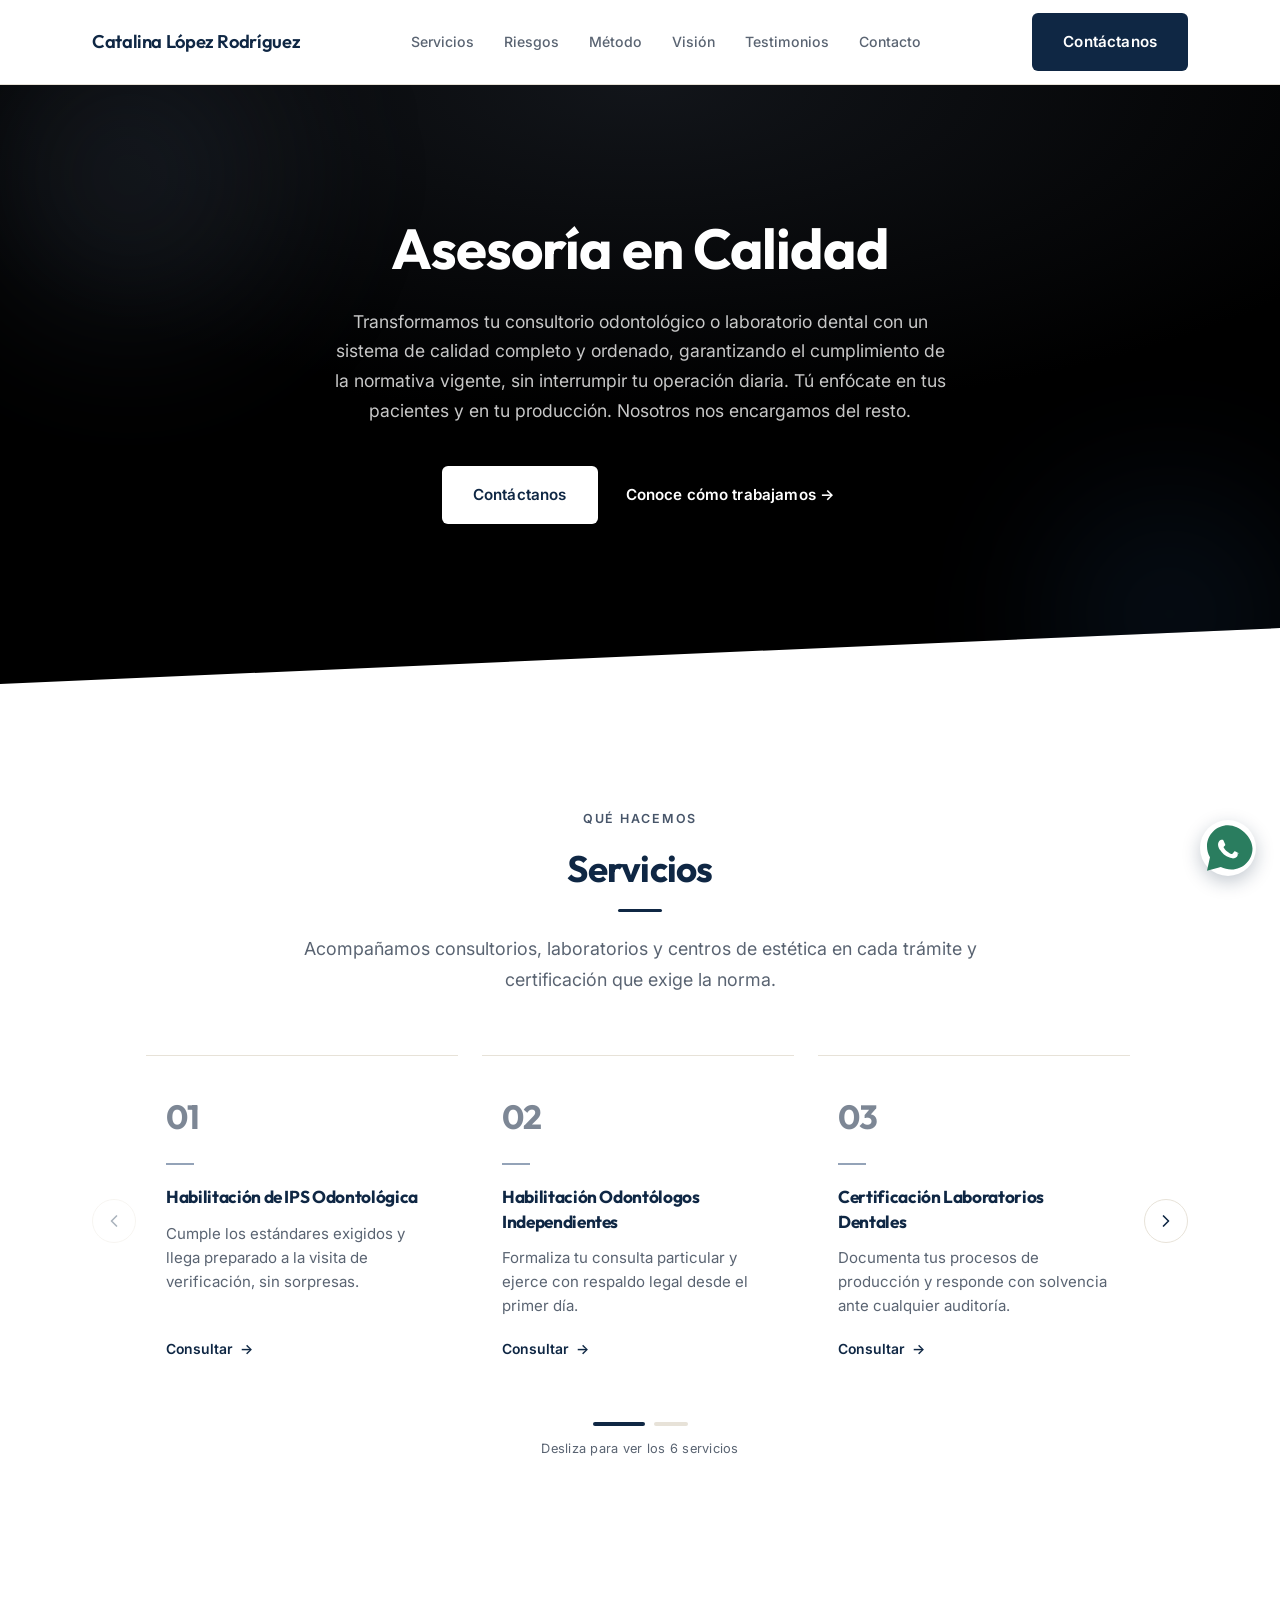
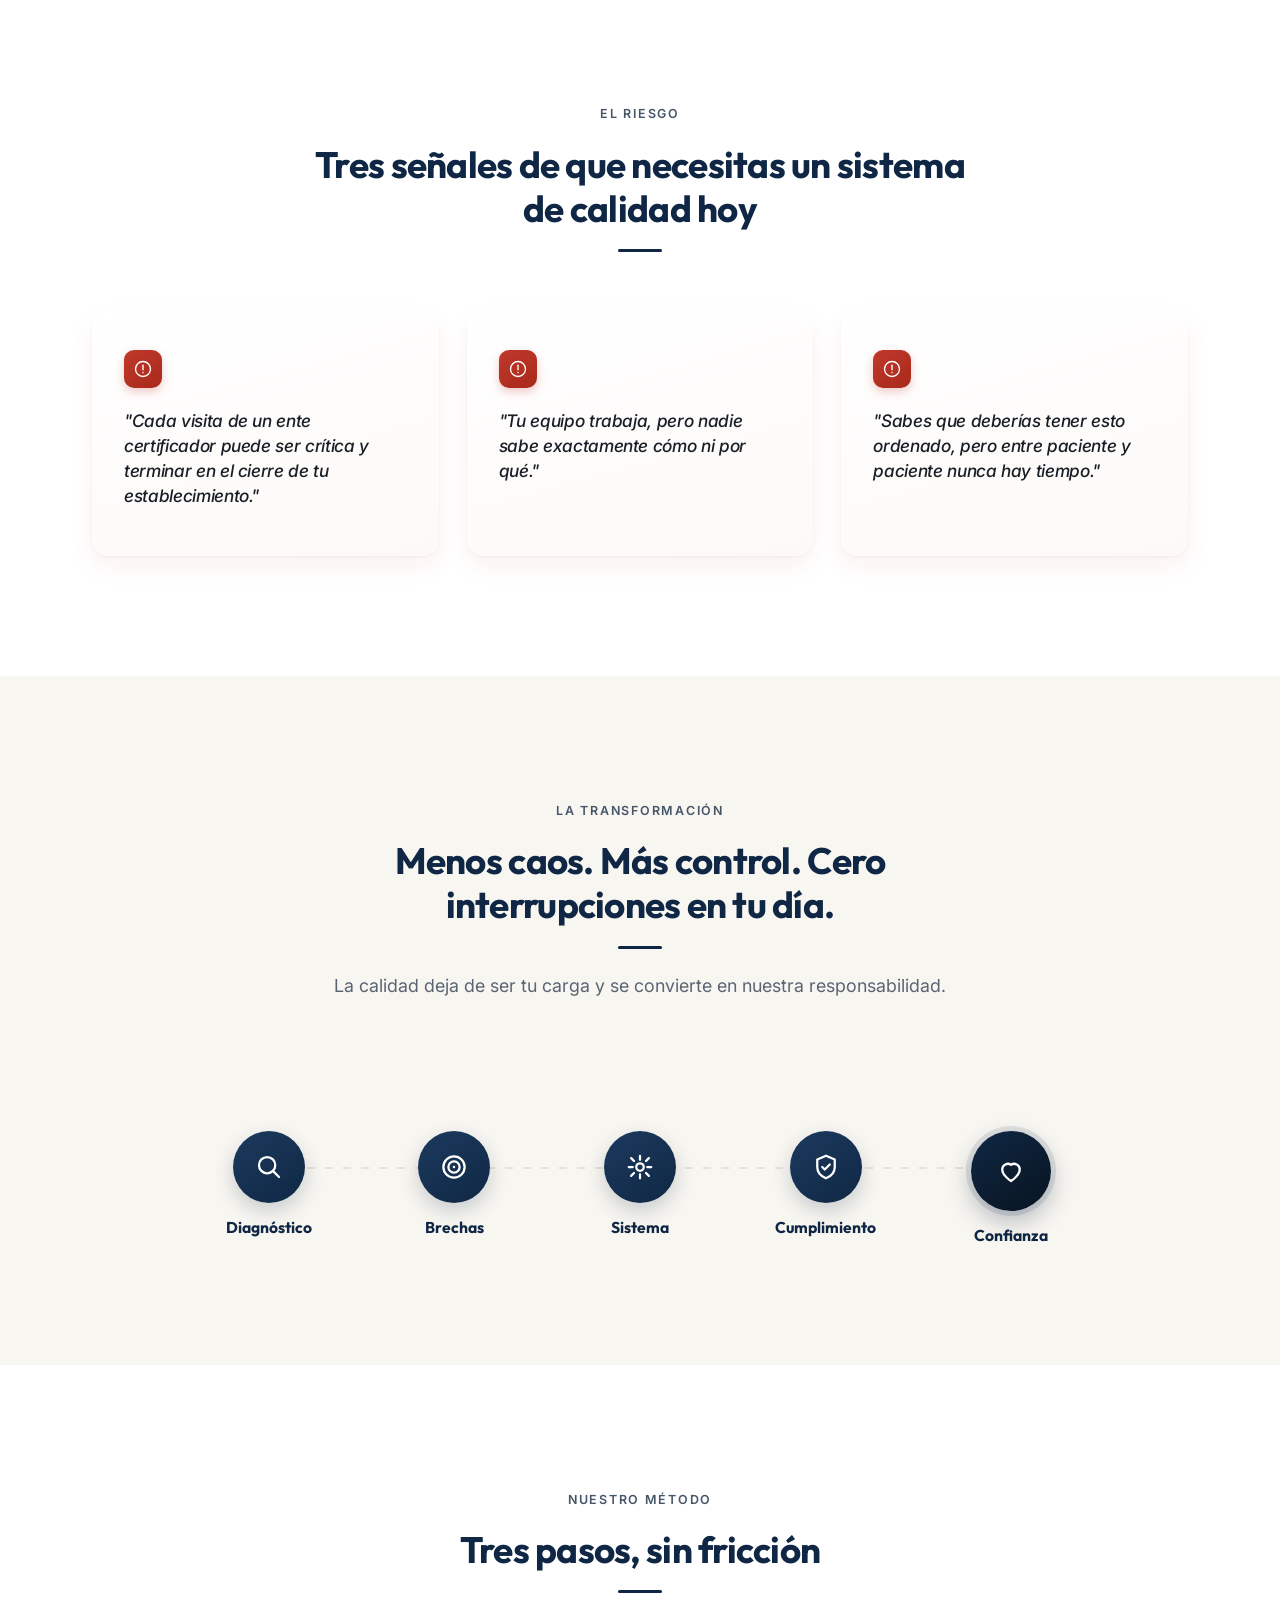
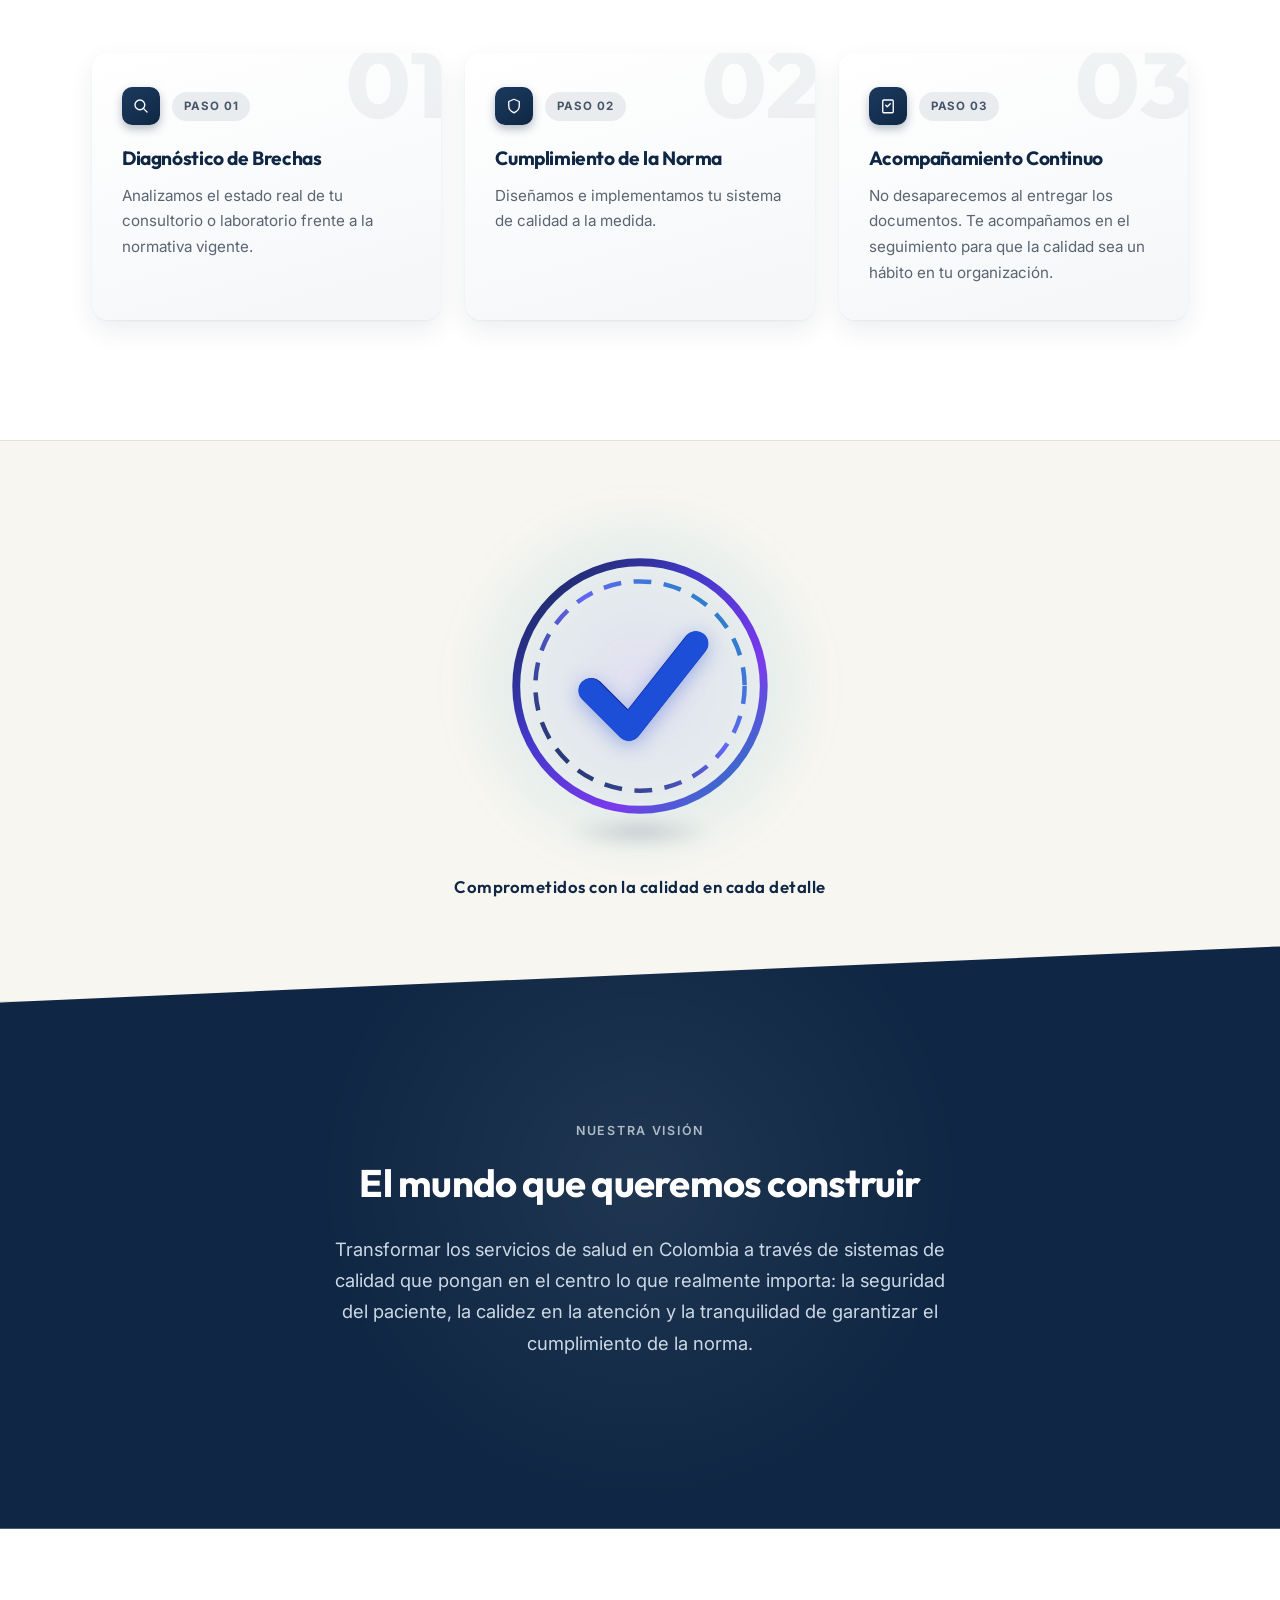
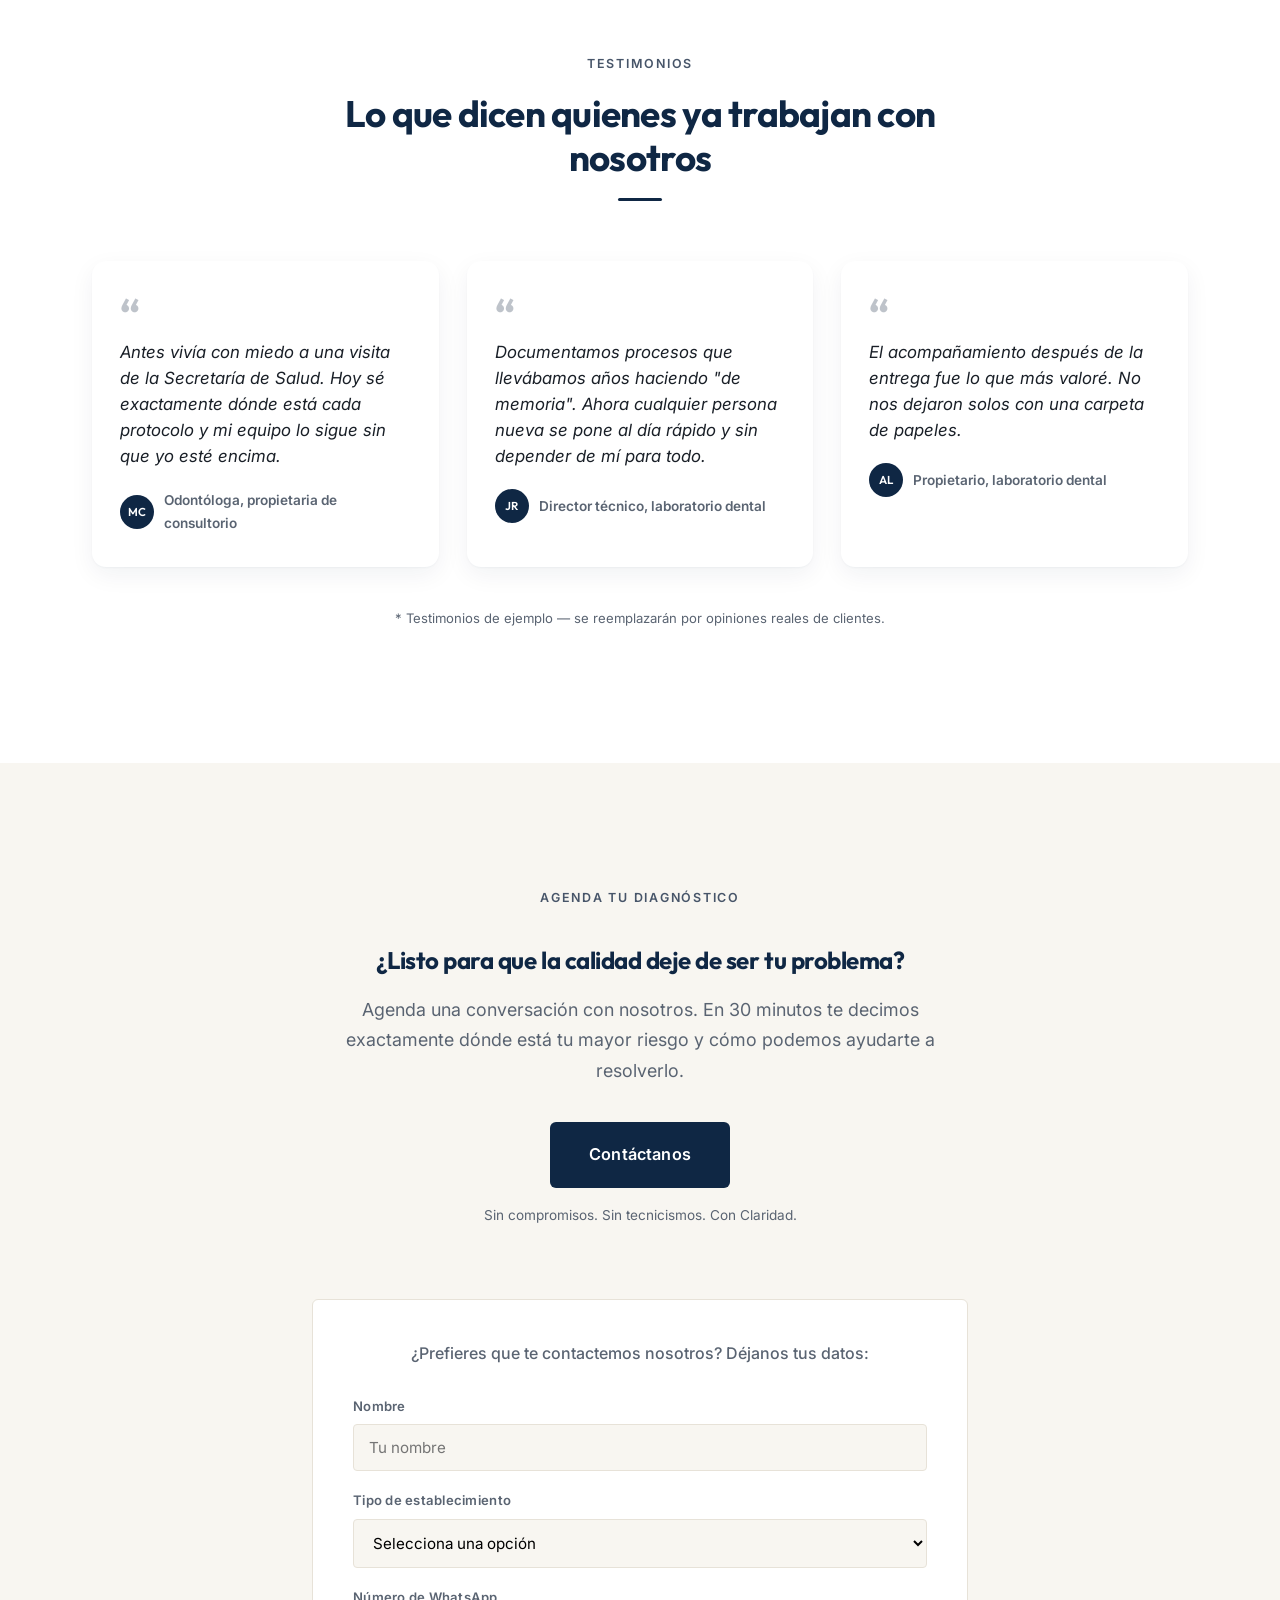
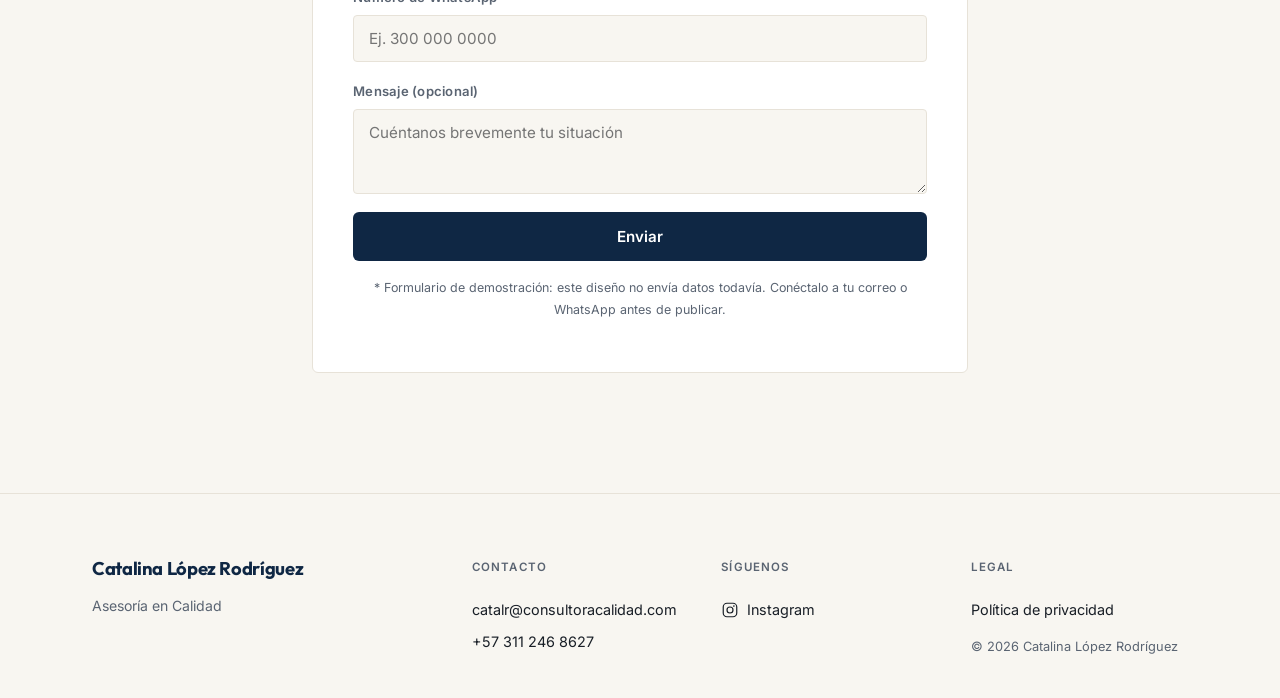
==== index.html @ 9450c857 "Return the seal to the light band; add 360-degree gradient orbit rings Reverts the dark stage — the " ====
<!DOCTYPE html>
<html lang="es">
<head>
  <meta charset="UTF-8">
  <meta name="viewport" content="width=device-width, initial-scale=1.0">
  <title>Catalina López Rodríguez | Asesoría en Calidad</title>
  <meta name="description" content="Blindamos tu consultorio odontológico o laboratorio dental con un sistema de calidad completo, sin interrumpir tu operación diaria.">
  <link rel="preconnect" href="https://fonts.googleapis.com">
  <link rel="preconnect" href="https://fonts.gstatic.com" crossorigin>
  <link href="https://fonts.googleapis.com/css2?family=Outfit:wght@400;500;600;700;800&family=Inter:ital,wght@0,400;0,500;0,600;1,400;1,500&display=swap" rel="stylesheet">
  <link rel="stylesheet" href="styles.css?v=26">
  <script>document.documentElement.classList.add('js');</script>
</head>
<body>

  <div class="scroll-progress-track" aria-hidden="true"><span id="scroll-progress"></span></div>

  <header class="site-header" id="top">
    <div class="container header-inner">
      <a href="#top" class="logo">Catalina López Rodríguez</a>
      <nav class="main-nav" id="main-nav">
        <a href="#servicios">Servicios</a>
        <a href="#dolores">Riesgos</a>
        <a href="#pilares">Método</a>
        <a href="#vision">Visión</a>
        <a href="#testimonios">Testimonios</a>
        <a href="#contacto">Contacto</a>
      </nav>
      <a href="https://wa.me/573112468627?text=Hola%20Catalina%2C%20quiero%20mi%20diagn%C3%B3stico%20de%20calidad" class="btn btn-primary nav-cta" target="_blank" rel="noopener">Contáctanos</a>
      <button class="nav-toggle" id="nav-toggle" aria-label="Abrir menú" aria-expanded="false">
        <span></span><span></span><span></span>
      </button>
    </div>
  </header>

  <main>
    <!-- HERO -->
    <section class="hero hero-dark fade-in" id="top-hero">
      <span class="hero-orb hero-orb-1" aria-hidden="true"></span>
      <span class="hero-orb hero-orb-2" aria-hidden="true"></span>
      <div class="container hero-inner-centered">
        <div class="hero-copy">
          <h1>Asesoría en Calidad</h1>
          <p class="hero-sub">
            Transformamos tu consultorio odontológico o laboratorio dental con un sistema de calidad completo y ordenado,
            garantizando el cumplimiento de la normativa vigente, sin interrumpir tu operación diaria. Tú enfócate en tus
            pacientes y en tu producción. Nosotros nos encargamos del resto.
          </p>
          <div class="hero-actions hero-actions-centered">
            <a href="https://wa.me/573112468627?text=Hola%20Catalina%2C%20quiero%20mi%20diagn%C3%B3stico%20de%20calidad" class="btn btn-primary" target="_blank" rel="noopener">Contáctanos</a>
            <a href="#pilares" class="btn btn-text btn-text-light">Conoce cómo trabajamos <span aria-hidden="true">→</span></a>
          </div>
        </div>
      </div>
    </section>

    <!-- SERVICIOS -->
    <section class="section fade-in" id="servicios">
      <div class="container">
        <div class="section-head">
          <span class="eyebrow">Qué hacemos</span>
          <h2>Servicios</h2>
          <p class="lead-paragraph">Acompañamos consultorios, laboratorios y centros de estética en cada trámite y certificación que exige la norma.</p>
        </div>
        <div class="services-carousel">
          <button class="carousel-arrow carousel-prev" type="button" aria-label="Servicios anteriores" disabled>
            <svg viewBox="0 0 24 24" fill="none"><path d="M15 6l-6 6 6 6" stroke="currentColor" stroke-width="2" stroke-linecap="round" stroke-linejoin="round"/></svg>
          </button>
          <div class="services-track" id="services-track">
          <article class="service-card fade-in">
            <span class="service-number">01</span>
            <span class="service-rule" aria-hidden="true"></span>
            <h3>Habilitación de IPS Odontológica</h3>
            <p>Cumple los estándares exigidos y llega preparado a la visita de verificación, sin sorpresas.</p>
            <a class="service-link" target="_blank" rel="noopener"
               href="https://wa.me/573112468627?text=Hola%20Catalina%2C%20quiero%20informaci%C3%B3n%20sobre%20Habilitaci%C3%B3n%20de%20IPS%20Odontol%C3%B3gica">
              Consultar <span aria-hidden="true">→</span>
            </a>
          </article>
          <article class="service-card fade-in">
            <span class="service-number">02</span>
            <span class="service-rule" aria-hidden="true"></span>
            <h3>Habilitación Odontólogos Independientes</h3>
            <p>Formaliza tu consulta particular y ejerce con respaldo legal desde el primer día.</p>
            <a class="service-link" target="_blank" rel="noopener"
               href="https://wa.me/573112468627?text=Hola%20Catalina%2C%20quiero%20informaci%C3%B3n%20sobre%20Habilitaci%C3%B3n%20de%20Odont%C3%B3logos%20Independientes">
              Consultar <span aria-hidden="true">→</span>
            </a>
          </article>
          <article class="service-card fade-in">
            <span class="service-number">03</span>
            <span class="service-rule" aria-hidden="true"></span>
            <h3>Certificación Laboratorios Dentales</h3>
            <p>Documenta tus procesos de producción y responde con solvencia ante cualquier auditoría.</p>
            <a class="service-link" target="_blank" rel="noopener"
               href="https://wa.me/573112468627?text=Hola%20Catalina%2C%20quiero%20informaci%C3%B3n%20sobre%20Certificaci%C3%B3n%20de%20Laboratorios%20Dentales">
              Consultar <span aria-hidden="true">→</span>
            </a>
          </article>
          <article class="service-card fade-in">
            <span class="service-number">04</span>
            <span class="service-rule" aria-hidden="true"></span>
            <h3>Habilitación Medicina Estética</h3>
            <p>Abre o regulariza tu servicio estético cumpliendo la normativa vigente punto por punto.</p>
            <a class="service-link" target="_blank" rel="noopener"
               href="https://wa.me/573112468627?text=Hola%20Catalina%2C%20quiero%20informaci%C3%B3n%20sobre%20Habilitaci%C3%B3n%20de%20Medicina%20Est%C3%A9tica">
              Consultar <span aria-hidden="true">→</span>
            </a>
          </article>
          <article class="service-card fade-in">
            <span class="service-number">05</span>
            <span class="service-rule" aria-hidden="true"></span>
            <h3>Apertura y Funcionamiento Cosmetología Estética</h3>
            <p>Pon en marcha tu centro de estética con todos los requisitos en regla desde el inicio.</p>
            <a class="service-link" target="_blank" rel="noopener"
               href="https://wa.me/573112468627?text=Hola%20Catalina%2C%20quiero%20informaci%C3%B3n%20sobre%20Apertura%20y%20Funcionamiento%20de%20Cosmetolog%C3%ADa%20Est%C3%A9tica">
              Consultar <span aria-hidden="true">→</span>
            </a>
          </article>
          <article class="service-card fade-in">
            <span class="service-number">06</span>
            <span class="service-rule" aria-hidden="true"></span>
            <h3>Capacitaciones</h3>
            <p>Formamos a tu equipo para que sostenga el sistema de calidad sin depender de ti.</p>
            <a class="service-link" target="_blank" rel="noopener"
               href="https://wa.me/573112468627?text=Hola%20Catalina%2C%20quiero%20informaci%C3%B3n%20sobre%20Capacitaciones">
              Consultar <span aria-hidden="true">→</span>
            </a>
          </article>
          </div>
          <button class="carousel-arrow carousel-next" type="button" aria-label="Siguientes servicios">
            <svg viewBox="0 0 24 24" fill="none"><path d="M9 6l6 6-6 6" stroke="currentColor" stroke-width="2" stroke-linecap="round" stroke-linejoin="round"/></svg>
          </button>
        </div>
        <div class="carousel-status">
          <div class="carousel-dots" id="carousel-dots" role="tablist" aria-label="Páginas de servicios"></div>
          <span class="carousel-hint">Desliza para ver los 6 servicios</span>
        </div>
      </div>
    </section>

    <!-- 3 DOLORES -->
    <section class="section fade-in" id="dolores">
      <div class="container">
        <div class="section-head">
          <span class="eyebrow">El riesgo</span>
          <h2>Tres señales de que necesitas un sistema de calidad hoy</h2>
        </div>
        <div class="pain-grid stagger">
          <article class="pain-card">
            <span class="card-accent" aria-hidden="true"></span>
            <span class="pain-icon" aria-hidden="true">
              <svg viewBox="0 0 24 24" fill="none"><circle cx="12" cy="12" r="10" stroke="#fff" stroke-width="1.8"/><path d="M12 7v6" stroke="#fff" stroke-width="1.8" stroke-linecap="round"/><circle cx="12" cy="16.5" r="1" fill="#fff"/></svg>
            </span>
            <h3>"Cada visita de un ente certificador puede ser crítica y terminar en el cierre de tu establecimiento."</h3>
          </article>
          <article class="pain-card">
            <span class="card-accent" aria-hidden="true"></span>
            <span class="pain-icon" aria-hidden="true">
              <svg viewBox="0 0 24 24" fill="none"><circle cx="12" cy="12" r="10" stroke="#fff" stroke-width="1.8"/><path d="M12 7v6" stroke="#fff" stroke-width="1.8" stroke-linecap="round"/><circle cx="12" cy="16.5" r="1" fill="#fff"/></svg>
            </span>
            <h3>"Tu equipo trabaja, pero nadie sabe exactamente cómo ni por qué."</h3>
          </article>
          <article class="pain-card">
            <span class="card-accent" aria-hidden="true"></span>
            <span class="pain-icon" aria-hidden="true">
              <svg viewBox="0 0 24 24" fill="none"><circle cx="12" cy="12" r="10" stroke="#fff" stroke-width="1.8"/><path d="M12 7v6" stroke="#fff" stroke-width="1.8" stroke-linecap="round"/><circle cx="12" cy="16.5" r="1" fill="#fff"/></svg>
            </span>
            <h3>"Sabes que deberías tener esto ordenado, pero entre paciente y paciente nunca hay tiempo."</h3>
          </article>
        </div>
      </div>
    </section>

    <!-- PROPUESTA DE TRANSFORMACIÓN -->
    <section class="section alt fade-in">
      <div class="container">
        <div class="section-head">
          <span class="eyebrow">La transformación</span>
          <h2>Menos caos. Más control. Cero interrupciones en tu día.</h2>
          <p class="lead-paragraph">La calidad deja de ser tu carga y se convierte en nuestra responsabilidad.</p>
        </div>
        <div class="route-map stagger">
          <button type="button" class="route-stop" aria-expanded="false">
            <span class="route-icon" aria-hidden="true">
              <svg viewBox="0 0 24 24" fill="none"><circle cx="10.5" cy="10.5" r="6.5" stroke="#fff" stroke-width="1.8"/><path d="M15.5 15.5L20 20" stroke="#fff" stroke-width="1.8" stroke-linecap="round"/></svg>
            </span>
            <span class="route-label">Diagnóstico</span>
            <span class="route-tooltip" role="tooltip">Analizamos el estado real de tu consultorio o laboratorio frente a la norma.</span>
          </button>
          <button type="button" class="route-stop" aria-expanded="false">
            <span class="route-icon" aria-hidden="true">
              <svg viewBox="0 0 24 24" fill="none"><circle cx="12" cy="12" r="8.5" stroke="#fff" stroke-width="1.8"/><circle cx="12" cy="12" r="4.5" stroke="#fff" stroke-width="1.8"/><circle cx="12" cy="12" r="1" fill="#fff"/></svg>
            </span>
            <span class="route-label">Brechas</span>
            <span class="route-tooltip" role="tooltip">Identificamos los riesgos críticos que pueden generarte sanciones.</span>
          </button>
          <button type="button" class="route-stop" aria-expanded="false">
            <span class="route-icon" aria-hidden="true">
              <svg viewBox="0 0 24 24" fill="none"><circle cx="12" cy="12" r="3" stroke="#fff" stroke-width="1.8"/><path d="M12 3v3.2M12 17.8V21M4.9 4.9l2.3 2.3M16.8 16.8l2.3 2.3M3 12h3.2M17.8 12H21M4.9 19.1l2.3-2.3M16.8 7.2l2.3-2.3" stroke="#fff" stroke-width="1.8" stroke-linecap="round"/></svg>
            </span>
            <span class="route-label">Sistema</span>
            <span class="route-tooltip" role="tooltip">Construimos procesos que tu equipo opera sin depender de ti.</span>
          </button>
          <button type="button" class="route-stop" aria-expanded="false">
            <span class="route-icon" aria-hidden="true">
              <svg viewBox="0 0 24 24" fill="none"><path d="M12 3l7 3v6c0 4.5-3 7.5-7 9-4-1.5-7-4.5-7-9V6l7-3z" stroke="#fff" stroke-width="1.8" stroke-linejoin="round"/><path d="M9 12l2 2 4-4" stroke="#fff" stroke-width="1.8" stroke-linecap="round" stroke-linejoin="round"/></svg>
            </span>
            <span class="route-label">Cumplimiento</span>
            <span class="route-tooltip" role="tooltip">Cumples la normativa sin detener tu práctica clínica ni tu producción.</span>
          </button>
          <button type="button" class="route-stop is-result" aria-expanded="false">
            <span class="route-icon" aria-hidden="true">
              <svg viewBox="0 0 24 24" fill="none"><path d="M12 20s-7-4.35-7-9.5A4.5 4.5 0 0112 7a4.5 4.5 0 017 3.5C19 15.65 12 20 12 20z" stroke="#fff" stroke-width="1.8" stroke-linejoin="round"/></svg>
            </span>
            <span class="route-label">Confianza</span>
            <span class="route-tooltip" role="tooltip">Ganas la confianza de tus pacientes y clientes.</span>
          </button>
        </div>
      </div>
    </section>

    <!-- 3 PILARES -->
    <section class="section fade-in" id="pilares">
      <div class="container">
        <div class="section-head">
          <span class="eyebrow">Nuestro método</span>
          <h2>Tres pasos, sin fricción</h2>
        </div>
        <div class="pillars-grid stagger">
          <article class="pillar">
            <span class="pillar-watermark" aria-hidden="true">01</span>
            <div class="pillar-top">
              <span class="pillar-icon" aria-hidden="true">
                <svg viewBox="0 0 24 24" fill="none"><circle cx="10.5" cy="10.5" r="6.5" stroke="#fff" stroke-width="1.8"/><path d="M15.5 15.5L20 20" stroke="#fff" stroke-width="1.8" stroke-linecap="round"/></svg>
              </span>
              <span class="pillar-number">Paso 01</span>
            </div>
            <h3>Diagnóstico de Brechas</h3>
            <p>Analizamos el estado real de tu consultorio o laboratorio frente a la normativa vigente.</p>
          </article>
          <article class="pillar">
            <span class="pillar-watermark" aria-hidden="true">02</span>
            <div class="pillar-top">
              <span class="pillar-icon" aria-hidden="true">
                <svg viewBox="0 0 24 24" fill="none"><path d="M12 3l7 3v6c0 4.5-3 7.5-7 9-4-1.5-7-4.5-7-9V6l7-3z" stroke="#fff" stroke-width="1.8" stroke-linejoin="round"/></svg>
              </span>
              <span class="pillar-number">Paso 02</span>
            </div>
            <h3>Cumplimiento de la Norma</h3>
            <p>Diseñamos e implementamos tu sistema de calidad a la medida.</p>
          </article>
          <article class="pillar">
            <span class="pillar-watermark" aria-hidden="true">03</span>
            <div class="pillar-top">
              <span class="pillar-icon" aria-hidden="true">
                <svg viewBox="0 0 24 24" fill="none"><rect x="5" y="4" width="14" height="17" rx="1.5" stroke="#fff" stroke-width="1.8"/><path d="M9 11l2 2 4-4" stroke="#fff" stroke-width="1.8" stroke-linecap="round" stroke-linejoin="round"/></svg>
              </span>
              <span class="pillar-number">Paso 03</span>
            </div>
            <h3>Acompañamiento Continuo</h3>
            <p>No desaparecemos al entregar los documentos. Te acompañamos en el seguimiento para que la calidad sea un hábito en tu organización.</p>
          </article>
        </div>
      </div>
    </section>

    <!-- BANDA EDITORIAL: SELLO DE CALIDAD -->
    <section class="seal-band fade-in">
      <!--
        Si más adelante consigues una foto que te guste, puedes reemplazar
        este bloque por <img> — el diseño de abajo es una alternativa
        100% en código, sin depender de fotografía externa.
      -->
      <div class="seal-band-inner">
        <div class="seal-scene" id="seal-scene" aria-hidden="true">
          <div class="seal-tilt">
            <div class="holo" id="holo">
              <!-- Two orbit rings on different axes, each doing a full 360.
                   Offsetting the axes means one is always face-on while the
                   other passes edge-on, so the motion never reads as a pause. -->
              <span class="orbit orbit-x">
                <svg viewBox="0 0 240 240" fill="none">
                  <defs>
                    <linearGradient id="orbitGradA" gradientUnits="userSpaceOnUse"
                                    x1="10" y1="10" x2="230" y2="230">
                      <stop offset="0%" stop-color="#0F2744"/>
                      <stop offset="38%" stop-color="#4338ca"/>
                      <stop offset="70%" stop-color="#7c3aed"/>
                      <stop offset="100%" stop-color="#0891b2"/>
                    </linearGradient>
                  </defs>
                  <circle cx="120" cy="120" r="110" stroke="url(#orbitGradA)" stroke-width="7"/>
                </svg>
              </span>
              <span class="orbit orbit-y">
                <svg viewBox="0 0 240 240" fill="none">
                  <defs>
                    <linearGradient id="orbitGradB" gradientUnits="userSpaceOnUse"
                                    x1="230" y1="20" x2="20" y2="220">
                      <stop offset="0%" stop-color="#0891b2"/>
                      <stop offset="45%" stop-color="#6366f1"/>
                      <stop offset="100%" stop-color="#0F2744"/>
                    </linearGradient>
                  </defs>
                  <circle cx="120" cy="120" r="93" stroke="url(#orbitGradB)" stroke-width="4"
                          stroke-dasharray="16 11"/>
                </svg>
              </span>

              <!-- script.js stacks copies of this along Z to extrude the check -->
              <div class="holo-check" id="holo-check">
                <svg class="holo-check-svg" viewBox="0 0 240 240" fill="none">
                  <path d="M76 124 L110 158 L170 82" stroke="currentColor" stroke-width="21"
                        stroke-linecap="round" stroke-linejoin="round"/>
                </svg>
              </div>
            </div>
          </div>
          <span class="seal-ground" aria-hidden="true"></span>
        </div>
        <p class="seal-caption">Comprometidos con la calidad en cada detalle</p>
      </div>
    </section>

    <!-- VISIÓN DE MARCA -->
    <section class="vision fade-in" id="vision">
      <div class="container narrow">
        <span class="eyebrow eyebrow-light">Nuestra visión</span>
        <h2>El mundo que queremos construir</h2>
        <p>
          Transformar los servicios de salud en Colombia a través de sistemas de calidad que pongan en el centro lo que
          realmente importa: la seguridad del paciente, la calidez en la atención y la tranquilidad de garantizar
          el cumplimiento de la norma.
        </p>
      </div>
    </section>

    <!-- TESTIMONIOS -->
    <section class="section fade-in" id="testimonios">
      <div class="container">
        <div class="section-head">
          <span class="eyebrow">Testimonios</span>
          <h2>Lo que dicen quienes ya trabajan con nosotros</h2>
        </div>
        <div class="testimonials-grid stagger">
          <blockquote class="testimonial">
            <span class="quote-mark" aria-hidden="true">&ldquo;</span>
            <p>Antes vivía con miedo a una visita de la Secretaría de Salud. Hoy sé exactamente dónde está cada protocolo y mi equipo lo sigue sin que yo esté encima.</p>
            <footer>
              <span class="avatar" aria-hidden="true">MC</span>
              <span>Odontóloga, propietaria de consultorio</span>
            </footer>
          </blockquote>
          <blockquote class="testimonial">
            <span class="quote-mark" aria-hidden="true">&ldquo;</span>
            <p>Documentamos procesos que llevábamos años haciendo "de memoria". Ahora cualquier persona nueva se pone al día rápido y sin depender de mí para todo.</p>
            <footer>
              <span class="avatar" aria-hidden="true">JR</span>
              <span>Director técnico, laboratorio dental</span>
            </footer>
          </blockquote>
          <blockquote class="testimonial">
            <span class="quote-mark" aria-hidden="true">&ldquo;</span>
            <p>El acompañamiento después de la entrega fue lo que más valoré. No nos dejaron solos con una carpeta de papeles.</p>
            <footer>
              <span class="avatar" aria-hidden="true">AL</span>
              <span>Propietario, laboratorio dental</span>
            </footer>
          </blockquote>
        </div>
        <p class="testimonial-note">* Testimonios de ejemplo — se reemplazarán por opiniones reales de clientes.</p>
      </div>
    </section>

    <!-- CTA FINAL + FORMULARIO -->
    <section class="section alt fade-in" id="contacto">
      <div class="container narrow cta-final">
        <span class="eyebrow">Agenda tu diagnóstico</span>
        <h2>¿Listo para que la calidad deje de ser tu problema?</h2>
        <p class="lead-paragraph">
          Agenda una conversación con nosotros. En 30 minutos te decimos exactamente dónde está tu mayor riesgo
          y cómo podemos ayudarte a resolverlo.
        </p>
        <a href="https://wa.me/573112468627?text=Hola%20Catalina%2C%20quiero%20mi%20diagn%C3%B3stico%20de%20calidad" class="btn btn-primary btn-lg" target="_blank" rel="noopener">Contáctanos</a>
        <p class="micro-text">Sin compromisos. Sin tecnicismos. Con Claridad.</p>

        <div class="contact-form-wrap">
          <p class="form-alt-label">¿Prefieres que te contactemos nosotros? Déjanos tus datos:</p>
          <form id="contact-form" novalidate>
            <div class="form-row">
              <label for="name">Nombre</label>
              <input type="text" id="name" name="name" placeholder="Tu nombre" required>
            </div>
            <div class="form-row">
              <label for="establishment">Tipo de establecimiento</label>
              <select id="establishment" name="establishment" required>
                <option value="">Selecciona una opción</option>
                <option value="consultorio">Consultorio odontológico</option>
                <option value="laboratorio">Laboratorio dental</option>
                <option value="centro-estetica">Centro de Estética</option>
              </select>
            </div>
            <div class="form-row">
              <label for="phone">Número de WhatsApp</label>
              <input type="tel" id="phone" name="phone" placeholder="Ej. 300 000 0000" required>
            </div>
            <div class="form-row">
              <label for="message">Mensaje (opcional)</label>
              <textarea id="message" name="message" placeholder="Cuéntanos brevemente tu situación" rows="3"></textarea>
            </div>
            <button type="submit" class="btn btn-primary btn-block">Enviar</button>
            <p class="form-disclaimer">
              * Formulario de demostración: este diseño no envía datos todavía. Conéctalo a tu correo o WhatsApp antes de publicar.
            </p>
          </form>
          <div id="form-success" class="form-success hidden">
            ✅ ¡Gracias! Simulamos el envío de tu solicitud (recuerda conectar este formulario a un destino real).
          </div>
        </div>
      </div>
    </section>
  </main>

  <footer class="site-footer">
    <div class="container footer-inner">
      <div class="footer-col footer-brand">
        <span class="footer-name">Catalina López Rodríguez</span>
        <p class="footer-tagline">Asesoría en Calidad</p>
      </div>
      <div class="footer-col">
        <span class="footer-label">Contacto</span>
        <a href="mailto:catalr@consultoracalidad.com">catalr@consultoracalidad.com</a>
        <a href="https://wa.me/573112468627" target="_blank" rel="noopener">+57 311 246 8627</a>
      </div>
      <div class="footer-col">
        <span class="footer-label">Síguenos</span>
        <a href="https://www.instagram.com/catalrconsultoracalidad/" target="_blank" rel="noopener" class="social-link">
          <svg viewBox="0 0 24 24" fill="none" aria-hidden="true"><rect x="3" y="3" width="18" height="18" rx="5" stroke="currentColor" stroke-width="1.6"/><circle cx="12" cy="12" r="4" stroke="currentColor" stroke-width="1.6"/><circle cx="17.2" cy="6.8" r="1.1" fill="currentColor"/></svg>
          Instagram
        </a>
      </div>
      <div class="footer-col footer-legal">
        <span class="footer-label">Legal</span>
        <a href="privacidad.html">Política de privacidad</a>
        <span class="footer-copy">&copy; <span id="year"></span> Catalina López Rodríguez</span>
      </div>
    </div>
  </footer>

  <a href="https://wa.me/573112468627?text=Hola%20Catalina%2C%20quiero%20mi%20diagn%C3%B3stico%20de%20calidad" class="whatsapp-float" target="_blank" rel="noopener" aria-label="Escríbenos por WhatsApp">
    <svg viewBox="0 0 32 32" fill="none" xmlns="http://www.w3.org/2000/svg">
      <path d="M16 3C9.4 3 4 8.4 4 15c0 2.3.6 4.4 1.7 6.3L4 29l7.9-2.1c1.8.9 3.9 1.4 6.1 1.4 6.6 0 12-5.4 12-12S22.6 3 16 3z" fill="#2A7D5F"/>
      <path d="M22.4 19.1c-.3-.2-1.9-1-2.2-1.1-.3-.1-.5-.2-.7.1-.2.3-.8 1-1 1.2-.2.2-.4.2-.7.1-.3-.1-1.3-.5-2.5-1.5-.9-.8-1.5-1.8-1.7-2.1-.2-.3 0-.5.1-.6.2-.2.4-.4.6-.6.2-.2.2-.4.1-.6-.1-.3-.7-1.7-1-2.3-.2-.5-.5-.4-.7-.4h-.6c-.2 0-.5.1-.8.4-.3.3-1 1-1 2.4s1 2.8 1.2 3c.2.2 1.9 3 4.7 4.1 2.8 1.1 2.8.7 3.3.7.5 0 1.7-.7 1.9-1.3.2-.7.2-1.2.2-1.3-.1-.1-.2-.2-.4-.3z" fill="#fff"/>
    </svg>
  </a>

  <script src="script.js?v=26"></script>
</body>
</html>
---- styles.css ----
:root {
  --navy: #0F2744;
  --navy-soft: #1c3a5e;
  --navy-deep: #081420;
  --slate: #475569;
  --slate-light: #94a3b8;
  --alert: #C0392B;
  --bg: #FFFFFF;
  --bg-cream: #F8F6F1;
  --ink: #191f27;
  --ink-soft: #5a6472;
  --border: #E7E2D8;
  --radius: 6px;
  --max-width: 1160px;
  font-size: 16px;
}

* { box-sizing: border-box; }
html { scroll-behavior: smooth; }

body {
  margin: 0;
  font-family: 'Inter', system-ui, sans-serif;
  color: var(--ink);
  background: var(--bg);
  line-height: 1.7;
  -webkit-font-smoothing: antialiased;
}

h1, h2, h3, .logo, .footer-name {
  font-family: 'Outfit', system-ui, sans-serif;
  color: var(--navy);
  line-height: 1.2;
  font-weight: 700;
  letter-spacing: -0.02em;
}

.container {
  max-width: var(--max-width);
  margin: 0 auto;
  padding: 0 32px;
}
.container.narrow {
  max-width: 720px;
}

/* EYEBROW LABELS */
.eyebrow {
  display: inline-block;
  font-family: 'Inter', sans-serif;
  font-size: 0.78rem;
  font-weight: 600;
  letter-spacing: 0.14em;
  text-transform: uppercase;
  color: var(--slate);
  margin-bottom: 18px;
}
.eyebrow-light { color: #aab6c4; }

/* HEADER */
.site-header {
  position: sticky;
  top: 0;
  z-index: 100;
  background: rgba(255, 255, 255, 0.9);
  backdrop-filter: blur(10px);
  border-bottom: 1px solid var(--border);
}

.header-inner {
  display: flex;
  align-items: center;
  justify-content: space-between;
  height: 84px;
  gap: 16px;
}

.logo {
  font-weight: 600;
  font-size: 1.15rem;
  text-decoration: none;
  white-space: nowrap;
}

.nav-cta {
  padding: 11px 22px;
  font-size: 0.88rem;
  white-space: nowrap;
}

/* MAIN NAV (section links, distinct from the CTA button) */
.main-nav {
  display: flex;
  align-items: center;
  gap: 30px;
  flex: 1;
  justify-content: center;
}
.main-nav a {
  position: relative;
  color: var(--ink-soft);
  text-decoration: none;
  font-size: 0.88rem;
  font-weight: 500;
  padding: 6px 0;
  white-space: nowrap;
  transition: color 0.2s ease;
}
.main-nav a::after {
  content: '';
  position: absolute;
  left: 0;
  bottom: 0;
  width: 100%;
  height: 2px;
  background: var(--navy);
  transform: scaleX(0);
  transform-origin: left;
  transition: transform 0.25s ease;
}
.main-nav a:hover {
  color: var(--navy);
}
.main-nav a:hover::after {
  transform: scaleX(1);
}

.nav-toggle {
  display: none;
  flex: none;
  flex-direction: column;
  justify-content: center;
  gap: 5px;
  width: 44px;
  height: 44px;
  background: none;
  border: none;
  cursor: pointer;
  padding: 8px;
}
.nav-toggle span {
  display: block;
  width: 100%;
  height: 2px;
  background: var(--navy);
  border-radius: 2px;
  transition: transform 0.25s ease, opacity 0.25s ease;
}
.nav-toggle[aria-expanded="true"] span:nth-child(1) { transform: translateY(7px) rotate(45deg); }
.nav-toggle[aria-expanded="true"] span:nth-child(2) { opacity: 0; }
.nav-toggle[aria-expanded="true"] span:nth-child(3) { transform: translateY(-7px) rotate(-45deg); }

@media (max-width: 900px) {
  .main-nav {
    position: absolute;
    top: 100%;
    left: 0;
    right: 0;
    flex-direction: column;
    align-items: flex-start;
    gap: 4px;
    background: var(--bg);
    border-bottom: 1px solid var(--border);
    padding: 12px 32px 20px;
    box-shadow: 0 12px 24px rgba(15, 39, 68, 0.08);
    max-height: 0;
    overflow: hidden;
    opacity: 0;
    transition: max-height 0.3s ease, opacity 0.2s ease;
  }
  .main-nav.open {
    max-height: 360px;
    opacity: 1;
  }
  .main-nav a { width: 100%; padding: 10px 0; }
  .main-nav a::after { display: none; }
  .nav-toggle { display: flex; }
}

/* BUTTONS */
.btn {
  display: inline-block;
  padding: 15px 30px;
  border-radius: var(--radius);
  font-weight: 600;
  text-decoration: none;
  font-size: 0.95rem;
  transition: transform 0.15s ease, background 0.2s ease, color 0.2s ease;
  border: 1.5px solid transparent;
  cursor: pointer;
  font-family: 'Inter', sans-serif;
  letter-spacing: 0.01em;
}
.btn:hover { transform: translateY(-1px); }

.btn-primary {
  background: var(--navy);
  color: #fff;
}
.btn-primary:hover { background: var(--navy-deep); }

.btn-text {
  background: none;
  border: none;
  color: var(--navy);
  padding: 15px 4px;
  font-weight: 600;
}
.btn-text span { transition: transform 0.15s ease; display: inline-block; }
.btn-text:hover span { transform: translateX(3px); }

.btn-lg {
  padding: 18px 38px;
  font-size: 1.02rem;
}

.btn-block {
  width: 100%;
  text-align: center;
  border: none;
  font-family: inherit;
}

/* SCROLL PROGRESS BAR */
.scroll-progress-track {
  position: fixed;
  top: 0;
  left: 0;
  right: 0;
  height: 3px;
  z-index: 300;
  pointer-events: none;
  background: transparent;
}
#scroll-progress {
  display: block;
  height: 100%;
  width: 0;
  background: linear-gradient(90deg, var(--navy), var(--slate));
}

/* STAGGERED REVEALS
   Hidden only when JS is present (html.js), so a no-JS visitor still gets
   the full content instead of a blank grid. */
.js .stagger > * {
  opacity: 0;
  transform: translateY(26px);
  transition: opacity 0.6s cubic-bezier(0.16, 1, 0.3, 1),
              transform 0.6s cubic-bezier(0.16, 1, 0.3, 1);
}
.js .stagger > *.lift-in {
  opacity: 1;
  transform: translateY(0);
}
@media (prefers-reduced-motion: reduce) {
  .js .stagger > * { opacity: 1; transform: none; transition: none; }
}

/* FADE-IN ON SCROLL */
.fade-in {
  opacity: 0;
  transform: translateY(18px);
  transition: opacity 0.8s ease, transform 0.8s ease;
}
.fade-in.visible {
  opacity: 1;
  transform: translateY(0);
}

@media (prefers-reduced-motion: reduce) {
  .fade-in {
    opacity: 1;
    transform: none;
    transition: none;
  }
}

/* HERO */
.hero { padding: 130px 0 160px; }

.hero-dark {
  position: relative;
  overflow: hidden;
  background: radial-gradient(120% 100% at 50% 0%, #12151a 0%, #000000 55%, #000000 100%);
  clip-path: polygon(0 0, 100% 0, 100% calc(100% - 56px), 0 100%);
}

/* Cursor spotlight (mouse-only, added via script.js) */
.hero-dark::before {
  content: '';
  position: absolute;
  inset: 0;
  z-index: 0;
  opacity: 0;
  transition: opacity 0.3s ease;
  background: radial-gradient(
    460px circle at var(--spot-x, 50%) var(--spot-y, 50%),
    rgba(255, 255, 255, 0.14),
    transparent 70%
  );
  pointer-events: none;
}
.hero-dark.spotlight-active::before {
  opacity: 1;
}

/* Hero decorative orbs (parallax drift via --drift, set in script.js) */
.hero-orb {
  position: absolute;
  border-radius: 50%;
  pointer-events: none;
  filter: blur(60px);
  opacity: 0.5;
  transform: translateY(var(--drift, 0px));
  will-change: transform;
}
.hero-orb-1 {
  width: 460px;
  height: 460px;
  top: -140px;
  left: -100px;
  background: radial-gradient(circle, rgba(71, 85, 105, 0.55), transparent 70%);
  animation: orb-float-a 16s ease-in-out infinite;
}
.hero-orb-2 {
  width: 380px;
  height: 380px;
  bottom: -120px;
  right: -80px;
  background: radial-gradient(circle, rgba(28, 58, 94, 0.6), transparent 70%);
  animation: orb-float-b 20s ease-in-out infinite;
}
@keyframes orb-float-a {
  0%, 100% { margin-top: 0; margin-left: 0; }
  50%      { margin-top: 34px; margin-left: 26px; }
}
@keyframes orb-float-b {
  0%, 100% { margin-bottom: 0; margin-right: 0; }
  50%      { margin-bottom: 30px; margin-right: -24px; }
}
@media (prefers-reduced-motion: reduce) {
  .hero-orb { animation: none; transform: none; }
}

.hero-inner-centered {
  position: relative;
  z-index: 1;
  text-align: center;
  display: flex;
  flex-direction: column;
  align-items: center;
}

.hero-dark .hero-copy h1 {
  color: #fff;
  font-size: clamp(2.3rem, 4.4vw, 3.6rem);
  margin: 0 0 24px;
  max-width: 820px;
}

.hero-dark .hero-sub {
  color: rgba(255, 255, 255, 0.78);
  font-size: 1.1rem;
  max-width: 620px;
  margin: 0 auto 40px;
}

.hero-actions-centered {
  justify-content: center;
}

.hero-actions {
  display: flex;
  gap: 24px;
  flex-wrap: wrap;
  align-items: center;
}

.btn-text-light {
  color: #fff;
}
.btn-text-light:hover { color: rgba(255,255,255,0.8); }

.hero-dark .btn-primary {
  background: #fff;
  color: var(--navy);
}
.hero-dark .btn-primary:hover {
  background: var(--slate-light);
  color: var(--navy-deep);
}

/* SERVICES CAROUSEL */
.services-carousel {
  display: flex;
  align-items: center;
  gap: 12px;
}
.services-track {
  flex: 1;
  display: flex;
  gap: 24px;
  overflow-x: auto;
  scroll-snap-type: x mandatory;
  scroll-behavior: smooth;
  padding: 18px 2px 26px;
  margin: -18px -2px -26px;
  scrollbar-width: none;
}
.services-track::-webkit-scrollbar { display: none; }

.carousel-arrow {
  flex: 0 0 auto;
  width: 44px;
  height: 44px;
  border-radius: 50%;
  border: 1.5px solid var(--border);
  background: var(--bg);
  color: var(--navy);
  display: flex;
  align-items: center;
  justify-content: center;
  cursor: pointer;
  transition: background 0.2s ease, border-color 0.2s ease, transform 0.15s ease, opacity 0.2s ease, color 0.2s ease;
}
.carousel-arrow svg { width: 20px; height: 20px; }
.carousel-arrow:hover:not(:disabled) {
  background: var(--navy);
  border-color: var(--navy);
  color: #fff;
  transform: scale(1.06);
}
.carousel-arrow:disabled {
  opacity: 0.35;
  cursor: not-allowed;
}

.service-card {
  position: relative;
  flex: 0 0 calc((100% - 48px) / 3);
  scroll-snap-align: start;
  padding: 10px 20px 26px;
  min-height: 300px;
  display: flex;
  flex-direction: column;
  border-top: 1px solid var(--border);
  border-radius: 0 0 14px 14px;
  transition: opacity 0.5s ease, transform 0.35s cubic-bezier(0.16, 1, 0.3, 1),
              background 0.35s ease, box-shadow 0.35s ease;
}
/* Thicker accent that grows across the top edge on hover */
.service-card::before {
  content: '';
  position: absolute;
  top: -1px;
  left: 0;
  height: 3px;
  width: 100%;
  background: var(--navy);
  transform: scaleX(0);
  transform-origin: left;
  transition: transform 0.4s cubic-bezier(0.16, 1, 0.3, 1);
}
.service-card:hover {
  transform: translateY(-6px);
  background: linear-gradient(180deg, rgba(15, 39, 68, 0.045), transparent 60%);
  box-shadow: 0 18px 34px rgba(15, 39, 68, 0.09);
}
.service-card:hover::before { transform: scaleX(1); }
.service-card:hover .service-rule {
  width: 56px;
  background: var(--navy);
}
.service-card:hover .service-number {
  color: var(--navy);
  opacity: 1;
}
.service-card p {
  color: var(--ink-soft);
  font-size: 0.94rem;
  line-height: 1.6;
  margin: 12px 0 0;
}
.service-link {
  margin-top: auto;
  padding-top: 20px;
  display: inline-flex;
  align-items: center;
  gap: 7px;
  align-self: flex-start;
  font-family: 'Inter', sans-serif;
  font-size: 0.87rem;
  font-weight: 600;
  color: var(--navy);
  text-decoration: none;
}
.service-link span {
  display: inline-block;
  transition: transform 0.25s ease;
}
.service-link:hover { text-decoration: underline; }
.service-card:hover .service-link span { transform: translateX(5px); }

/* Pagination dots + swipe hint */
.carousel-status {
  display: flex;
  flex-direction: column;
  align-items: center;
  gap: 12px;
  margin-top: 34px;
}
.carousel-dots {
  display: flex;
  gap: 9px;
}
.carousel-dot {
  width: 34px;
  height: 4px;
  border: none;
  padding: 0;
  border-radius: 999px;
  background: var(--border);
  cursor: pointer;
  transition: background 0.3s ease, width 0.3s ease;
}
.carousel-dot.is-active {
  background: var(--navy);
  width: 52px;
}
.carousel-hint {
  font-size: 0.8rem;
  color: var(--ink-soft);
  letter-spacing: 0.02em;
}

.services-track .service-card:nth-child(1) { transition-delay: 0s; }
.services-track .service-card:nth-child(2) { transition-delay: 0.06s; }
.services-track .service-card:nth-child(3) { transition-delay: 0.12s; }
.services-track .service-card:nth-child(4) { transition-delay: 0.18s; }
.services-track .service-card:nth-child(5) { transition-delay: 0.24s; }
.services-track .service-card:nth-child(6) { transition-delay: 0.3s; }

.service-number {
  font-family: 'Outfit', sans-serif;
  font-weight: 700;
  font-size: 2.1rem;
  color: var(--slate);
  /* 0.7 keeps the numeral recessive but still clears the 3:1 large-text
     contrast floor on white (0.55 measured 2.58:1 and failed) */
  opacity: 0.7;
  letter-spacing: -0.02em;
  margin-top: 22px;
  transition: color 0.3s ease, opacity 0.3s ease;
}
.service-rule {
  display: block;
  width: 28px;
  height: 2px;
  background: var(--slate-light);
  margin: 18px 0 20px;
  transition: width 0.3s ease, background 0.3s ease;
}

.service-card h3 {
  font-size: 1.08rem;
  margin: 0;
  line-height: 1.4;
}

/* SECTIONS */
.section { padding: 120px 0; }
.section.alt { background: var(--bg-cream); }

.section-head {
  max-width: 680px;
  margin: 0 auto 60px;
  text-align: center;
}
.section-head h2 {
  font-size: clamp(1.8rem, 3vw, 2.3rem);
  margin: 0 0 18px;
}
.section-head .lead-paragraph { margin-top: 22px; }
.section-head h2::after {
  content: '';
  display: block;
  width: 44px;
  height: 3px;
  margin: 18px auto 0;
  background: var(--navy);
  border-radius: 2px;
}

.lead-paragraph {
  font-size: 1.12rem;
  color: var(--ink-soft);
  text-align: center;
  max-width: 680px;
  margin: 0 auto;
}

/* ROUTE MAP (mapa de ruta gráfico, La Transformación) */
.route-map {
  display: flex;
  justify-content: space-between;
  align-items: flex-start;
  gap: 8px;
  max-width: 920px;
  margin: 130px auto 0;
  position: relative;
}
.route-map::before {
  content: '';
  position: absolute;
  top: 36px;
  left: 6%;
  right: 6%;
  height: 2px;
  background: repeating-linear-gradient(90deg, var(--border) 0 8px, transparent 8px 18px);
  z-index: 0;
}
/* The connector draws itself in as the section scrolls into view */
.js .route-map::before {
  transform: scaleX(0);
  transform-origin: left center;
  transition: transform 1.1s cubic-bezier(0.16, 1, 0.3, 1) 0.15s;
}
.js .route-map.stagger-active::before { transform: scaleX(1); }
@media (prefers-reduced-motion: reduce) {
  .js .route-map::before { transform: none; transition: none; }
}
.route-stop {
  display: flex;
  flex-direction: column;
  align-items: center;
  gap: 14px;
  flex: 1;
  position: relative;
  z-index: 1;
  text-align: center;
  background: none;
  border: none;
  padding: 0;
  font-family: inherit;
  cursor: pointer;
}
.route-icon {
  position: relative;
  width: 72px;
  height: 72px;
  border-radius: 50%;
  background: linear-gradient(145deg, var(--navy-soft), var(--navy));
  display: flex;
  align-items: center;
  justify-content: center;
  box-shadow: 0 8px 20px rgba(15, 39, 68, 0.2);
  transition: transform 0.3s cubic-bezier(0.16, 1, 0.3, 1);
}
.route-stop:hover .route-icon,
.route-stop.show-tip .route-icon { transform: scale(1.1); }
.route-stop.is-result .route-icon {
  width: 80px;
  height: 80px;
  background: linear-gradient(145deg, var(--navy), var(--navy-deep));
  box-shadow: 0 0 0 5px rgba(15, 39, 68, 0.1), 0 10px 24px rgba(15, 39, 68, 0.3);
}
.route-icon svg { width: 30px; height: 30px; }
.route-label {
  font-family: 'Outfit', sans-serif;
  font-weight: 700;
  font-size: 0.98rem;
  color: var(--navy);
}

.route-tooltip {
  position: absolute;
  bottom: calc(100% + 16px);
  left: 50%;
  width: 220px;
  transform: translate(-50%, 8px);
  background: var(--navy);
  color: #fff;
  padding: 14px 16px;
  border-radius: 10px;
  font-size: 0.85rem;
  font-weight: 400;
  line-height: 1.45;
  text-align: left;
  opacity: 0;
  pointer-events: none;
  transition: opacity 0.25s ease, transform 0.25s ease;
  z-index: 5;
  box-shadow: 0 12px 28px rgba(15, 39, 68, 0.28);
}
.route-tooltip::after {
  content: '';
  position: absolute;
  top: 100%;
  left: 50%;
  transform: translateX(-50%);
  border: 7px solid transparent;
  border-top-color: var(--navy);
}
.route-stop:hover .route-tooltip,
.route-stop:focus-visible .route-tooltip,
.route-stop.show-tip .route-tooltip {
  opacity: 1;
  transform: translate(-50%, 0);
  pointer-events: auto;
}

@media (max-width: 700px) {
  .route-map { flex-direction: column; align-items: center; gap: 36px; margin-top: 48px; }
  .route-map::before { display: none; }
  .route-stop:not(:last-child)::after {
    content: '';
    position: absolute;
    top: 72px;
    left: 50%;
    width: 2px;
    height: 36px;
    transform: translateX(-50%);
    background: repeating-linear-gradient(180deg, var(--border) 0 6px, transparent 6px 12px);
  }
  .route-tooltip {
    bottom: auto;
    top: calc(100% + 16px);
    transform: translate(-50%, -8px);
  }
  .route-tooltip::after {
    top: auto;
    bottom: 100%;
    border-top-color: transparent;
    border-bottom-color: var(--navy);
  }
  .route-stop:hover .route-tooltip,
  .route-stop:focus-visible .route-tooltip,
  .route-stop.show-tip .route-tooltip {
    transform: translate(-50%, 0);
  }
}

/* PAIN CARDS */
.pain-grid {
  display: grid;
  grid-template-columns: repeat(3, 1fr);
  gap: 28px;
}
.pain-card {
  position: relative;
  overflow: hidden;
  background: linear-gradient(165deg, #ffffff 0%, #fdf9f7 100%);
  padding: 38px 32px 34px;
  border-radius: 16px;
  box-shadow: 0 1px 2px rgba(15, 39, 68, 0.05), 0 10px 26px rgba(192, 57, 43, 0.07);
  transition: opacity 0.6s ease, transform 0.3s cubic-bezier(0.16, 1, 0.3, 1), box-shadow 0.3s ease;
}
.pain-card:hover {
  transform: translateY(-8px) scale(1.02);
  box-shadow: 0 6px 12px rgba(192, 57, 43, 0.1), 0 20px 40px rgba(192, 57, 43, 0.16);
}
.pain-card:nth-child(2) { transition-delay: 0.08s; }
.pain-card:nth-child(3) { transition-delay: 0.16s; }
.card-accent {
  position: absolute;
  top: 0;
  left: 0;
  height: 4px;
  width: 100%;
  background: linear-gradient(90deg, var(--alert), #e8735f);
  transform: scaleX(0);
  transform-origin: left;
  transition: transform 0.35s ease;
}
.pain-card:hover .card-accent { transform: scaleX(1); }
.pain-icon {
  display: flex;
  align-items: center;
  justify-content: center;
  width: 38px;
  height: 38px;
  border-radius: 10px;
  background: linear-gradient(145deg, var(--alert), #a8291b);
  box-shadow: 0 4px 10px rgba(192, 57, 43, 0.25);
  margin-bottom: 20px;
  transition: transform 0.3s ease;
}
.pain-card:hover .pain-icon { transform: scale(1.08) rotate(-4deg); }
.pain-icon svg { width: 18px; height: 18px; }
.pain-card h3 {
  font-family: 'Inter', sans-serif;
  font-weight: 500;
  font-style: italic;
  font-size: 1.08rem;
  margin: 0 0 14px;
  line-height: 1.45;
  color: var(--ink);
}
.pain-card p {
  color: var(--ink-soft);
  font-size: 0.95rem;
  margin: 0;
}

/* PILLARS */
.pillars-grid {
  display: grid;
  grid-template-columns: repeat(3, 1fr);
  gap: 24px;
}
.pillar {
  position: relative;
  overflow: hidden;
  text-align: left;
  background: linear-gradient(165deg, #ffffff 0%, #f4f6f8 100%);
  padding: 34px 30px;
  border-radius: 16px;
  box-shadow: 0 1px 2px rgba(15, 39, 68, 0.05), 0 10px 26px rgba(15, 39, 68, 0.08);
  transition: transform 0.3s cubic-bezier(0.16, 1, 0.3, 1), box-shadow 0.3s ease;
}
.pillar:hover {
  transform: translateY(-8px) scale(1.02);
  box-shadow: 0 6px 12px rgba(15, 39, 68, 0.1), 0 20px 40px rgba(15, 39, 68, 0.18);
}
.pillar-watermark {
  position: absolute;
  top: -18px;
  right: -6px;
  font-family: 'Outfit', sans-serif;
  font-weight: 800;
  font-size: 6rem;
  line-height: 1;
  color: var(--navy);
  opacity: 0.05;
  pointer-events: none;
}
.pillar-top {
  display: flex;
  align-items: center;
  gap: 12px;
  margin-bottom: 22px;
  position: relative;
  z-index: 1;
}
.pillar-icon {
  display: flex;
  align-items: center;
  justify-content: center;
  width: 38px;
  height: 38px;
  min-width: 38px;
  border-radius: 10px;
  background: linear-gradient(145deg, var(--navy-soft), var(--navy));
  box-shadow: 0 4px 10px rgba(15, 39, 68, 0.3);
  transition: transform 0.3s ease;
}
.pillar:hover .pillar-icon { transform: scale(1.08) rotate(-4deg); }
.pillar-icon svg { width: 18px; height: 18px; }
.pillar-number {
  display: inline-block;
  font-family: 'Inter', sans-serif;
  font-weight: 700;
  font-size: 0.72rem;
  letter-spacing: 0.08em;
  text-transform: uppercase;
  color: var(--slate);
  background: rgba(15, 39, 68, 0.08);
  padding: 5px 12px;
  border-radius: 999px;
}
.pillar h3 {
  position: relative;
  z-index: 1;
  font-size: 1.2rem;
  margin: 0 0 12px;
}
.pillar p {
  position: relative;
  z-index: 1;
  color: var(--ink-soft);
  font-size: 0.95rem;
  margin: 0;
}

/* SEAL BAND — back on the light cream ground, with the mark carrying the
   colour instead of the background. */
.seal-band {
  position: relative;
  overflow: hidden;
  padding: 110px 0 100px;
  background: var(--bg-cream);
  border-top: 1px solid var(--border);
  border-bottom: 1px solid var(--border);
}
.seal-band-inner {
  position: relative;
  z-index: 1;
  display: flex;
  flex-direction: column;
  align-items: center;
  gap: 52px;
}

/* --- 3D quality check with orbiting rings --- */
.seal-scene {
  position: relative;
  width: 270px;
  height: 270px;
  perspective: 1000px;
}
/* Soft colour wash behind the mark — keeps it from floating unanchored on
   the flat cream without darkening the section. */
.seal-scene::before {
  content: '';
  position: absolute;
  inset: -22%;
  border-radius: 50%;
  background: radial-gradient(circle, rgba(99, 102, 241, 0.16), rgba(8, 145, 178, 0.07) 48%, transparent 70%);
  filter: blur(14px);
  pointer-events: none;
  animation: seal-bloom 6s ease-in-out infinite;
}
@keyframes seal-bloom {
  0%, 100% { opacity: 0.75; transform: scale(0.96); }
  50%      { opacity: 1;    transform: scale(1.05); }
}

.seal-tilt {
  position: absolute;
  inset: 0;
  transform-style: preserve-3d;
  transform: rotateX(var(--tilt-x, 0deg)) rotateY(var(--tilt-y, 0deg));
  transition: transform 0.5s cubic-bezier(0.16, 1, 0.3, 1);
}
.holo {
  position: absolute;
  inset: 0;
  transform-style: preserve-3d;
  /* Gentle sway only — the full 360 lives on the rings, so the check stays
     legible instead of turning edge-on. */
  animation: check-sway 8s ease-in-out infinite;
}
@keyframes check-sway {
  0%, 100% { transform: rotateY(-13deg) rotateX(7deg); }
  50%      { transform: rotateY(13deg) rotateX(-3deg); }
}

/* Orbit rings — each completes a full 360 on its own axis */
.orbit {
  position: absolute;
  inset: 0;
  transform-style: preserve-3d;
}
.orbit svg { width: 100%; height: 100%; overflow: visible; }
.orbit-x { animation: orbit-spin-x 7s linear infinite; }
.orbit-y { animation: orbit-spin-y 9s linear infinite reverse; }
@keyframes orbit-spin-x {
  from { transform: rotateX(14deg) rotateY(0deg); }
  to   { transform: rotateX(14deg) rotateY(360deg); }
}
@keyframes orbit-spin-y {
  from { transform: rotateY(-22deg) rotateX(0deg); }
  to   { transform: rotateY(-22deg) rotateX(360deg); }
}

/* The check — script.js stacks copies along Z to give it real thickness */
.holo-check {
  position: absolute;
  inset: 0;
  transform-style: preserve-3d;
}
.holo-check-svg {
  position: absolute;
  inset: 0;
  width: 100%;
  height: 100%;
  color: #1d4ed8;
}
.holo-check-svg.is-front {
  filter: drop-shadow(0 4px 10px rgba(29, 78, 216, 0.4));
}

/* Contact shadow so the mark sits on the page rather than hovering flat */
.seal-ground {
  position: absolute;
  left: 50%;
  bottom: -22px;
  width: 150px;
  height: 22px;
  transform: translateX(-50%);
  border-radius: 50%;
  background: radial-gradient(ellipse, rgba(15, 39, 68, 0.26), transparent 70%);
  filter: blur(8px);
}

.seal-paused .holo,
.seal-paused .orbit,
.seal-paused .seal-scene::before { animation-play-state: paused; }

@media (prefers-reduced-motion: reduce) {
  .holo { animation: none; transform: rotateY(-12deg) rotateX(6deg); }
  .orbit-x { animation: none; transform: rotateX(14deg) rotateY(28deg); }
  .orbit-y { animation: none; transform: rotateY(-22deg) rotateX(64deg); }
  .seal-scene::before { animation: none; }
  .seal-tilt { transition: none; }
}

.seal-caption {
  font-family: 'Outfit', sans-serif;
  font-weight: 600;
  font-size: 1.05rem;
  color: var(--navy);
  letter-spacing: 0.03em;
  text-align: center;
  margin: 0;
}

/* VISION */
.vision {
  position: relative;
  overflow: hidden;
  background: var(--navy);
  color: #fff;
  padding: 170px 0;
  text-align: center;
  clip-path: polygon(0 56px, 100% 0, 100% 100%, 0 100%);
  margin-top: -56px;
}
.vision::before {
  content: '';
  position: absolute;
  top: -20%;
  left: 50%;
  width: 700px;
  height: 700px;
  transform: translateX(-50%);
  background: radial-gradient(circle, rgba(255, 255, 255, 0.07), transparent 65%);
  pointer-events: none;
}
.vision h2 {
  position: relative;
  z-index: 1;
  color: #fff;
  font-size: clamp(1.9rem, 3vw, 2.5rem);
  margin: 0 0 28px;
}
.vision p {
  position: relative;
  z-index: 1;
  color: #cdd8e5;
  font-size: 1.15rem;
  margin: 0;
  max-width: 620px;
  margin-left: auto;
  margin-right: auto;
}

/* TESTIMONIALS */
.testimonials-grid {
  display: grid;
  grid-template-columns: repeat(3, 1fr);
  gap: 28px;
}
.testimonial {
  margin: 0;
  background: var(--bg);
  border-radius: 14px;
  padding: 32px 28px;
  box-shadow: 0 1px 2px rgba(15, 39, 68, 0.04), 0 8px 24px rgba(15, 39, 68, 0.06);
  transition: opacity 0.6s ease, transform 0.3s ease, box-shadow 0.3s ease;
}
.testimonial:hover {
  transform: translateY(-6px);
  box-shadow: 0 4px 8px rgba(15, 39, 68, 0.06), 0 16px 32px rgba(15, 39, 68, 0.1);
}
.testimonial:nth-child(2) { transition-delay: 0.08s; }
.testimonial:nth-child(3) { transition-delay: 0.16s; }
.quote-mark {
  display: block;
  font-family: 'Outfit', sans-serif;
  font-weight: 700;
  font-size: 2.6rem;
  color: var(--slate);
  opacity: 0.35;
  line-height: 1;
  margin-bottom: 4px;
}
.testimonial p {
  font-family: 'Inter', sans-serif;
  font-style: italic;
  font-weight: 400;
  font-size: 1.05rem;
  margin: 0 0 20px;
  color: var(--ink);
  line-height: 1.55;
}
.testimonial footer {
  display: flex;
  align-items: center;
  gap: 10px;
  font-family: 'Inter', sans-serif;
  font-weight: 600;
  color: var(--ink-soft);
  font-size: 0.85rem;
}
.avatar {
  display: flex;
  align-items: center;
  justify-content: center;
  width: 34px;
  height: 34px;
  min-width: 34px;
  border-radius: 50%;
  background: var(--navy);
  color: #fff;
  font-family: 'Outfit', sans-serif;
  font-size: 0.72rem;
  font-weight: 600;
  letter-spacing: 0.02em;
}
.testimonial-note {
  text-align: center;
  color: var(--ink-soft);
  font-size: 0.82rem;
  margin-top: 40px;
}

/* CTA FINAL */
.cta-final { text-align: center; }
.cta-final h2 { margin-bottom: 20px; }
.cta-final .lead-paragraph { margin-bottom: 36px; }
.micro-text {
  margin-top: 16px;
  color: var(--ink-soft);
  font-size: 0.85rem;
}

.contact-form-wrap {
  margin-top: 72px;
  text-align: left;
  background: var(--bg);
  border: 1px solid var(--border);
  border-radius: var(--radius);
  padding: 40px;
}
.form-alt-label {
  text-align: center;
  color: var(--ink-soft);
  margin: 0 0 28px;
  font-weight: 500;
}

.form-row {
  margin-bottom: 18px;
  display: flex;
  flex-direction: column;
  gap: 7px;
}
.form-row label {
  font-size: 0.82rem;
  font-weight: 600;
  color: var(--ink-soft);
  letter-spacing: 0.02em;
}
.form-row input,
.form-row select,
.form-row textarea {
  padding: 13px 15px;
  border: 1px solid var(--border);
  border-radius: 4px;
  font-family: inherit;
  font-size: 0.95rem;
  background: var(--bg-cream);
  resize: vertical;
}
.form-row input:focus,
.form-row select:focus,
.form-row textarea:focus {
  outline: 1.5px solid var(--navy);
}

.form-disclaimer {
  font-size: 0.78rem;
  color: var(--ink-soft);
  margin-top: 16px;
  text-align: center;
}

.form-success {
  margin-top: 20px;
  padding: 16px;
  background: #e8f6ec;
  border: 1px solid #b9e3c4;
  border-radius: 4px;
  color: #1e6b34;
  font-weight: 600;
  text-align: center;
}
.hidden { display: none; }

/* FOOTER */
.site-footer {
  background: var(--bg-cream);
  padding: 64px 0 40px;
  border-top: 1px solid var(--border);
}
.footer-inner {
  display: grid;
  grid-template-columns: 1.6fr 1fr 1fr 1fr;
  gap: 32px;
}
.footer-name { font-size: 1.15rem; }
.footer-tagline {
  color: var(--ink-soft);
  font-size: 0.88rem;
  margin: 6px 0 0;
}
.footer-label {
  display: block;
  font-size: 0.72rem;
  font-weight: 600;
  letter-spacing: 0.1em;
  text-transform: uppercase;
  color: var(--ink-soft);
  margin-bottom: 12px;
}
.footer-col {
  display: flex;
  flex-direction: column;
  gap: 8px;
  font-size: 0.9rem;
}
.footer-col a {
  color: var(--ink);
  text-decoration: none;
}
.footer-col a:hover { color: var(--navy); text-decoration: underline; }
.social-link {
  display: inline-flex;
  align-items: center;
  gap: 8px;
}
.social-link svg {
  width: 18px;
  height: 18px;
  flex-shrink: 0;
}
.footer-copy {
  color: var(--ink-soft);
  font-size: 0.8rem;
  margin-top: 6px;
}

/* WHATSAPP FLOAT */
.whatsapp-float {
  position: fixed;
  bottom: 24px;
  right: 24px;
  width: 56px;
  height: 56px;
  z-index: 200;
  box-shadow: 0 6px 18px rgba(15, 39, 68, 0.25);
  border-radius: 50%;
  transition: transform 0.15s ease;
}
.whatsapp-float:hover { transform: scale(1.08); }
.whatsapp-float svg { width: 100%; height: 100%; }

/* RESPONSIVE */
@media (max-width: 900px) {
  .pain-grid { grid-template-columns: 1fr; }
  .testimonials-grid { grid-template-columns: 1fr; gap: 40px; }
  .pillars-grid { grid-template-columns: 1fr; gap: 20px; }
  .service-card { flex-basis: calc((100% - 24px) / 2); }
  .footer-inner { grid-template-columns: 1fr 1fr; gap: 40px; }
}

@media (max-width: 600px) {
  .section { padding: 80px 0; }
  .hero { padding: 88px 0 96px; }
  .hero-dark { clip-path: polygon(0 0, 100% 0, 100% calc(100% - 32px), 0 100%); }
  .vision { clip-path: polygon(0 32px, 100% 0, 100% 100%, 0 100%); margin-top: -32px; padding: 110px 0; }
  .container { padding: 0 18px; }
  .header-inner { gap: 8px; }
  .logo { font-size: 0.92rem; }
  .nav-cta { padding: 9px 12px; font-size: 0.76rem; }
  .service-card { flex-basis: 84%; }
  .carousel-arrow { width: 44px; height: 44px; }
  .footer-inner { grid-template-columns: 1fr; gap: 32px; }
  .contact-form-wrap { padding: 26px; }
}
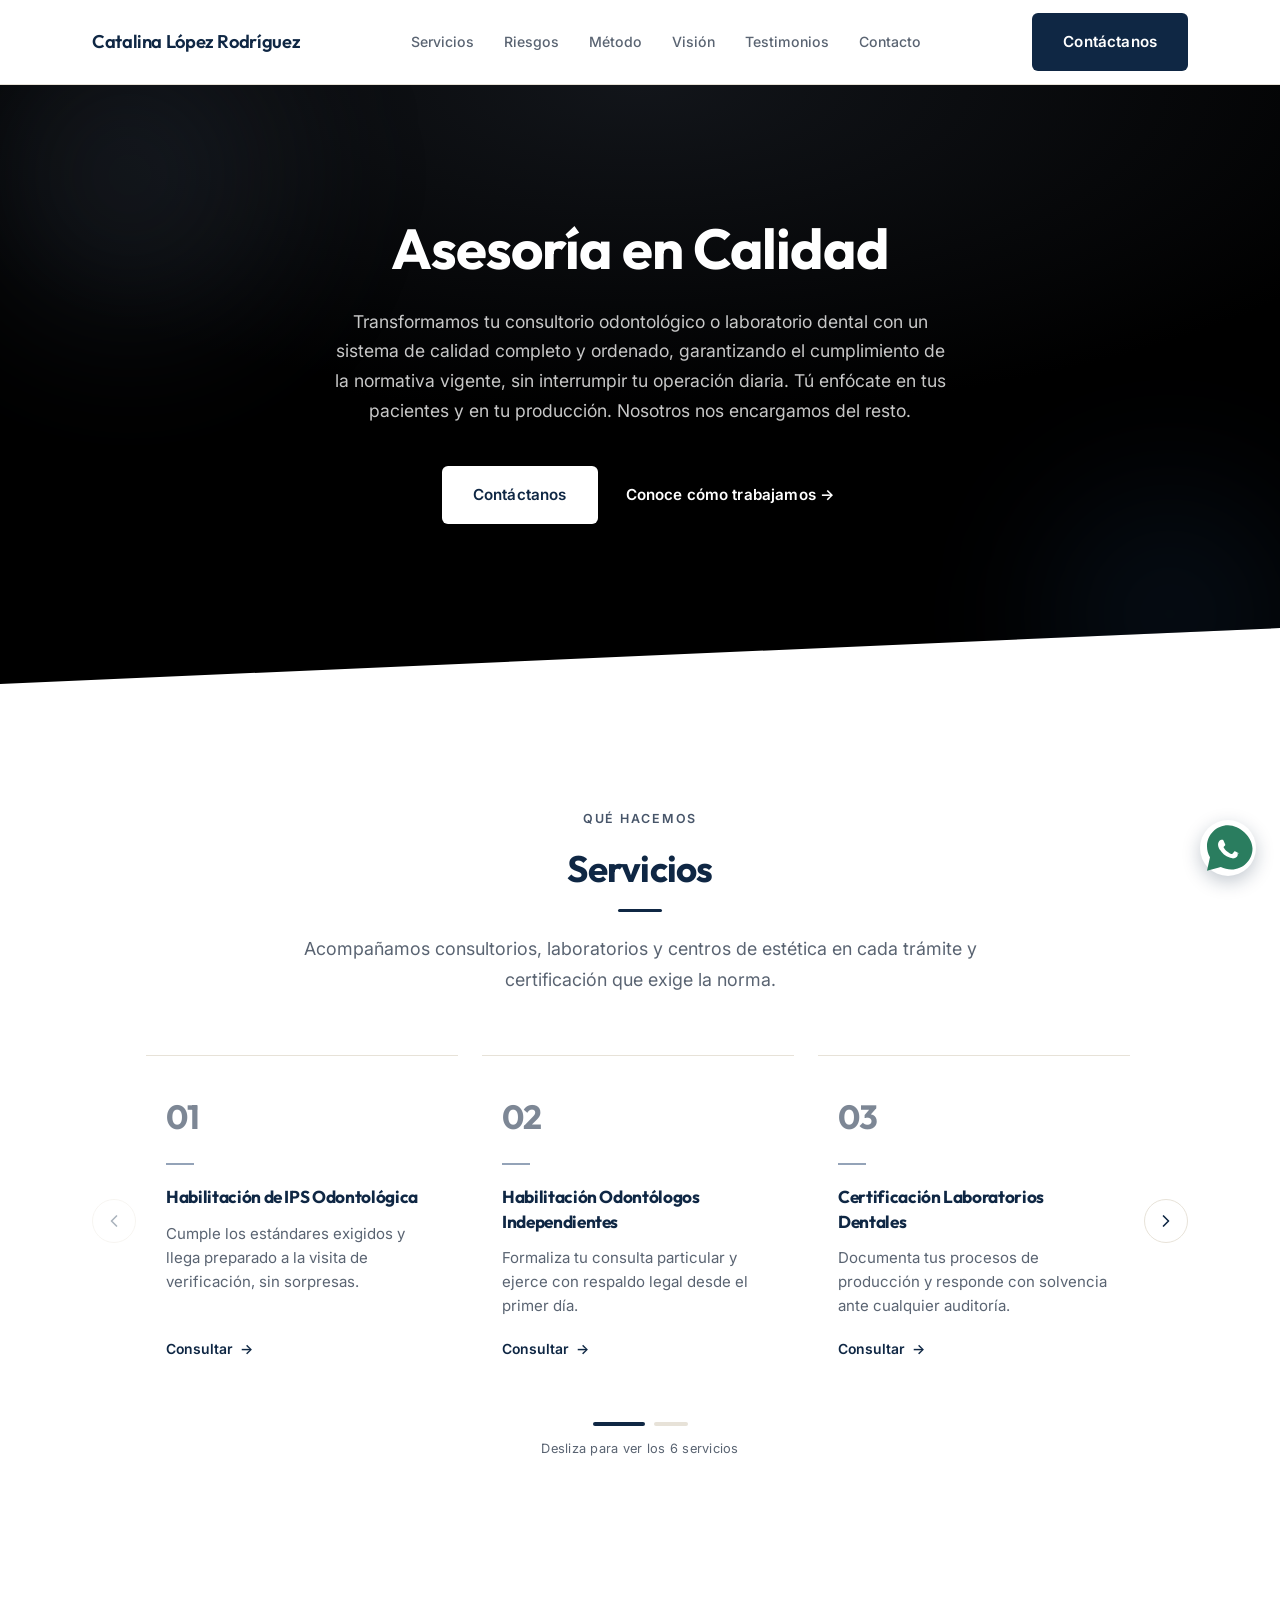
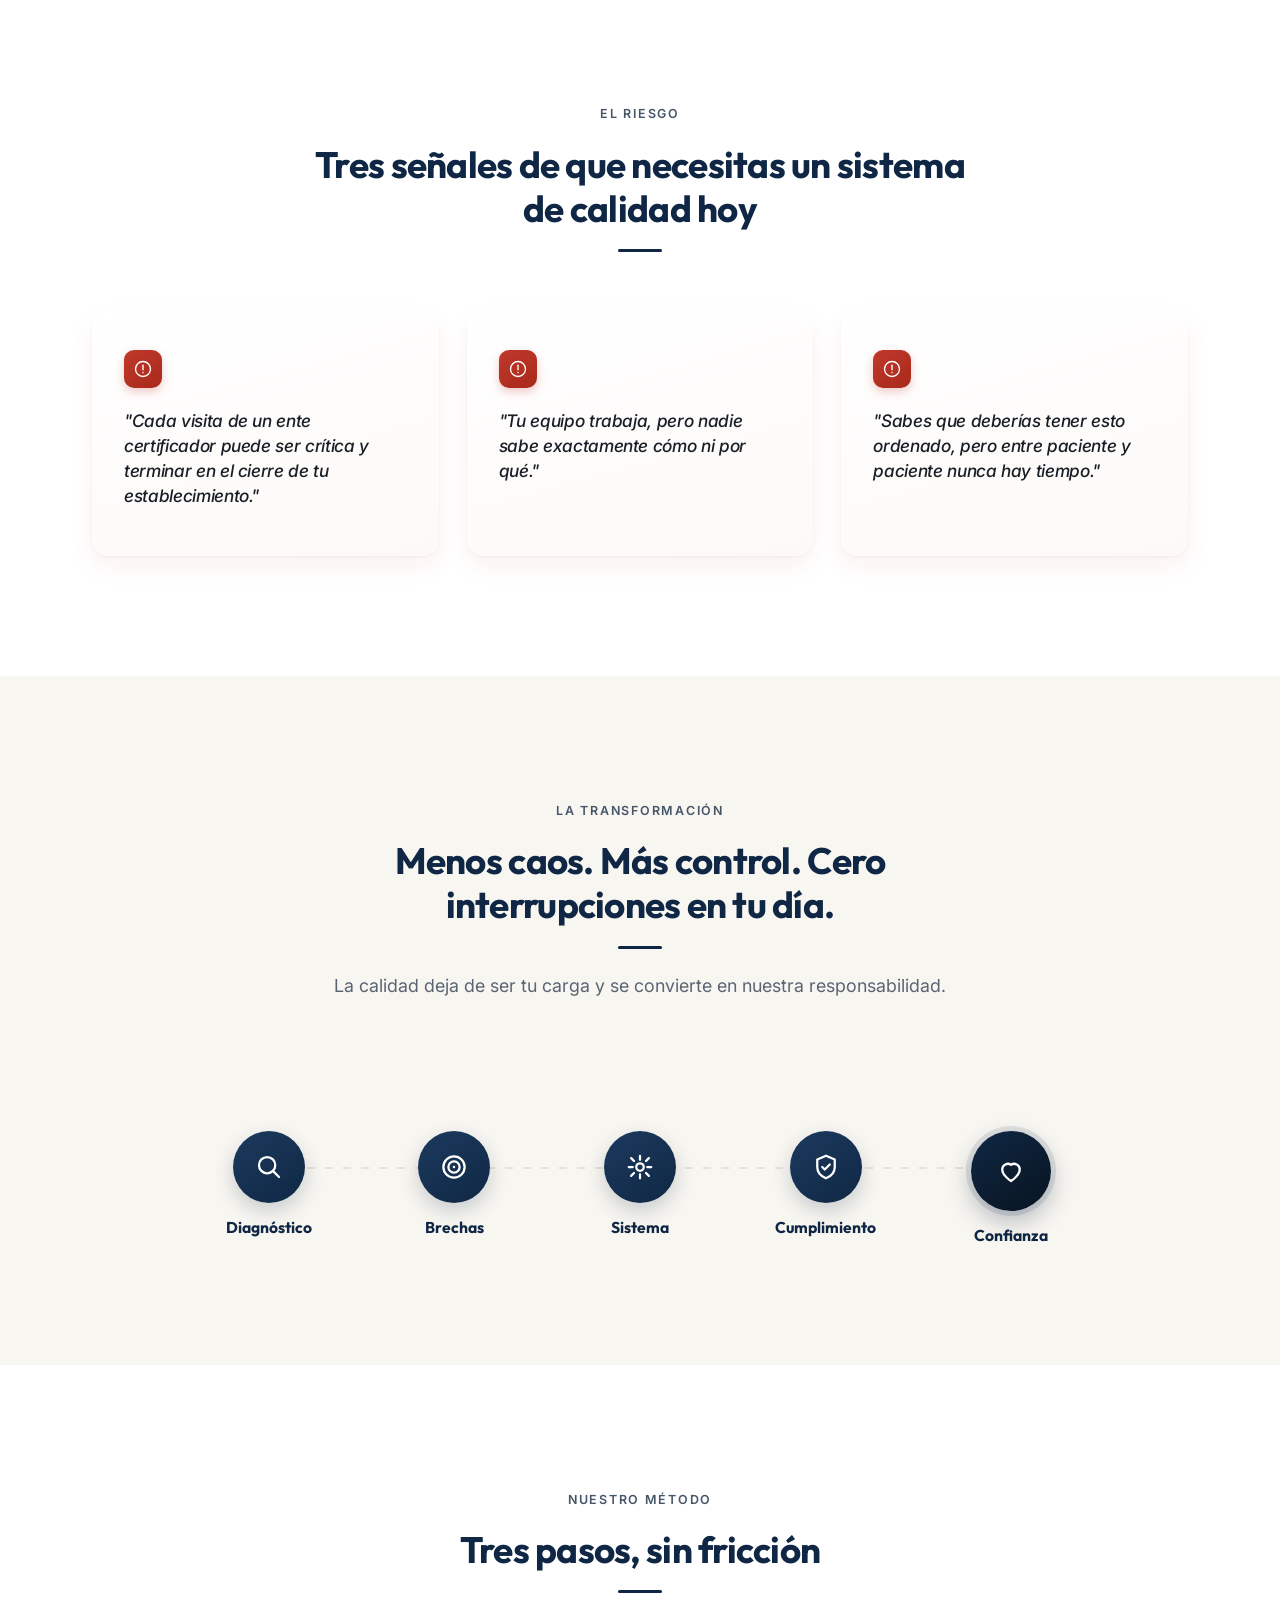
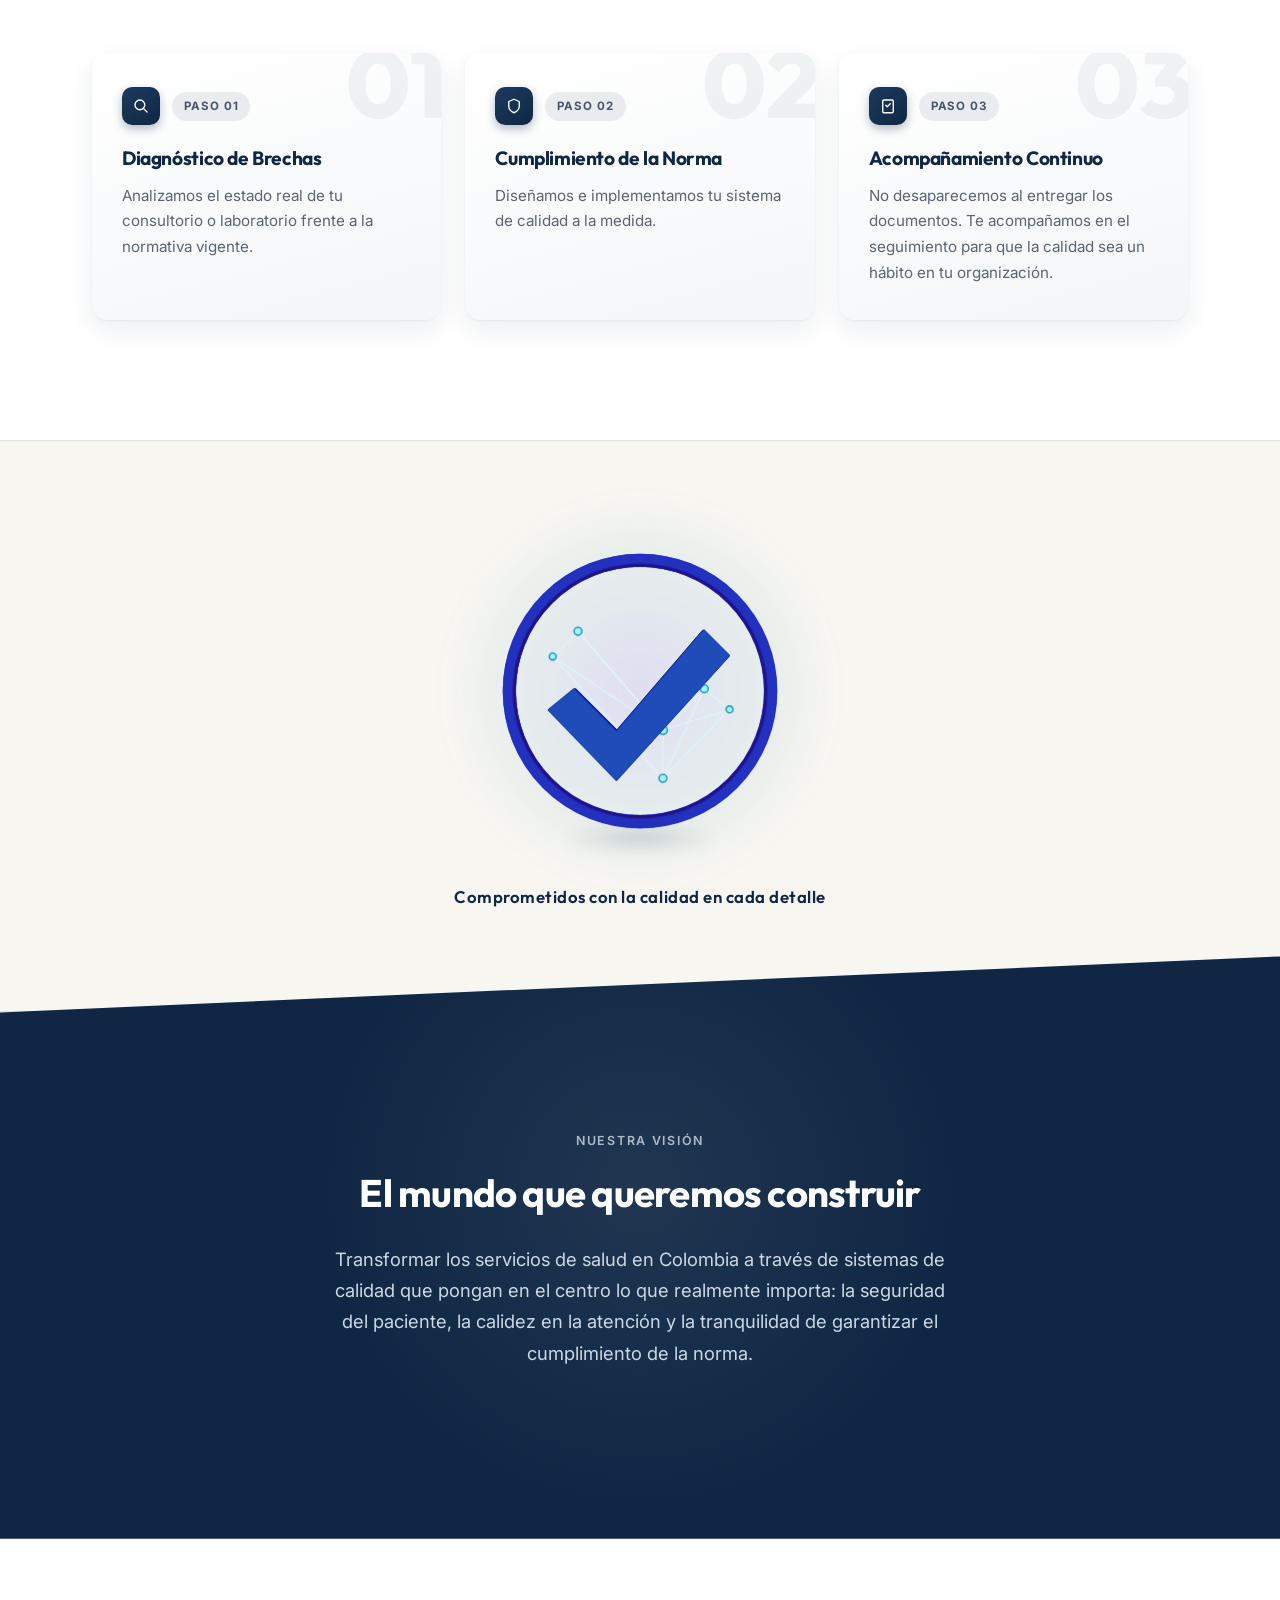
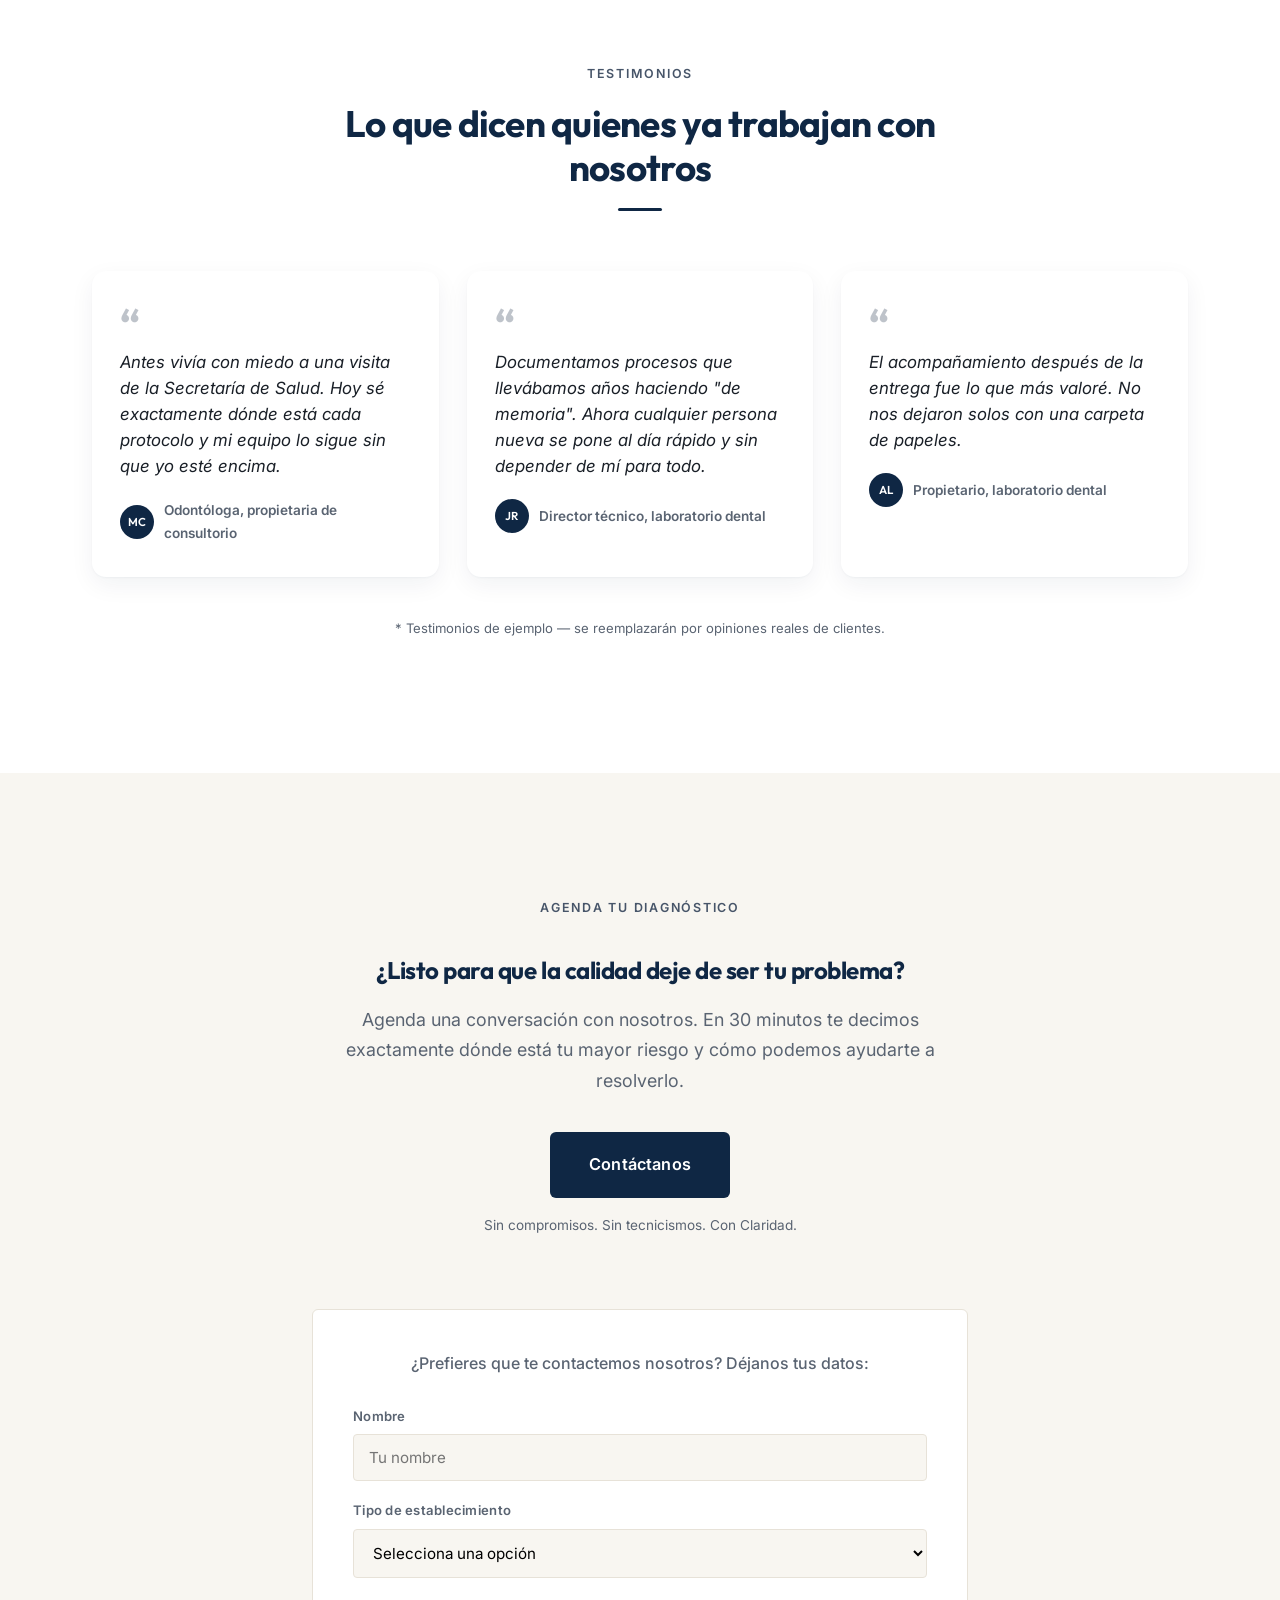
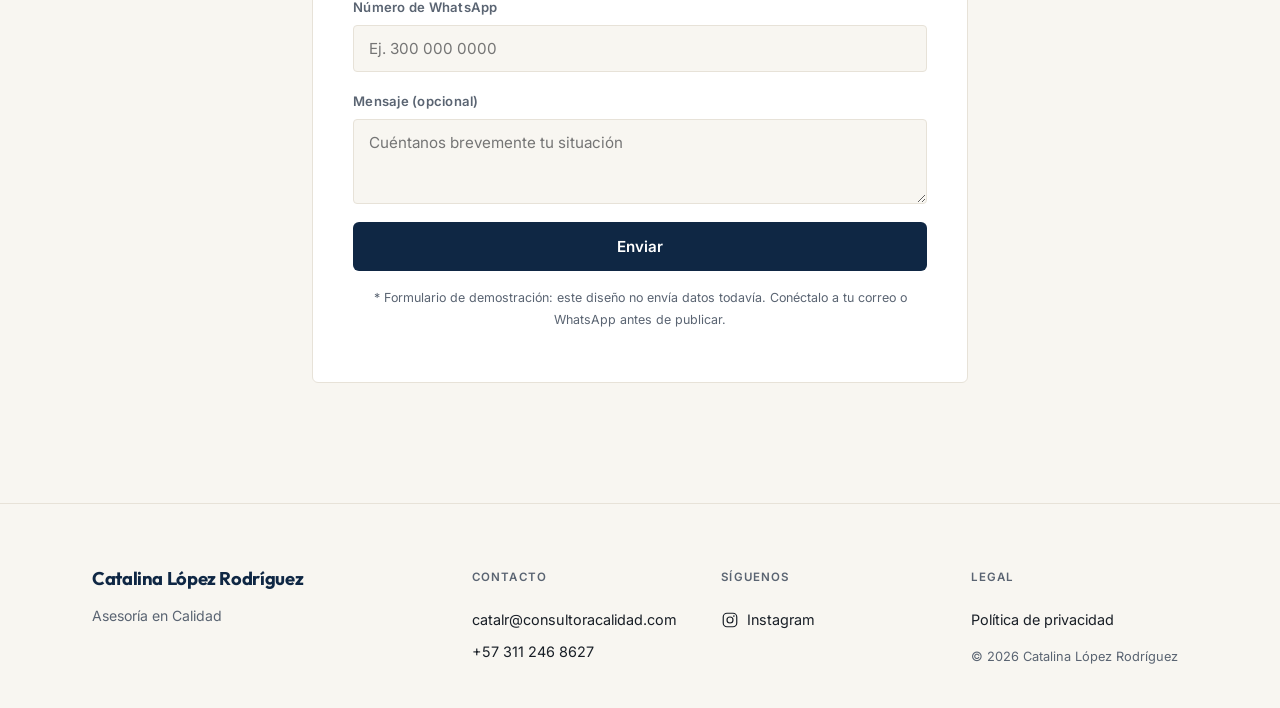
==== commit cc5e4c03: "Make the seal one rigid body turning a full 360, with a faceted check Previously the rings orbited a" ====
--- a/index.html
+++ b/index.html
@@ -8,7 +8,7 @@
   <link rel="preconnect" href="https://fonts.googleapis.com">
   <link rel="preconnect" href="https://fonts.gstatic.com" crossorigin>
   <link href="https://fonts.googleapis.com/css2?family=Outfit:wght@400;500;600;700;800&family=Inter:ital,wght@0,400;0,500;0,600;1,400;1,500&display=swap" rel="stylesheet">
-  <link rel="stylesheet" href="styles.css?v=26">
+  <link rel="stylesheet" href="styles.css?v=29">
   <script>document.documentElement.classList.add('js');</script>
 </head>
 <body>
@@ -275,46 +275,49 @@
       <div class="seal-band-inner">
         <div class="seal-scene" id="seal-scene" aria-hidden="true">
           <div class="seal-tilt">
+            <!-- Ring + check are ONE rigid body: .holo turns a full 360 and
+                 everything inside turns with it. Both parts are extruded by
+                 script.js so the object still has substance when it passes
+                 edge-on, instead of vanishing to a line. -->
             <div class="holo" id="holo">
-              <!-- Two orbit rings on different axes, each doing a full 360.
-                   Offsetting the axes means one is always face-on while the
-                   other passes edge-on, so the motion never reads as a pause. -->
-              <span class="orbit orbit-x">
-                <svg viewBox="0 0 240 240" fill="none">
-                  <defs>
-                    <linearGradient id="orbitGradA" gradientUnits="userSpaceOnUse"
-                                    x1="10" y1="10" x2="230" y2="230">
-                      <stop offset="0%" stop-color="#0F2744"/>
-                      <stop offset="38%" stop-color="#4338ca"/>
-                      <stop offset="70%" stop-color="#7c3aed"/>
-                      <stop offset="100%" stop-color="#0891b2"/>
-                    </linearGradient>
-                  </defs>
-                  <circle cx="120" cy="120" r="110" stroke="url(#orbitGradA)" stroke-width="7"/>
-                </svg>
-              </span>
-              <span class="orbit orbit-y">
-                <svg viewBox="0 0 240 240" fill="none">
-                  <defs>
-                    <linearGradient id="orbitGradB" gradientUnits="userSpaceOnUse"
-                                    x1="230" y1="20" x2="20" y2="220">
-                      <stop offset="0%" stop-color="#0891b2"/>
-                      <stop offset="45%" stop-color="#6366f1"/>
-                      <stop offset="100%" stop-color="#0F2744"/>
-                    </linearGradient>
-                  </defs>
-                  <circle cx="120" cy="120" r="93" stroke="url(#orbitGradB)" stroke-width="4"
-                          stroke-dasharray="16 11"/>
-                </svg>
-              </span>
-
-              <!-- script.js stacks copies of this along Z to extrude the check -->
-              <div class="holo-check" id="holo-check">
-                <svg class="holo-check-svg" viewBox="0 0 240 240" fill="none">
-                  <path d="M76 124 L110 158 L170 82" stroke="currentColor" stroke-width="21"
-                        stroke-linecap="round" stroke-linejoin="round"/>
+              <div class="ring3d" id="ring3d">
+                <svg class="ring-layer" viewBox="0 0 240 240" fill="none">
+                  <circle cx="120" cy="120" r="112" stroke="currentColor" stroke-width="8"/>
                 </svg>
               </div>
+
+              <div class="holo-check" id="holo-check">
+                <svg class="holo-check-svg" viewBox="0 0 240 240">
+                  <path d="M64 118 L100 154 L174 68 L196 90 L100 196 L42 136 Z"
+                        fill="currentColor"/>
+                </svg>
+              </div>
+
+              <!-- Facet wireframe + vertex nodes. Present on BOTH faces so the
+                   back half of the rotation is as finished as the front. -->
+              <svg class="check-facets check-facets-back" viewBox="0 0 240 240" fill="none">
+                <g class="facet-lines">
+                  <path d="M64 118 L100 154 L174 68 L196 90 L100 196 L42 136 Z"/>
+                  <path d="M64 118 L100 196M100 154 L196 90M42 136 L100 154M100 154 L100 196M174 68 L100 154"/>
+                </g>
+                <g class="facet-dots">
+                  <circle cx="64" cy="118" r="3.4"/><circle cx="100" cy="154" r="3.8"/>
+                  <circle cx="174" cy="68" r="3.4"/><circle cx="196" cy="90" r="3"/>
+                  <circle cx="100" cy="196" r="3.4"/><circle cx="42" cy="136" r="3"/>
+                </g>
+              </svg>
+              <svg class="check-facets" viewBox="0 0 240 240" fill="none">
+                <g class="facet-lines">
+                  <path d="M64 118 L100 154 L174 68 L196 90 L100 196 L42 136 Z"/>
+                  <path d="M64 118 L100 196M100 154 L196 90M42 136 L100 154M100 154 L100 196M174 68 L100 154"/>
+                  <path d="M64 118 L42 136M100 154 L64 118"/>
+                </g>
+                <g class="facet-dots">
+                  <circle cx="64" cy="118" r="3.4"/><circle cx="100" cy="154" r="3.8"/>
+                  <circle cx="174" cy="68" r="3.4"/><circle cx="196" cy="90" r="3"/>
+                  <circle cx="100" cy="196" r="3.4"/><circle cx="42" cy="136" r="3"/>
+                </g>
+              </svg>
             </div>
           </div>
           <span class="seal-ground" aria-hidden="true"></span>
@@ -455,6 +458,6 @@
     </svg>
   </a>
 
-  <script src="script.js?v=26"></script>
+  <script src="script.js?v=29"></script>
 </body>
 </html>
--- a/styles.css
+++ b/styles.css
@@ -901,21 +901,20 @@
   gap: 52px;
 }
 
-/* --- 3D quality check with orbiting rings --- */
+/* --- 3D quality check: ring + check as one rigid body doing a full 360 --- */
 .seal-scene {
   position: relative;
-  width: 270px;
-  height: 270px;
+  width: 280px;
+  height: 280px;
   perspective: 1000px;
 }
-/* Soft colour wash behind the mark — keeps it from floating unanchored on
-   the flat cream without darkening the section. */
+/* Soft colour wash so the mark isn't floating unanchored on the flat cream */
 .seal-scene::before {
   content: '';
   position: absolute;
-  inset: -22%;
+  inset: -20%;
   border-radius: 50%;
-  background: radial-gradient(circle, rgba(99, 102, 241, 0.16), rgba(8, 145, 178, 0.07) 48%, transparent 70%);
+  background: radial-gradient(circle, rgba(99, 102, 241, 0.17), rgba(8, 145, 178, 0.07) 48%, transparent 70%);
   filter: blur(14px);
   pointer-events: none;
   animation: seal-bloom 6s ease-in-out infinite;
@@ -932,79 +931,92 @@
   transform: rotateX(var(--tilt-x, 0deg)) rotateY(var(--tilt-y, 0deg));
   transition: transform 0.5s cubic-bezier(0.16, 1, 0.3, 1);
 }
+
+/* The whole assembly turns as one piece */
 .holo {
   position: absolute;
   inset: 0;
   transform-style: preserve-3d;
-  /* Gentle sway only — the full 360 lives on the rings, so the check stays
-     legible instead of turning edge-on. */
-  animation: check-sway 8s ease-in-out infinite;
-}
-@keyframes check-sway {
-  0%, 100% { transform: rotateY(-13deg) rotateX(7deg); }
-  50%      { transform: rotateY(13deg) rotateX(-3deg); }
-}
-
-/* Orbit rings — each completes a full 360 on its own axis */
-.orbit {
+  animation: seal-rotate 14s linear infinite;
+}
+@keyframes seal-rotate {
+  from { transform: rotateX(16deg) rotateY(0deg); }
+  to   { transform: rotateX(16deg) rotateY(360deg); }
+}
+
+/* Ring and check bodies — script.js stacks layers along Z inside each */
+.ring3d,
+.holo-check {
   position: absolute;
   inset: 0;
   transform-style: preserve-3d;
 }
-.orbit svg { width: 100%; height: 100%; overflow: visible; }
-.orbit-x { animation: orbit-spin-x 7s linear infinite; }
-.orbit-y { animation: orbit-spin-y 9s linear infinite reverse; }
-@keyframes orbit-spin-x {
-  from { transform: rotateX(14deg) rotateY(0deg); }
-  to   { transform: rotateX(14deg) rotateY(360deg); }
-}
-@keyframes orbit-spin-y {
-  from { transform: rotateY(-22deg) rotateX(0deg); }
-  to   { transform: rotateY(-22deg) rotateX(360deg); }
-}
-
-/* The check — script.js stacks copies along Z to give it real thickness */
-.holo-check {
-  position: absolute;
-  inset: 0;
-  transform-style: preserve-3d;
-}
+.ring-layer,
 .holo-check-svg {
   position: absolute;
   inset: 0;
   width: 100%;
   height: 100%;
-  color: #1d4ed8;
-}
+  overflow: visible;
+}
+.ring-layer { color: #4338ca; }
+.holo-check-svg { color: #2563eb; }
 .holo-check-svg.is-front {
-  filter: drop-shadow(0 4px 10px rgba(29, 78, 216, 0.4));
-}
-
-/* Contact shadow so the mark sits on the page rather than hovering flat */
+  filter: drop-shadow(0 5px 12px rgba(37, 99, 235, 0.38));
+}
+
+/* Facet wireframe pinned to the front of the check */
+.check-facets {
+  position: absolute;
+  inset: 0;
+  width: 100%;
+  height: 100%;
+  overflow: visible;
+  /* must match the check's extrusion depth in script.js */
+  transform: translateZ(16px);
+}
+.check-facets-back { transform: translateZ(-16px) rotateY(180deg); }
+.facet-lines path {
+  stroke: rgba(224, 242, 254, 0.85);
+  stroke-width: 1.4;
+  fill: none;
+}
+.facet-dots circle {
+  fill: #a5f3fc;
+  stroke: #0891b2;
+  stroke-width: 1.2;
+  animation: facet-twinkle 3.2s ease-in-out infinite;
+}
+.facet-dots circle:nth-child(2n) { animation-delay: 0.9s; }
+.facet-dots circle:nth-child(3n) { animation-delay: 1.7s; }
+@keyframes facet-twinkle {
+  0%, 100% { opacity: 0.55; }
+  50%      { opacity: 1; }
+}
+
+/* Contact shadow */
 .seal-ground {
   position: absolute;
   left: 50%;
-  bottom: -22px;
-  width: 150px;
+  bottom: -18px;
+  width: 160px;
   height: 22px;
   transform: translateX(-50%);
   border-radius: 50%;
-  background: radial-gradient(ellipse, rgba(15, 39, 68, 0.26), transparent 70%);
+  background: radial-gradient(ellipse, rgba(15, 39, 68, 0.24), transparent 70%);
   filter: blur(8px);
 }
 
 .seal-paused .holo,
-.seal-paused .orbit,
-.seal-paused .seal-scene::before { animation-play-state: paused; }
+.seal-paused .seal-scene::before,
+.seal-paused .facet-dots circle { animation-play-state: paused; }
 
 @media (prefers-reduced-motion: reduce) {
-  .holo { animation: none; transform: rotateY(-12deg) rotateX(6deg); }
-  .orbit-x { animation: none; transform: rotateX(14deg) rotateY(28deg); }
-  .orbit-y { animation: none; transform: rotateY(-22deg) rotateX(64deg); }
+  .holo { animation: none; transform: rotateX(16deg) rotateY(-26deg); }
   .seal-scene::before { animation: none; }
+  .facet-dots circle { animation: none; opacity: 0.9; }
   .seal-tilt { transition: none; }
 }
-
 .seal-caption {
   font-family: 'Outfit', sans-serif;
   font-weight: 600;
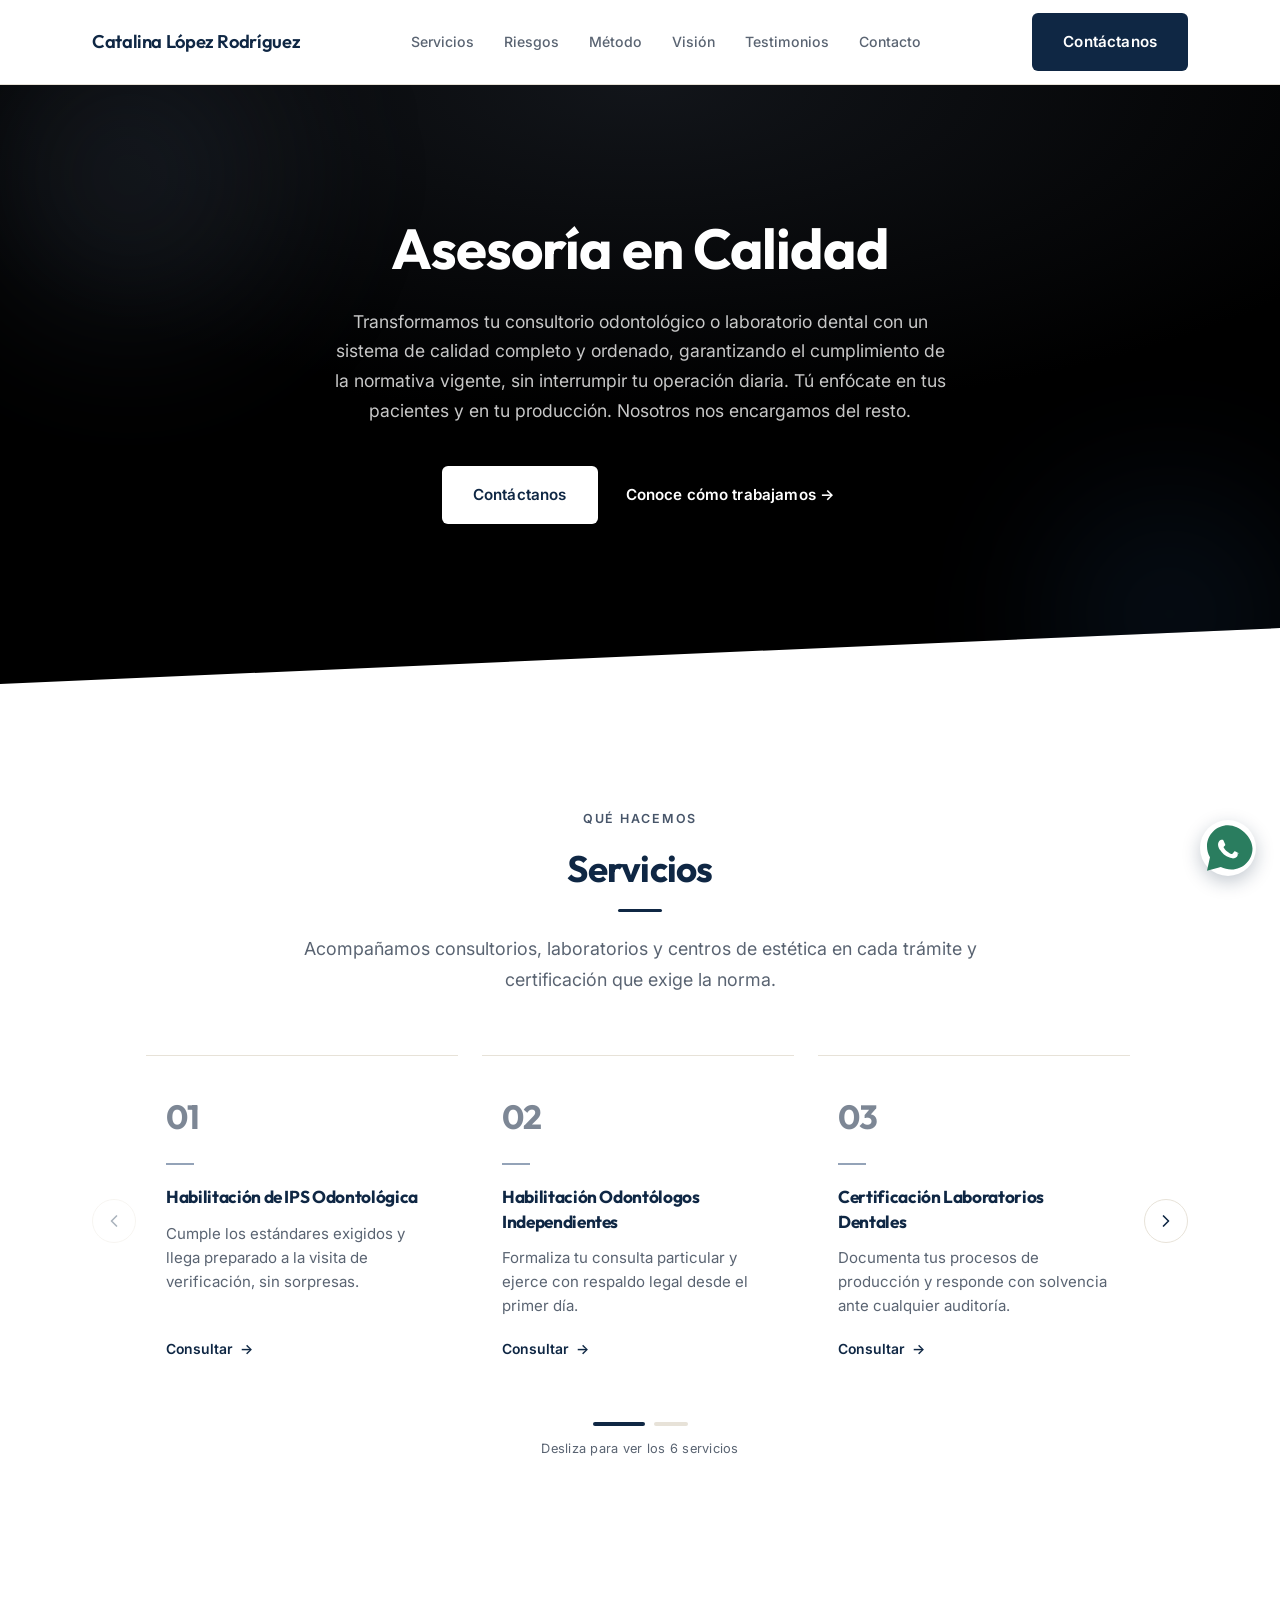
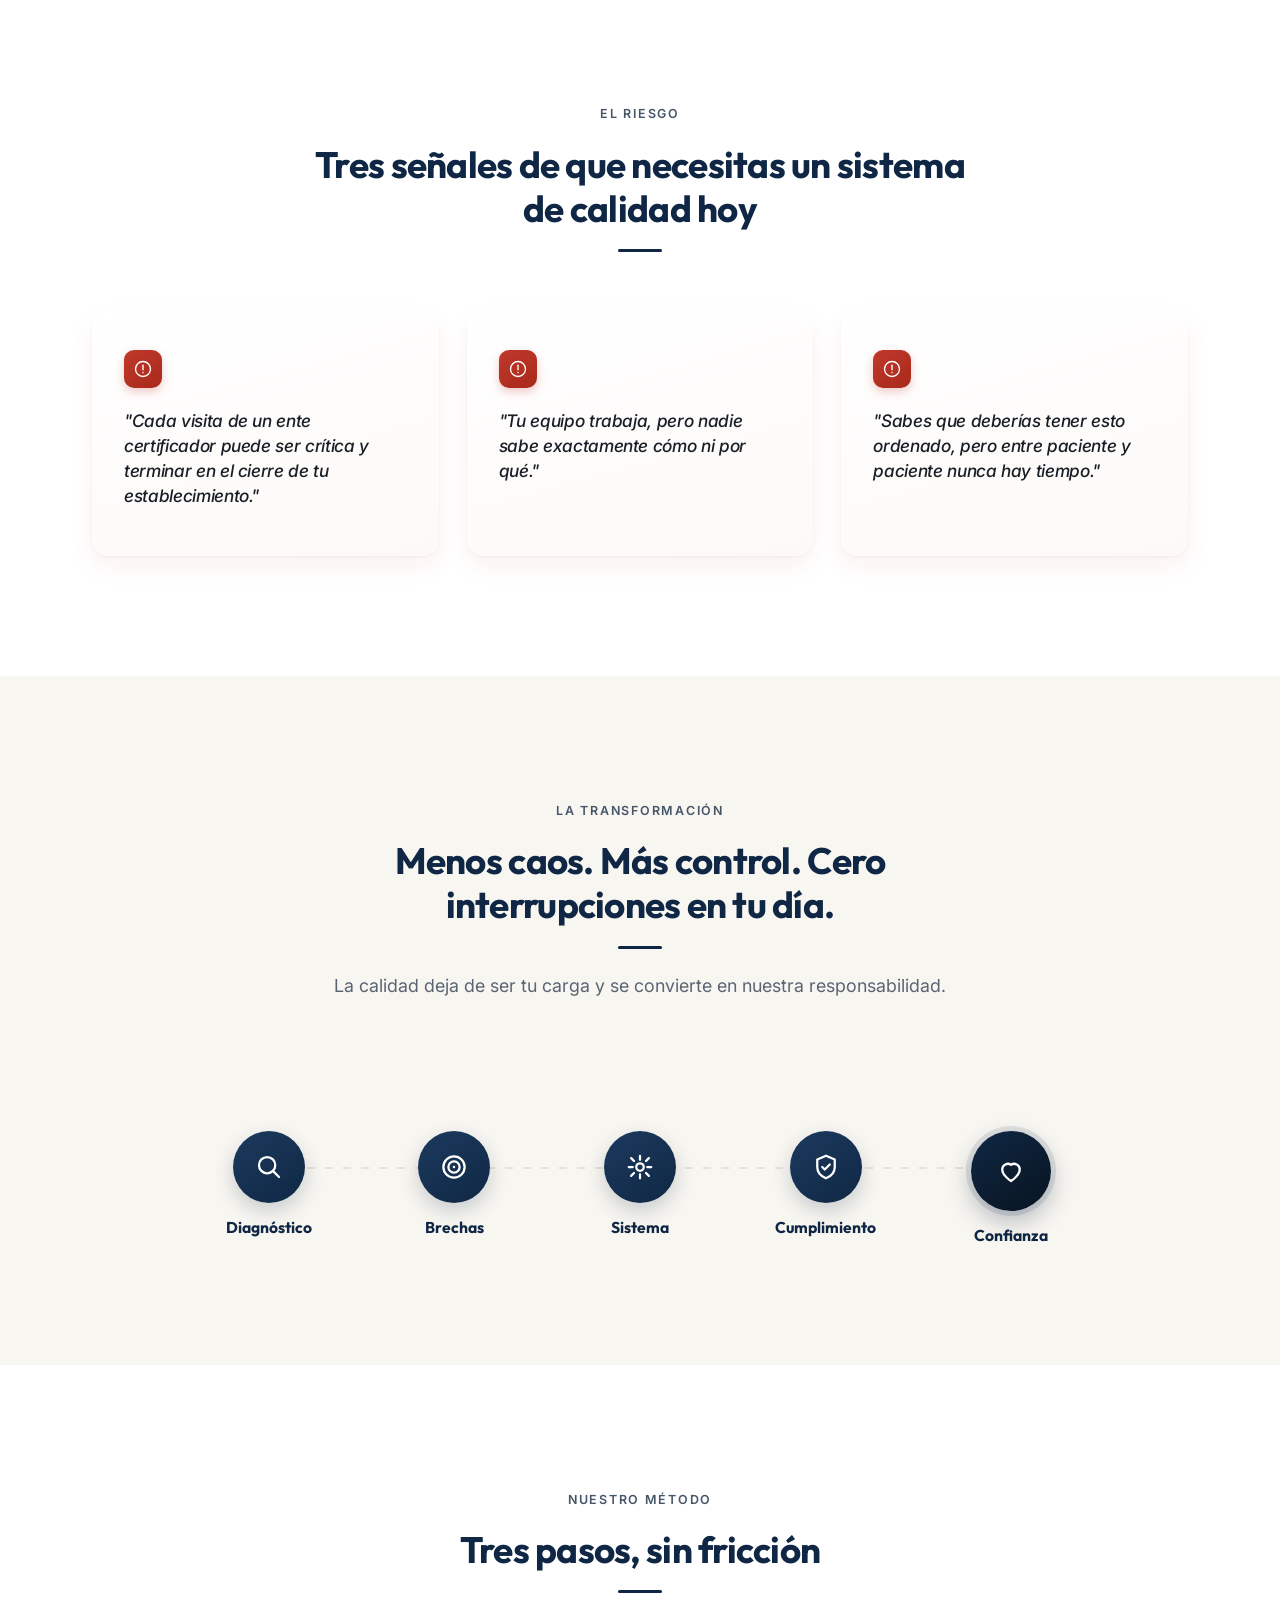
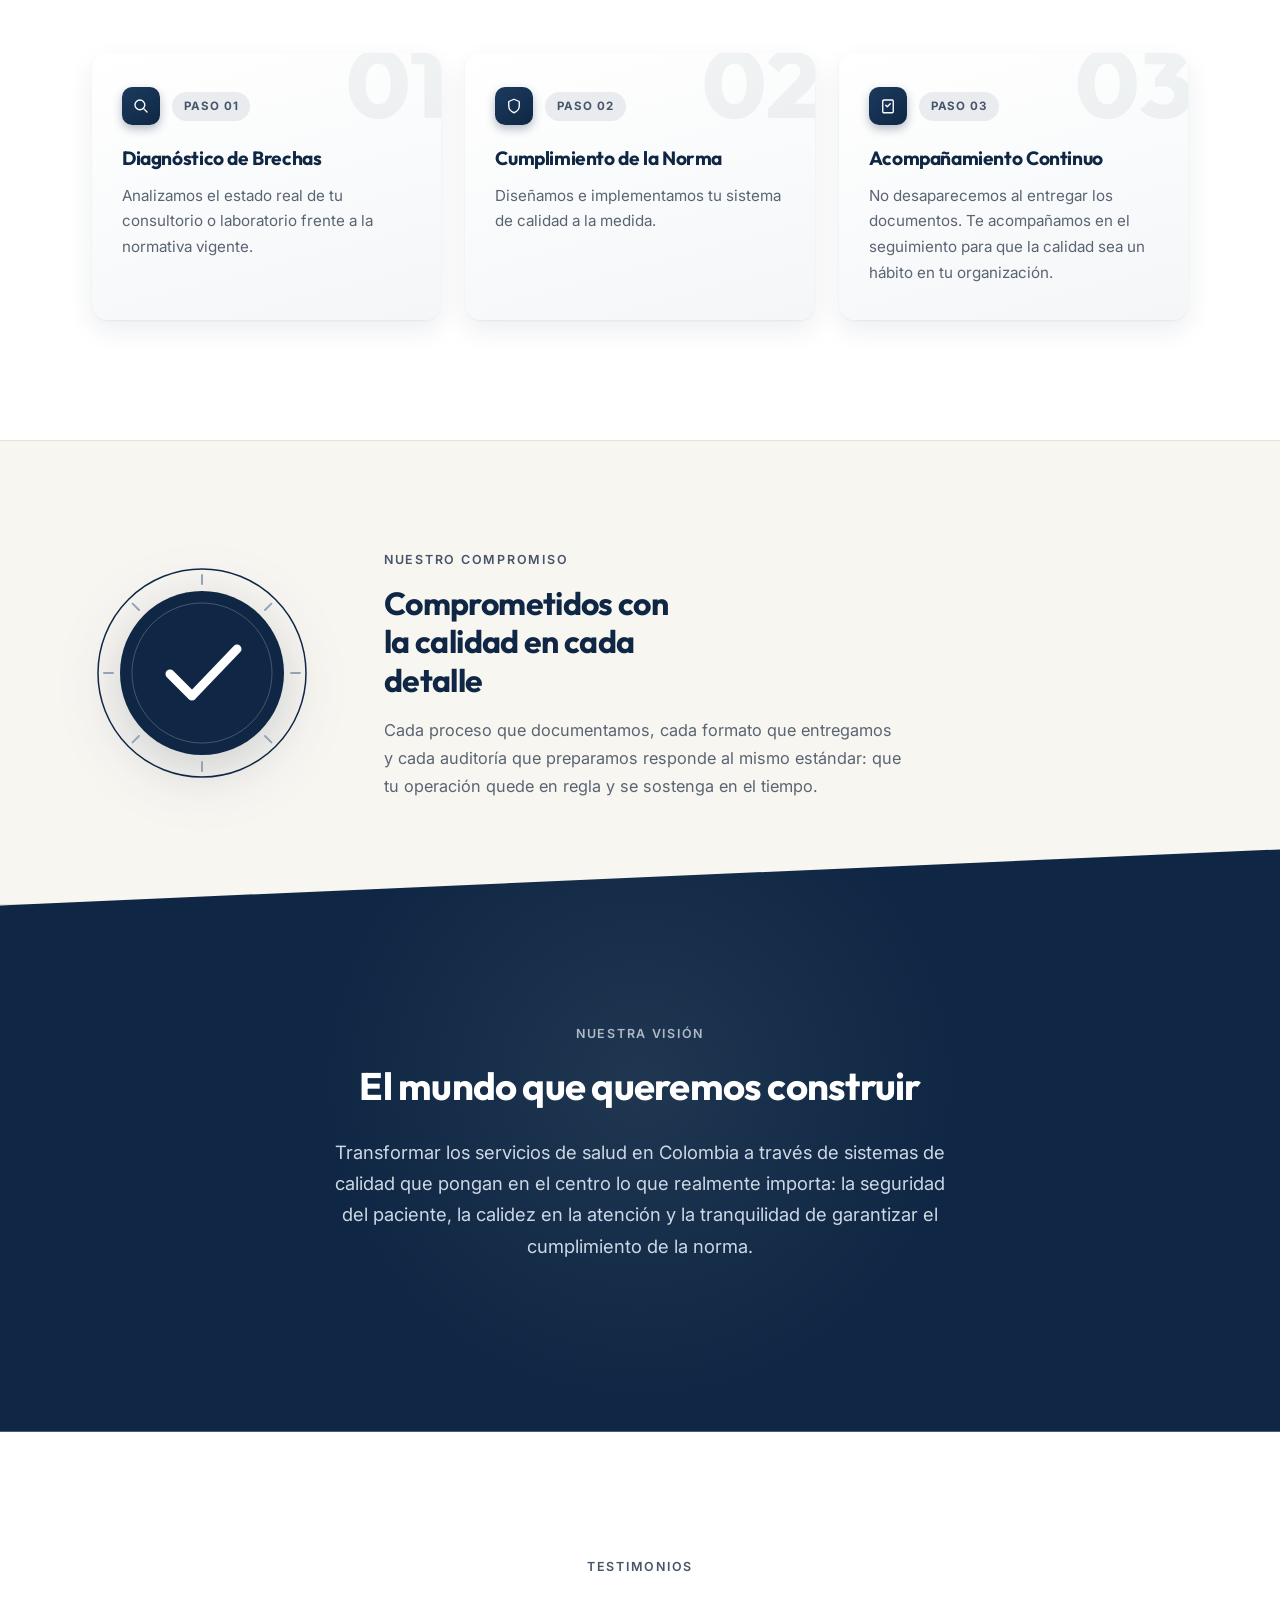
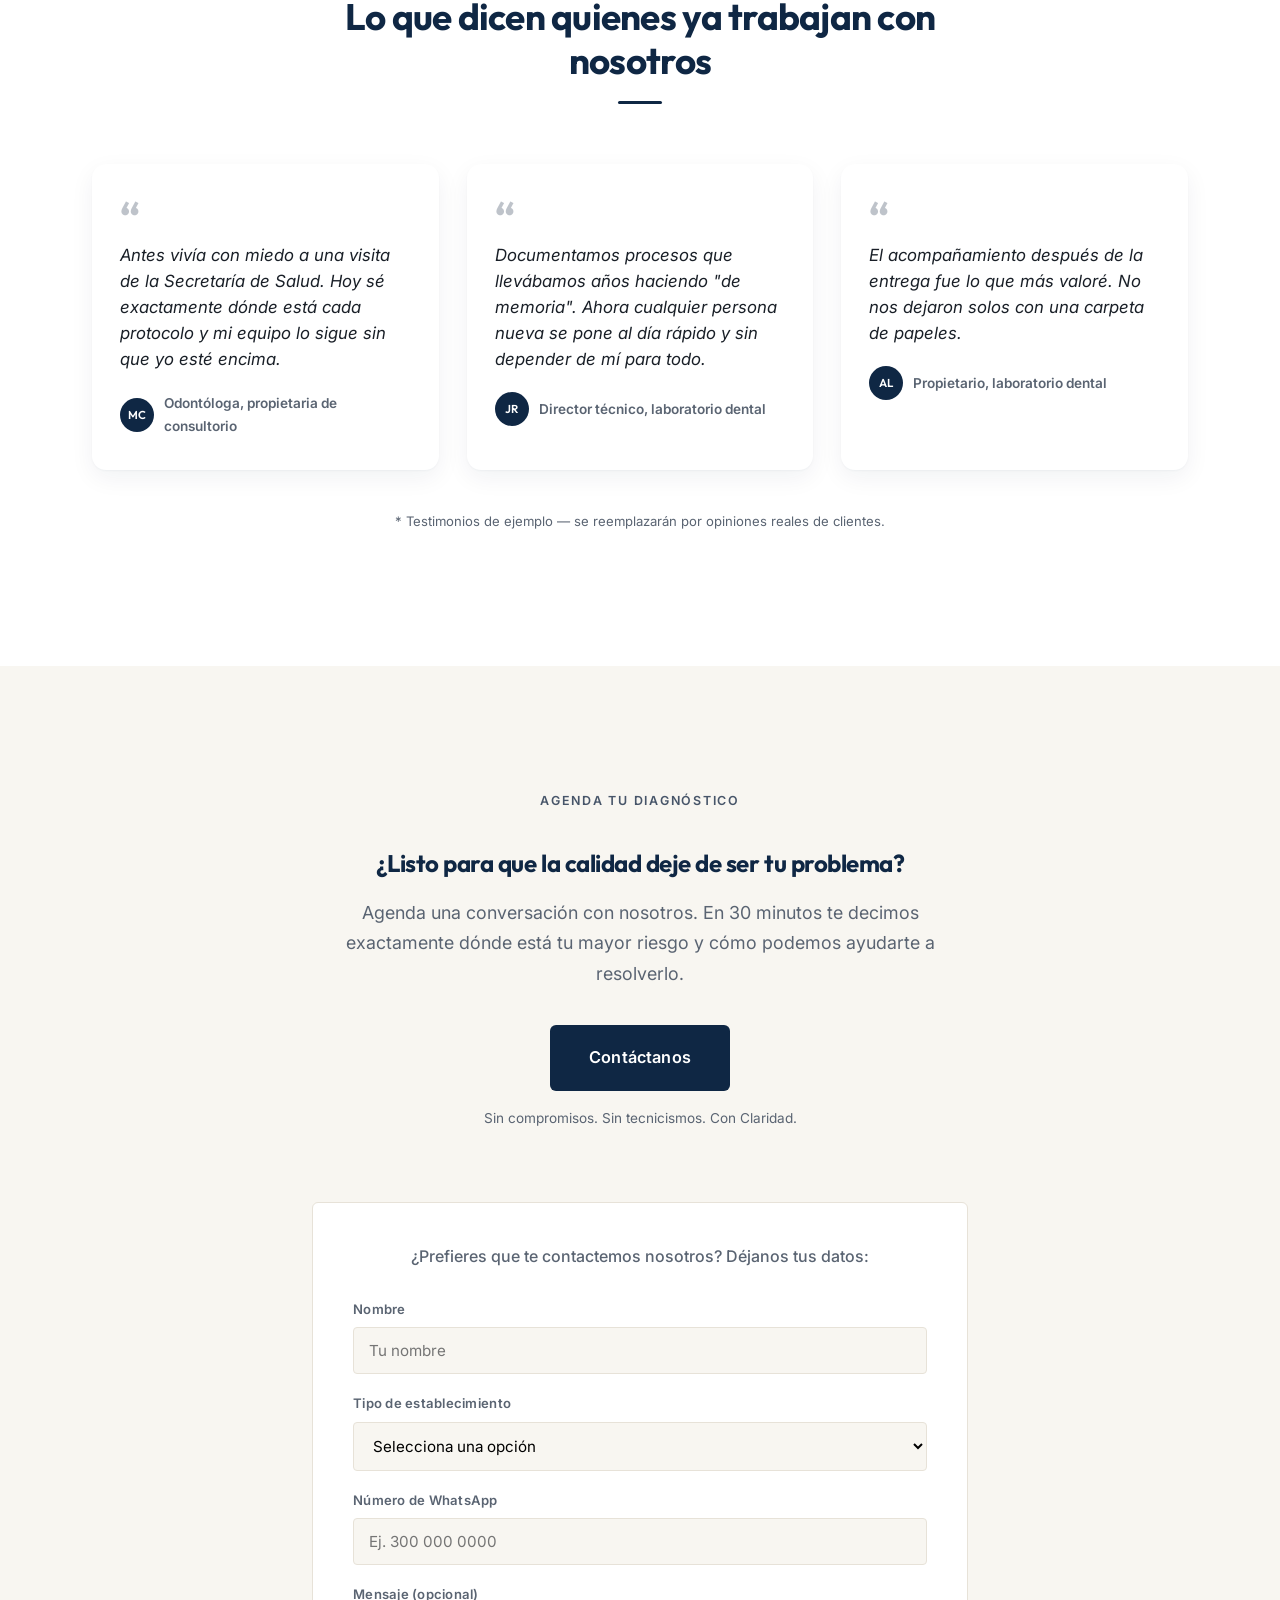
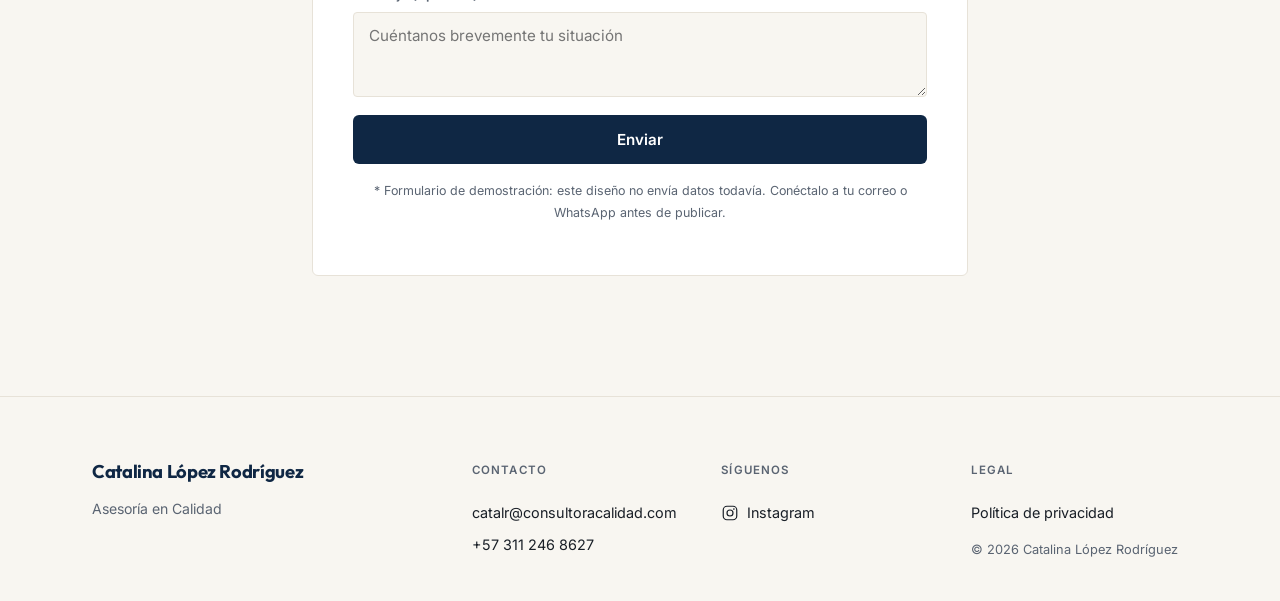
==== commit 971a1c4c: "Replace the spinning 3D seal with a restrained trust emblem Consulted ui-ux-pro-max before rebuildin" ====
--- a/index.html
+++ b/index.html
@@ -8,7 +8,7 @@
   <link rel="preconnect" href="https://fonts.googleapis.com">
   <link rel="preconnect" href="https://fonts.gstatic.com" crossorigin>
   <link href="https://fonts.googleapis.com/css2?family=Outfit:wght@400;500;600;700;800&family=Inter:ital,wght@0,400;0,500;0,600;1,400;1,500&display=swap" rel="stylesheet">
-  <link rel="stylesheet" href="styles.css?v=29">
+  <link rel="stylesheet" href="styles.css?v=33">
   <script>document.documentElement.classList.add('js');</script>
 </head>
 <body>
@@ -265,64 +265,37 @@
       </div>
     </section>
 
-    <!-- BANDA EDITORIAL: SELLO DE CALIDAD -->
+    <!-- SELLO DE CALIDAD -->
     <section class="seal-band fade-in">
-      <!--
-        Si más adelante consigues una foto que te guste, puedes reemplazar
-        este bloque por <img> — el diseño de abajo es una alternativa
-        100% en código, sin depender de fotografía externa.
-      -->
-      <div class="seal-band-inner">
-        <div class="seal-scene" id="seal-scene" aria-hidden="true">
-          <div class="seal-tilt">
-            <!-- Ring + check are ONE rigid body: .holo turns a full 360 and
-                 everything inside turns with it. Both parts are extruded by
-                 script.js so the object still has substance when it passes
-                 edge-on, instead of vanishing to a line. -->
-            <div class="holo" id="holo">
-              <div class="ring3d" id="ring3d">
-                <svg class="ring-layer" viewBox="0 0 240 240" fill="none">
-                  <circle cx="120" cy="120" r="112" stroke="currentColor" stroke-width="8"/>
-                </svg>
-              </div>
-
-              <div class="holo-check" id="holo-check">
-                <svg class="holo-check-svg" viewBox="0 0 240 240">
-                  <path d="M64 118 L100 154 L174 68 L196 90 L100 196 L42 136 Z"
-                        fill="currentColor"/>
-                </svg>
-              </div>
-
-              <!-- Facet wireframe + vertex nodes. Present on BOTH faces so the
-                   back half of the rotation is as finished as the front. -->
-              <svg class="check-facets check-facets-back" viewBox="0 0 240 240" fill="none">
-                <g class="facet-lines">
-                  <path d="M64 118 L100 154 L174 68 L196 90 L100 196 L42 136 Z"/>
-                  <path d="M64 118 L100 196M100 154 L196 90M42 136 L100 154M100 154 L100 196M174 68 L100 154"/>
-                </g>
-                <g class="facet-dots">
-                  <circle cx="64" cy="118" r="3.4"/><circle cx="100" cy="154" r="3.8"/>
-                  <circle cx="174" cy="68" r="3.4"/><circle cx="196" cy="90" r="3"/>
-                  <circle cx="100" cy="196" r="3.4"/><circle cx="42" cy="136" r="3"/>
-                </g>
-              </svg>
-              <svg class="check-facets" viewBox="0 0 240 240" fill="none">
-                <g class="facet-lines">
-                  <path d="M64 118 L100 154 L174 68 L196 90 L100 196 L42 136 Z"/>
-                  <path d="M64 118 L100 196M100 154 L196 90M42 136 L100 154M100 154 L100 196M174 68 L100 154"/>
-                  <path d="M64 118 L42 136M100 154 L64 118"/>
-                </g>
-                <g class="facet-dots">
-                  <circle cx="64" cy="118" r="3.4"/><circle cx="100" cy="154" r="3.8"/>
-                  <circle cx="174" cy="68" r="3.4"/><circle cx="196" cy="90" r="3"/>
-                  <circle cx="100" cy="196" r="3.4"/><circle cx="42" cy="136" r="3"/>
-                </g>
-              </svg>
-            </div>
+      <div class="container seal-band-inner">
+        <div class="emblem-wrap" id="emblem-wrap">
+          <div class="emblem-tilt">
+            <svg class="emblem" viewBox="0 0 220 220" fill="none" aria-hidden="true">
+              <!-- Outer hairline ring, drawn on entry -->
+              <circle class="emblem-ring" cx="110" cy="110" r="104"
+                      stroke="var(--navy)" stroke-width="1.5"/>
+              <!-- Tick marks: the machined-bezel detail that reads as a seal -->
+              <g class="emblem-ticks" stroke="var(--slate-light)" stroke-width="2" stroke-linecap="round">
+                <path d="M110 12v9M110 199v9M12 110h9M199 110h9"/>
+                <path d="M40.6 40.6l6.4 6.4M173 173l6.4 6.4M179.4 40.6l-6.4 6.4M47 173l-6.4 6.4"/>
+              </g>
+              <!-- Solid navy disc -->
+              <circle class="emblem-disc" cx="110" cy="110" r="82" fill="var(--navy)"/>
+              <!-- Inner hairline, knocked out of the disc -->
+              <circle class="emblem-inner" cx="110" cy="110" r="70"
+                      stroke="rgba(255,255,255,0.22)" stroke-width="1"/>
+              <!-- The check, stroked on -->
+              <path class="emblem-check" d="M78 111 L100 133 L145 86"
+                    stroke="#fff" stroke-width="9"
+                    stroke-linecap="round" stroke-linejoin="round"/>
+            </svg>
           </div>
-          <span class="seal-ground" aria-hidden="true"></span>
-        </div>
-        <p class="seal-caption">Comprometidos con la calidad en cada detalle</p>
+        </div>
+        <div class="seal-copy">
+          <span class="eyebrow">Nuestro compromiso</span>
+          <h2>Comprometidos con la calidad en cada detalle</h2>
+          <p>Cada proceso que documentamos, cada formato que entregamos y cada auditoría que preparamos responde al mismo estándar: que tu operación quede en regla y se sostenga en el tiempo.</p>
+        </div>
       </div>
     </section>
 
@@ -458,6 +431,6 @@
     </svg>
   </a>
 
-  <script src="script.js?v=29"></script>
+  <script src="script.js?v=33"></script>
 </body>
 </html>
--- a/styles.css
+++ b/styles.css
@@ -707,6 +707,22 @@
   opacity: 1;
   transform: translate(-50%, 0);
   pointer-events: auto;
+}
+
+/* While the map is horizontal, the end stops sit near the container edges, so
+   a centred tooltip pushes past the viewport (measured 11px of document
+   overflow at 768px). Anchor the first and last ones inward instead. */
+@media (min-width: 701px) {
+  .route-stop:first-child .route-tooltip { left: 0; transform: translate(0, 8px); }
+  .route-stop:last-child .route-tooltip  { left: auto; right: 0; transform: translate(0, 8px); }
+  .route-stop:first-child .route-tooltip::after { left: 34px; }
+  .route-stop:last-child .route-tooltip::after  { left: auto; right: 34px; transform: none; }
+  .route-stop:first-child:hover .route-tooltip,
+  .route-stop:first-child:focus-visible .route-tooltip,
+  .route-stop:first-child.show-tip .route-tooltip,
+  .route-stop:last-child:hover .route-tooltip,
+  .route-stop:last-child:focus-visible .route-tooltip,
+  .route-stop:last-child.show-tip .route-tooltip { transform: translate(0, 0); }
 }
 
 @media (max-width: 700px) {
@@ -882,149 +898,105 @@
   margin: 0;
 }
 
-/* SEAL BAND — back on the light cream ground, with the mark carrying the
-   colour instead of the background. */
+/* SEAL BAND — a restrained trust mark, per the "Minimal & Direct" pattern the
+   skill recommends for consulting: monochrome, no decorative motion, motion
+   only on entry and on hover. */
 .seal-band {
   position: relative;
   overflow: hidden;
-  padding: 110px 0 100px;
+  padding: 104px 0;
   background: var(--bg-cream);
   border-top: 1px solid var(--border);
   border-bottom: 1px solid var(--border);
 }
 .seal-band-inner {
-  position: relative;
-  z-index: 1;
-  display: flex;
-  flex-direction: column;
-  align-items: center;
-  gap: 52px;
-}
-
-/* --- 3D quality check: ring + check as one rigid body doing a full 360 --- */
-.seal-scene {
-  position: relative;
-  width: 280px;
-  height: 280px;
-  perspective: 1000px;
-}
-/* Soft colour wash so the mark isn't floating unanchored on the flat cream */
-.seal-scene::before {
-  content: '';
-  position: absolute;
-  inset: -20%;
-  border-radius: 50%;
-  background: radial-gradient(circle, rgba(99, 102, 241, 0.17), rgba(8, 145, 178, 0.07) 48%, transparent 70%);
-  filter: blur(14px);
-  pointer-events: none;
-  animation: seal-bloom 6s ease-in-out infinite;
-}
-@keyframes seal-bloom {
-  0%, 100% { opacity: 0.75; transform: scale(0.96); }
-  50%      { opacity: 1;    transform: scale(1.05); }
-}
-
-.seal-tilt {
-  position: absolute;
-  inset: 0;
+  display: grid;
+  grid-template-columns: auto 1fr;
+  align-items: center;
+  gap: 72px;
+}
+
+.emblem-wrap {
+  perspective: 900px;
+  flex: none;
+}
+.emblem-tilt {
+  transform: rotateX(var(--tilt-x, 0deg)) rotateY(var(--tilt-y, 0deg));
   transform-style: preserve-3d;
-  transform: rotateX(var(--tilt-x, 0deg)) rotateY(var(--tilt-y, 0deg));
-  transition: transform 0.5s cubic-bezier(0.16, 1, 0.3, 1);
-}
-
-/* The whole assembly turns as one piece */
-.holo {
-  position: absolute;
-  inset: 0;
-  transform-style: preserve-3d;
-  animation: seal-rotate 14s linear infinite;
-}
-@keyframes seal-rotate {
-  from { transform: rotateX(16deg) rotateY(0deg); }
-  to   { transform: rotateX(16deg) rotateY(360deg); }
-}
-
-/* Ring and check bodies — script.js stacks layers along Z inside each */
-.ring3d,
-.holo-check {
-  position: absolute;
-  inset: 0;
-  transform-style: preserve-3d;
-}
-.ring-layer,
-.holo-check-svg {
-  position: absolute;
-  inset: 0;
-  width: 100%;
-  height: 100%;
+  transition: transform 0.45s cubic-bezier(0.16, 1, 0.3, 1);
+  will-change: transform;
+}
+.emblem {
+  display: block;
+  width: 220px;
+  height: 220px;
   overflow: visible;
-}
-.ring-layer { color: #4338ca; }
-.holo-check-svg { color: #2563eb; }
-.holo-check-svg.is-front {
-  filter: drop-shadow(0 5px 12px rgba(37, 99, 235, 0.38));
-}
-
-/* Facet wireframe pinned to the front of the check */
-.check-facets {
-  position: absolute;
-  inset: 0;
-  width: 100%;
-  height: 100%;
-  overflow: visible;
-  /* must match the check's extrusion depth in script.js */
-  transform: translateZ(16px);
-}
-.check-facets-back { transform: translateZ(-16px) rotateY(180deg); }
-.facet-lines path {
-  stroke: rgba(224, 242, 254, 0.85);
-  stroke-width: 1.4;
-  fill: none;
-}
-.facet-dots circle {
-  fill: #a5f3fc;
-  stroke: #0891b2;
-  stroke-width: 1.2;
-  animation: facet-twinkle 3.2s ease-in-out infinite;
-}
-.facet-dots circle:nth-child(2n) { animation-delay: 0.9s; }
-.facet-dots circle:nth-child(3n) { animation-delay: 1.7s; }
-@keyframes facet-twinkle {
-  0%, 100% { opacity: 0.55; }
-  50%      { opacity: 1; }
-}
-
-/* Contact shadow */
-.seal-ground {
-  position: absolute;
-  left: 50%;
-  bottom: -18px;
-  width: 160px;
-  height: 22px;
-  transform: translateX(-50%);
-  border-radius: 50%;
-  background: radial-gradient(ellipse, rgba(15, 39, 68, 0.24), transparent 70%);
-  filter: blur(8px);
-}
-
-.seal-paused .holo,
-.seal-paused .seal-scene::before,
-.seal-paused .facet-dots circle { animation-play-state: paused; }
+  filter: drop-shadow(0 14px 26px rgba(15, 39, 68, 0.18));
+}
+
+/* Entry animation: the mark assembles itself once, then rests. */
+.emblem-ring,
+.emblem-inner {
+  stroke-dasharray: 660;
+  stroke-dashoffset: 660;
+  transition: stroke-dashoffset 1.2s cubic-bezier(0.16, 1, 0.3, 1);
+}
+.emblem-inner { transition-delay: 0.15s; }
+.emblem-disc {
+  transform-origin: 110px 110px;
+  transform: scale(0.6);
+  opacity: 0;
+  transition: transform 0.7s cubic-bezier(0.16, 1, 0.3, 1) 0.25s,
+              opacity 0.5s ease 0.25s;
+}
+.emblem-check {
+  stroke-dasharray: 100;
+  stroke-dashoffset: 100;
+  transition: stroke-dashoffset 0.6s cubic-bezier(0.16, 1, 0.3, 1) 0.75s;
+}
+.emblem-ticks {
+  opacity: 0;
+  transition: opacity 0.6s ease 0.55s;
+}
+
+.emblem-wrap.is-revealed .emblem-ring,
+.emblem-wrap.is-revealed .emblem-inner { stroke-dashoffset: 0; }
+.emblem-wrap.is-revealed .emblem-disc { transform: scale(1); opacity: 1; }
+.emblem-wrap.is-revealed .emblem-check { stroke-dashoffset: 0; }
+.emblem-wrap.is-revealed .emblem-ticks { opacity: 1; }
+
+.seal-copy .eyebrow { margin-bottom: 14px; }
+.seal-copy h2 {
+  font-size: clamp(1.5rem, 2.5vw, 2rem);
+  margin: 0 0 18px;
+  max-width: 15ch;
+}
+.seal-copy p {
+  color: var(--ink-soft);
+  font-size: 1.02rem;
+  margin: 0;
+  max-width: 52ch;
+}
 
 @media (prefers-reduced-motion: reduce) {
-  .holo { animation: none; transform: rotateX(16deg) rotateY(-26deg); }
-  .seal-scene::before { animation: none; }
-  .facet-dots circle { animation: none; opacity: 0.9; }
-  .seal-tilt { transition: none; }
-}
-.seal-caption {
-  font-family: 'Outfit', sans-serif;
-  font-weight: 600;
-  font-size: 1.05rem;
-  color: var(--navy);
-  letter-spacing: 0.03em;
-  text-align: center;
-  margin: 0;
+  .emblem-ring,
+  .emblem-inner,
+  .emblem-check { stroke-dashoffset: 0; transition: none; }
+  .emblem-disc { transform: scale(1); opacity: 1; transition: none; }
+  .emblem-ticks { opacity: 1; transition: none; }
+  .emblem-tilt { transition: none; }
+}
+
+@media (max-width: 860px) {
+  .seal-band-inner {
+    grid-template-columns: 1fr;
+    justify-items: center;
+    text-align: center;
+    gap: 44px;
+  }
+  .seal-copy h2 { max-width: none; }
+  .seal-copy p { max-width: 60ch; }
+  .emblem { width: 180px; height: 180px; }
 }
 
 /* VISION */
@@ -1301,3 +1273,20 @@
   .footer-inner { grid-template-columns: 1fr; gap: 32px; }
   .contact-form-wrap { padding: 26px; }
 }
+
+/* At 375px the header row (logo + CTA + hamburger) overflowed by 8px, so the
+   narrowest phones get tighter gutters and type. */
+@media (max-width: 400px) {
+  .container { padding: 0 14px; }
+  .logo { font-size: 0.84rem; }
+  .nav-cta { padding: 9px 10px; font-size: 0.72rem; }
+  .header-inner { gap: 6px; }
+}
+
+/* Below ~340px the logo, CTA and hamburger genuinely cannot coexist. The
+   header CTA is dropped rather than shrunk to illegibility — the floating
+   WhatsApp button stays on screen, so the action is never lost. */
+@media (max-width: 340px) {
+  .nav-cta { display: none; }
+  .logo { font-size: 0.88rem; }
+}
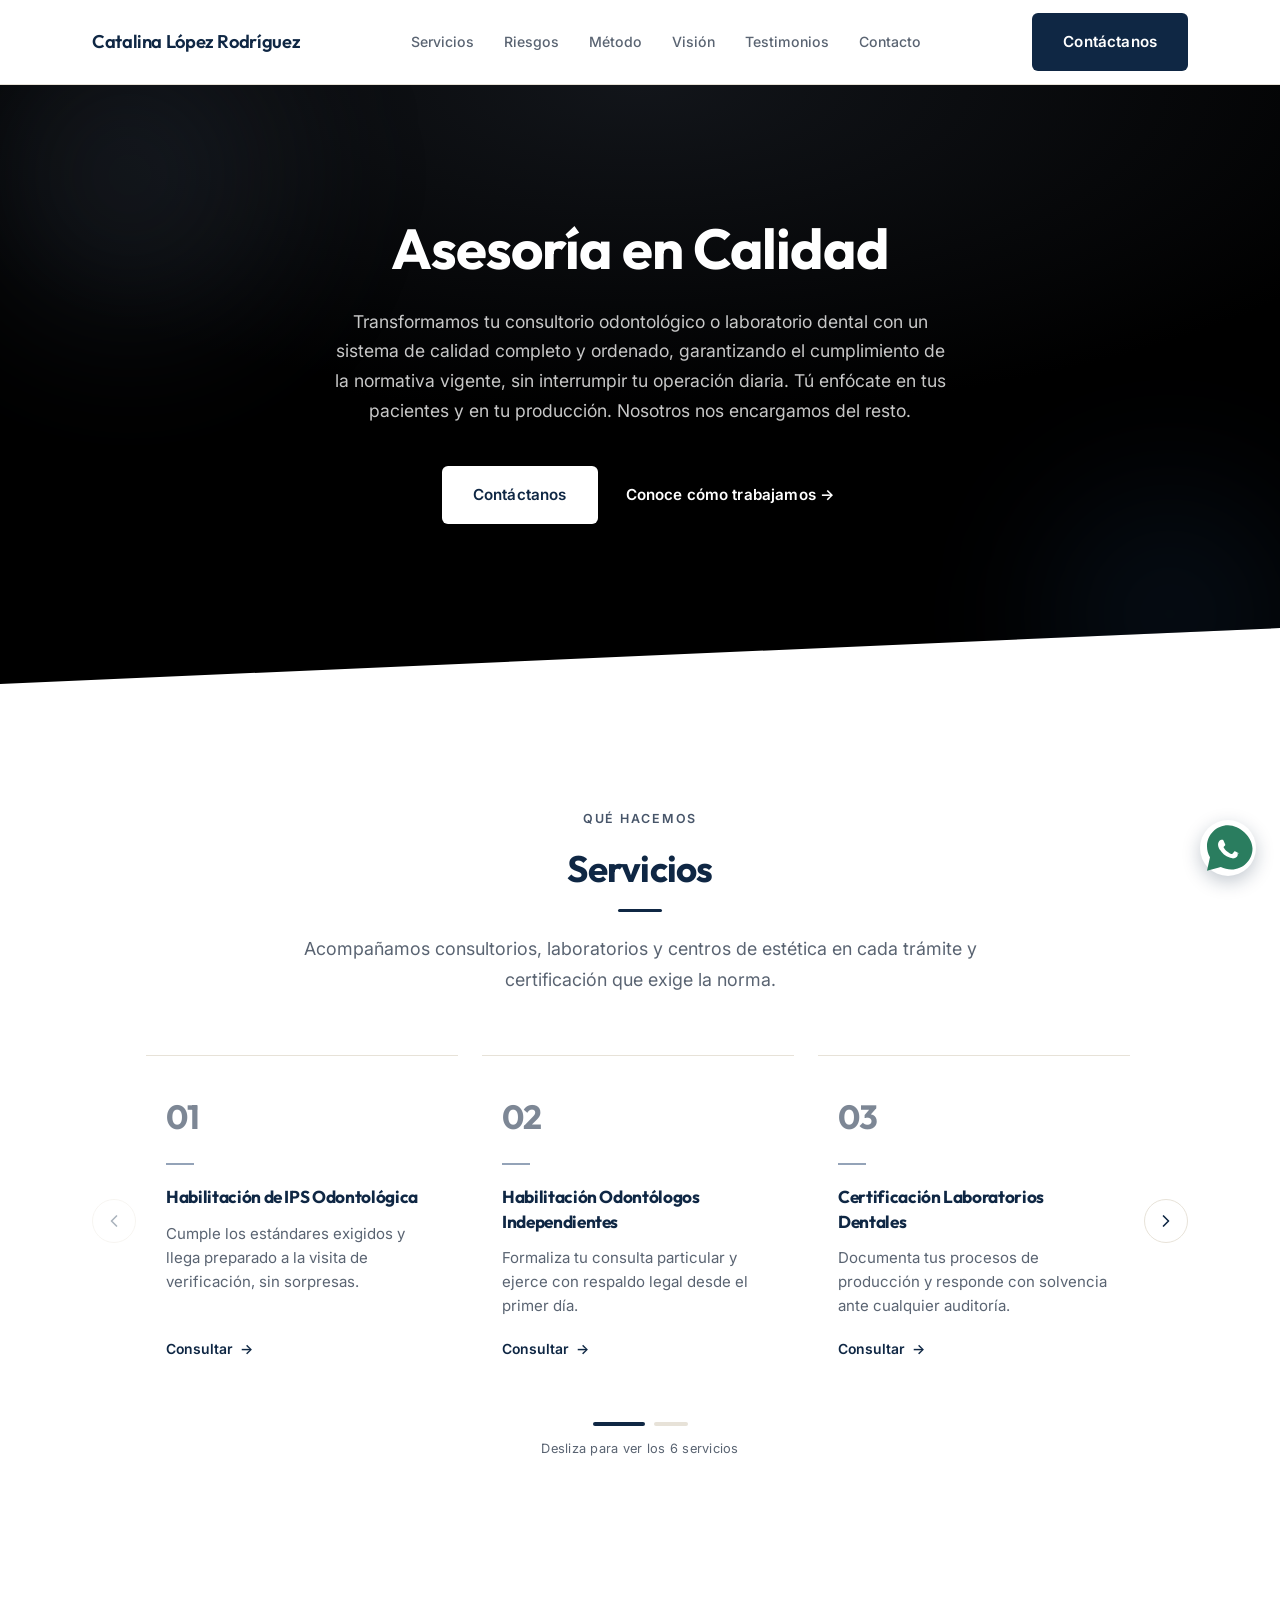
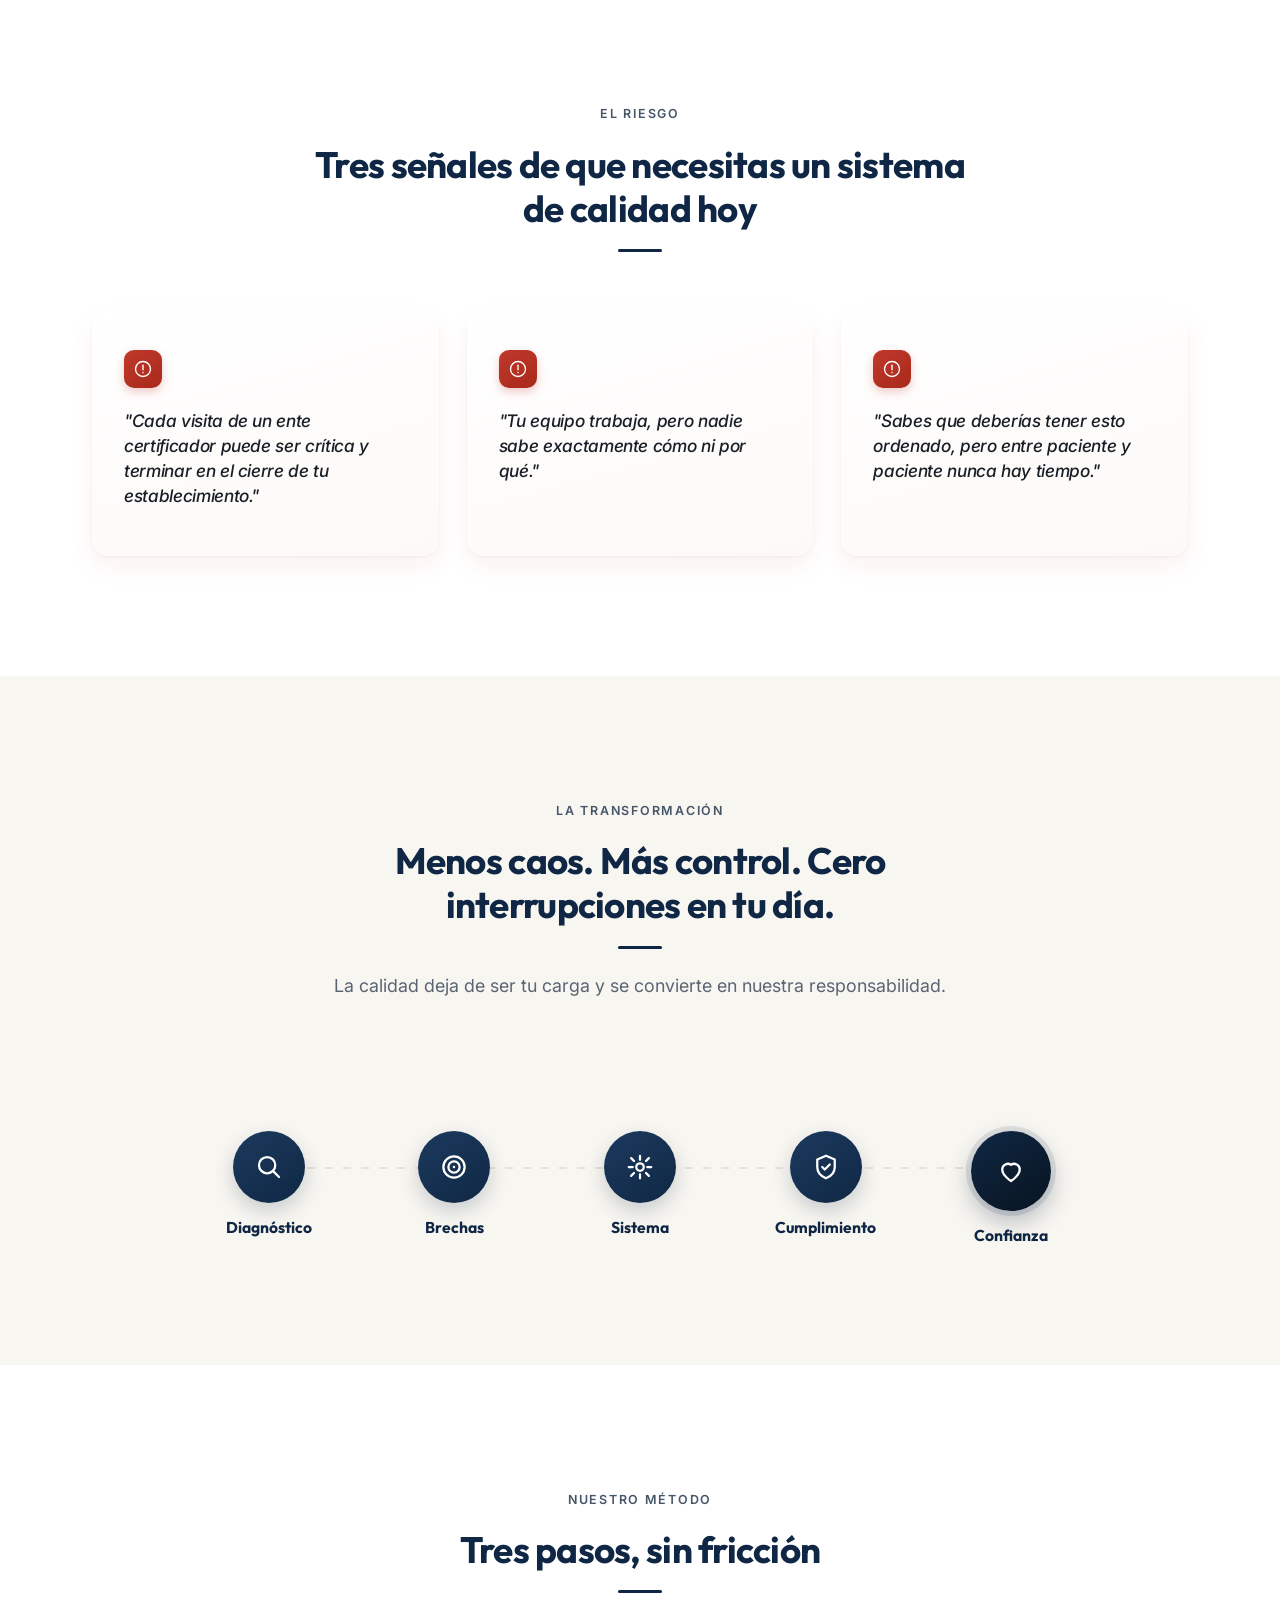
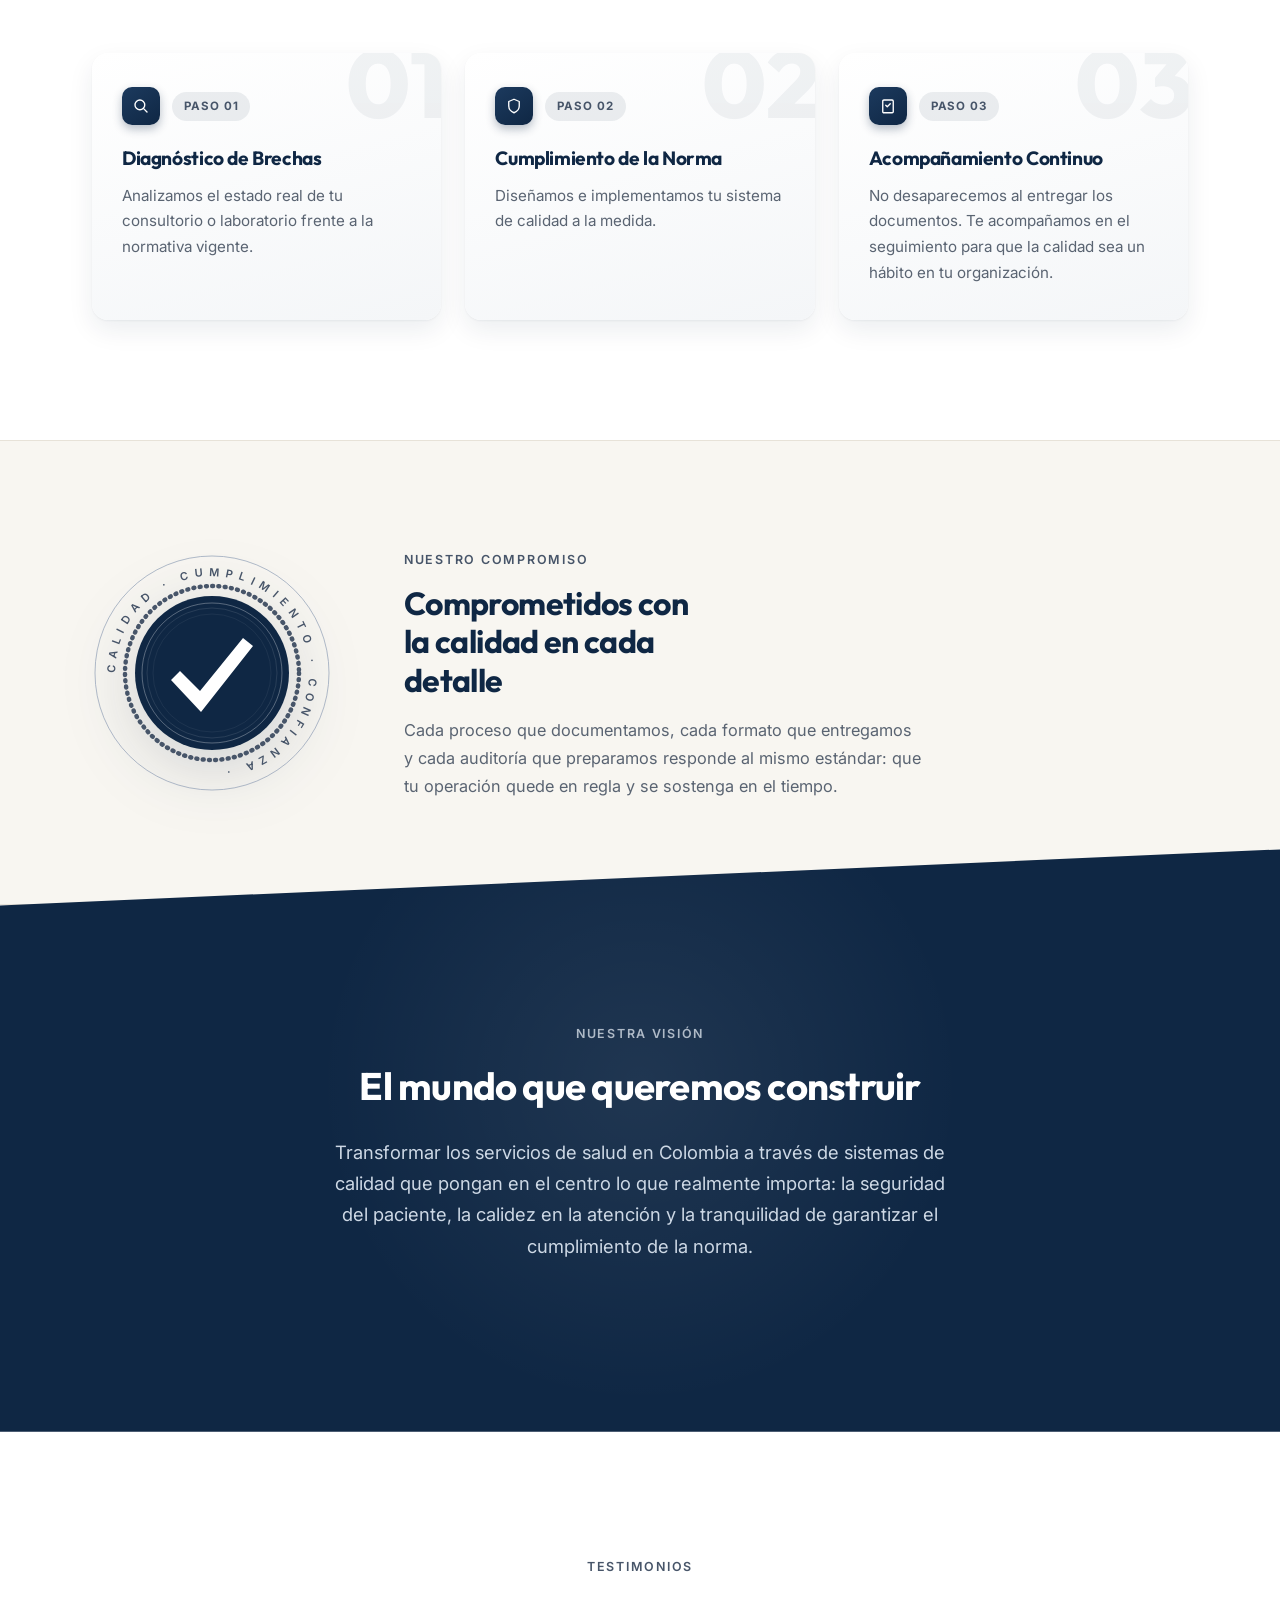
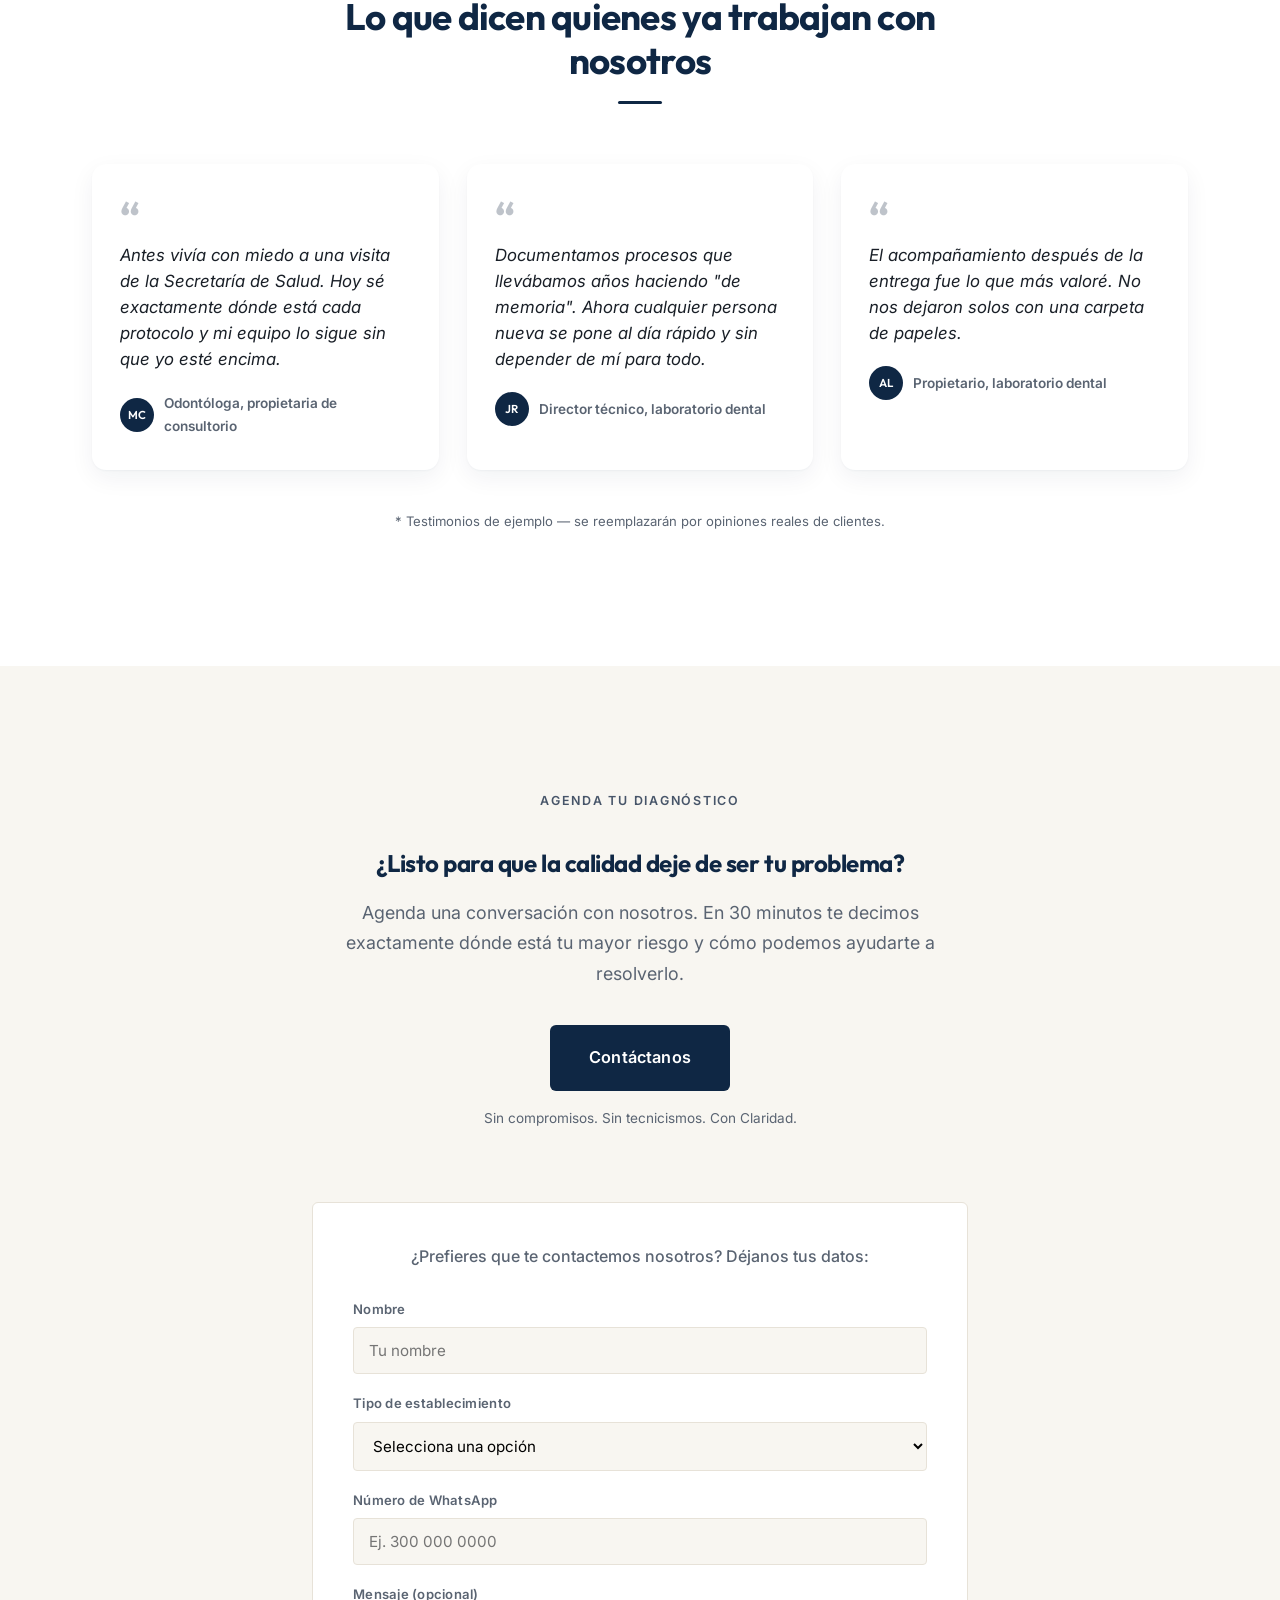
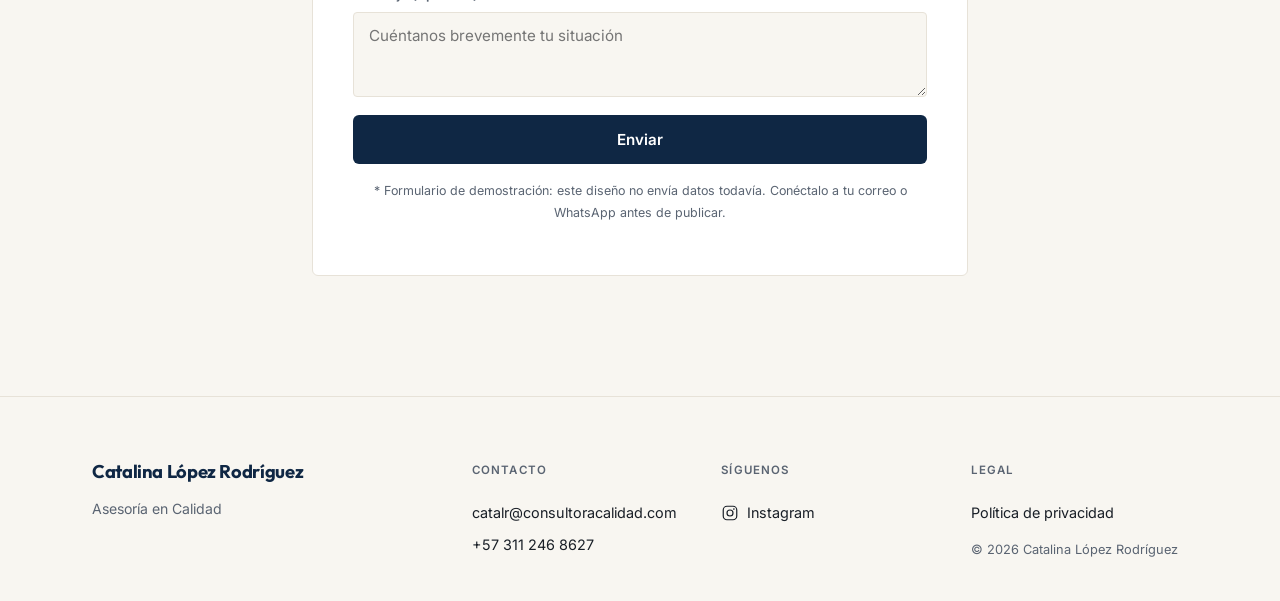
==== commit fa369987: "Redraw the emblem as a proper hallmark The previous mark was structurally sound but generic — a navy" ====
--- a/index.html
+++ b/index.html
@@ -8,7 +8,7 @@
   <link rel="preconnect" href="https://fonts.googleapis.com">
   <link rel="preconnect" href="https://fonts.gstatic.com" crossorigin>
   <link href="https://fonts.googleapis.com/css2?family=Outfit:wght@400;500;600;700;800&family=Inter:ital,wght@0,400;0,500;0,600;1,400;1,500&display=swap" rel="stylesheet">
-  <link rel="stylesheet" href="styles.css?v=33">
+  <link rel="stylesheet" href="styles.css?v=35">
   <script>document.documentElement.classList.add('js');</script>
 </head>
 <body>
@@ -270,24 +270,47 @@
       <div class="container seal-band-inner">
         <div class="emblem-wrap" id="emblem-wrap">
           <div class="emblem-tilt">
-            <svg class="emblem" viewBox="0 0 220 220" fill="none" aria-hidden="true">
-              <!-- Outer hairline ring, drawn on entry -->
-              <circle class="emblem-ring" cx="110" cy="110" r="104"
-                      stroke="var(--navy)" stroke-width="1.5"/>
-              <!-- Tick marks: the machined-bezel detail that reads as a seal -->
-              <g class="emblem-ticks" stroke="var(--slate-light)" stroke-width="2" stroke-linecap="round">
-                <path d="M110 12v9M110 199v9M12 110h9M199 110h9"/>
-                <path d="M40.6 40.6l6.4 6.4M173 173l6.4 6.4M179.4 40.6l-6.4 6.4M47 173l-6.4 6.4"/>
+            <svg class="emblem" viewBox="0 0 240 240" fill="none" aria-hidden="true">
+              <defs>
+                <!-- Baseline for the circular lockup type -->
+                <path id="emblemTypePath"
+                      d="M120 120 m -97 0 a 97 97 0 1 1 194 0 a 97 97 0 1 1 -194 0"/>
+              </defs>
+
+              <!-- Hairline that closes the composition -->
+              <circle class="emblem-ring" cx="120" cy="120" r="117"
+                      stroke="var(--slate-light)" stroke-width="0.75"/>
+
+              <!-- Circular type: the detail that separates a real hallmark
+                   from a generic success icon -->
+              <g class="emblem-type-ring">
+                <text class="emblem-type">
+                  <textPath href="#emblemTypePath" startOffset="0%">
+                    CALIDAD · CUMPLIMIENTO · CONFIANZA ·
+                  </textPath>
+                </text>
               </g>
-              <!-- Solid navy disc -->
-              <circle class="emblem-disc" cx="110" cy="110" r="82" fill="var(--navy)"/>
-              <!-- Inner hairline, knocked out of the disc -->
-              <circle class="emblem-inner" cx="110" cy="110" r="70"
-                      stroke="rgba(255,255,255,0.22)" stroke-width="1"/>
-              <!-- The check, stroked on -->
-              <path class="emblem-check" d="M78 111 L100 133 L145 86"
-                    stroke="#fff" stroke-width="9"
-                    stroke-linecap="round" stroke-linejoin="round"/>
+
+              <!-- Machined bezel: one dashed stroke reads as many fine ticks -->
+              <circle class="emblem-bezel" cx="120" cy="120" r="87"
+                      stroke="var(--slate)" stroke-width="4.5"
+                      stroke-dasharray="0.9 5.4" stroke-linecap="round"/>
+
+              <!-- Body -->
+              <circle class="emblem-disc" cx="120" cy="120" r="77" fill="var(--navy)"/>
+
+              <!-- Guilloché: concentric hairlines give the face material depth -->
+              <g class="emblem-guilloche" stroke="#fff">
+                <circle cx="120" cy="120" r="70" stroke-opacity="0.34" stroke-width="0.9"/>
+                <circle cx="120" cy="120" r="65" stroke-opacity="0.18" stroke-width="0.6"/>
+                <circle cx="120" cy="120" r="59" stroke-opacity="0.1" stroke-width="0.6"/>
+              </g>
+
+              <!-- Check drawn as a filled figure, not a uniform icon stroke:
+                   the short arm is lighter than the long one and both
+                   terminals are cut on the diagonal. -->
+              <path class="emblem-check" fill="#fff"
+                    d="M88 118 L108 138 L151 85 L161 93 L109 159 L79 127 Z"/>
             </svg>
           </div>
         </div>
@@ -431,6 +454,6 @@
     </svg>
   </a>
 
-  <script src="script.js?v=33"></script>
+  <script src="script.js?v=35"></script>
 </body>
 </html>
--- a/styles.css
+++ b/styles.css
@@ -928,42 +928,71 @@
 }
 .emblem {
   display: block;
-  width: 220px;
-  height: 220px;
+  width: 240px;
+  height: 240px;
   overflow: visible;
-  filter: drop-shadow(0 14px 26px rgba(15, 39, 68, 0.18));
-}
+  filter: drop-shadow(0 16px 30px rgba(15, 39, 68, 0.16));
+}
+
+/* Circular lockup type */
+.emblem-type {
+  font-family: 'Inter', sans-serif;
+  font-size: 11px;
+  font-weight: 600;
+  letter-spacing: 6.2px;
+  fill: var(--slate);
+  text-transform: uppercase;
+}
+/* The type ring turns only on hover — deliberate, responsive motion rather
+   than the perpetual spin the skill flags as a decorative anti-pattern. */
+.emblem-type-ring {
+  transform-origin: 120px 120px;
+  transition: transform 1.6s cubic-bezier(0.16, 1, 0.3, 1);
+}
+.emblem-wrap:hover .emblem-type-ring { transform: rotate(24deg); }
 
 /* Entry animation: the mark assembles itself once, then rests. */
-.emblem-ring,
-.emblem-inner {
-  stroke-dasharray: 660;
-  stroke-dashoffset: 660;
-  transition: stroke-dashoffset 1.2s cubic-bezier(0.16, 1, 0.3, 1);
-}
-.emblem-inner { transition-delay: 0.15s; }
+.emblem-ring {
+  stroke-dasharray: 740;
+  stroke-dashoffset: 740;
+  transition: stroke-dashoffset 1.3s cubic-bezier(0.16, 1, 0.3, 1);
+}
+.emblem-bezel {
+  stroke-dasharray: 0.9 5.4;
+  opacity: 0;
+  transform-origin: 120px 120px;
+  transform: rotate(-24deg);
+  transition: opacity 0.8s ease 0.5s, transform 1.1s cubic-bezier(0.16, 1, 0.3, 1) 0.5s;
+}
 .emblem-disc {
-  transform-origin: 110px 110px;
-  transform: scale(0.6);
+  transform-origin: 120px 120px;
+  transform: scale(0.62);
   opacity: 0;
-  transition: transform 0.7s cubic-bezier(0.16, 1, 0.3, 1) 0.25s,
-              opacity 0.5s ease 0.25s;
+  transition: transform 0.75s cubic-bezier(0.16, 1, 0.3, 1) 0.28s,
+              opacity 0.5s ease 0.28s;
+}
+.emblem-guilloche {
+  opacity: 0;
+  transition: opacity 0.9s ease 0.85s;
 }
 .emblem-check {
-  stroke-dasharray: 100;
-  stroke-dashoffset: 100;
-  transition: stroke-dashoffset 0.6s cubic-bezier(0.16, 1, 0.3, 1) 0.75s;
-}
-.emblem-ticks {
+  transform-origin: 120px 120px;
+  transform: scale(0.55);
   opacity: 0;
-  transition: opacity 0.6s ease 0.55s;
-}
-
-.emblem-wrap.is-revealed .emblem-ring,
-.emblem-wrap.is-revealed .emblem-inner { stroke-dashoffset: 0; }
+  transition: transform 0.6s cubic-bezier(0.34, 1.56, 0.64, 1) 0.7s,
+              opacity 0.35s ease 0.7s;
+}
+.emblem-type-ring {
+  opacity: 0;
+  transition: opacity 0.9s ease 0.95s, transform 1.6s cubic-bezier(0.16, 1, 0.3, 1);
+}
+
+.emblem-wrap.is-revealed .emblem-ring { stroke-dashoffset: 0; }
+.emblem-wrap.is-revealed .emblem-bezel { opacity: 1; transform: rotate(0deg); }
 .emblem-wrap.is-revealed .emblem-disc { transform: scale(1); opacity: 1; }
-.emblem-wrap.is-revealed .emblem-check { stroke-dashoffset: 0; }
-.emblem-wrap.is-revealed .emblem-ticks { opacity: 1; }
+.emblem-wrap.is-revealed .emblem-guilloche { opacity: 1; }
+.emblem-wrap.is-revealed .emblem-check { transform: scale(1); opacity: 1; }
+.emblem-wrap.is-revealed .emblem-type-ring { opacity: 1; }
 
 .seal-copy .eyebrow { margin-bottom: 14px; }
 .seal-copy h2 {
@@ -979,11 +1008,13 @@
 }
 
 @media (prefers-reduced-motion: reduce) {
-  .emblem-ring,
-  .emblem-inner,
-  .emblem-check { stroke-dashoffset: 0; transition: none; }
-  .emblem-disc { transform: scale(1); opacity: 1; transition: none; }
-  .emblem-ticks { opacity: 1; transition: none; }
+  .emblem-ring { stroke-dashoffset: 0; transition: none; }
+  .emblem-disc,
+  .emblem-check { transform: none; opacity: 1; transition: none; }
+  .emblem-bezel { opacity: 1; transform: none; transition: none; }
+  .emblem-guilloche,
+  .emblem-type-ring { opacity: 1; transition: none; }
+  .emblem-wrap:hover .emblem-type-ring { transform: none; }
   .emblem-tilt { transition: none; }
 }
 
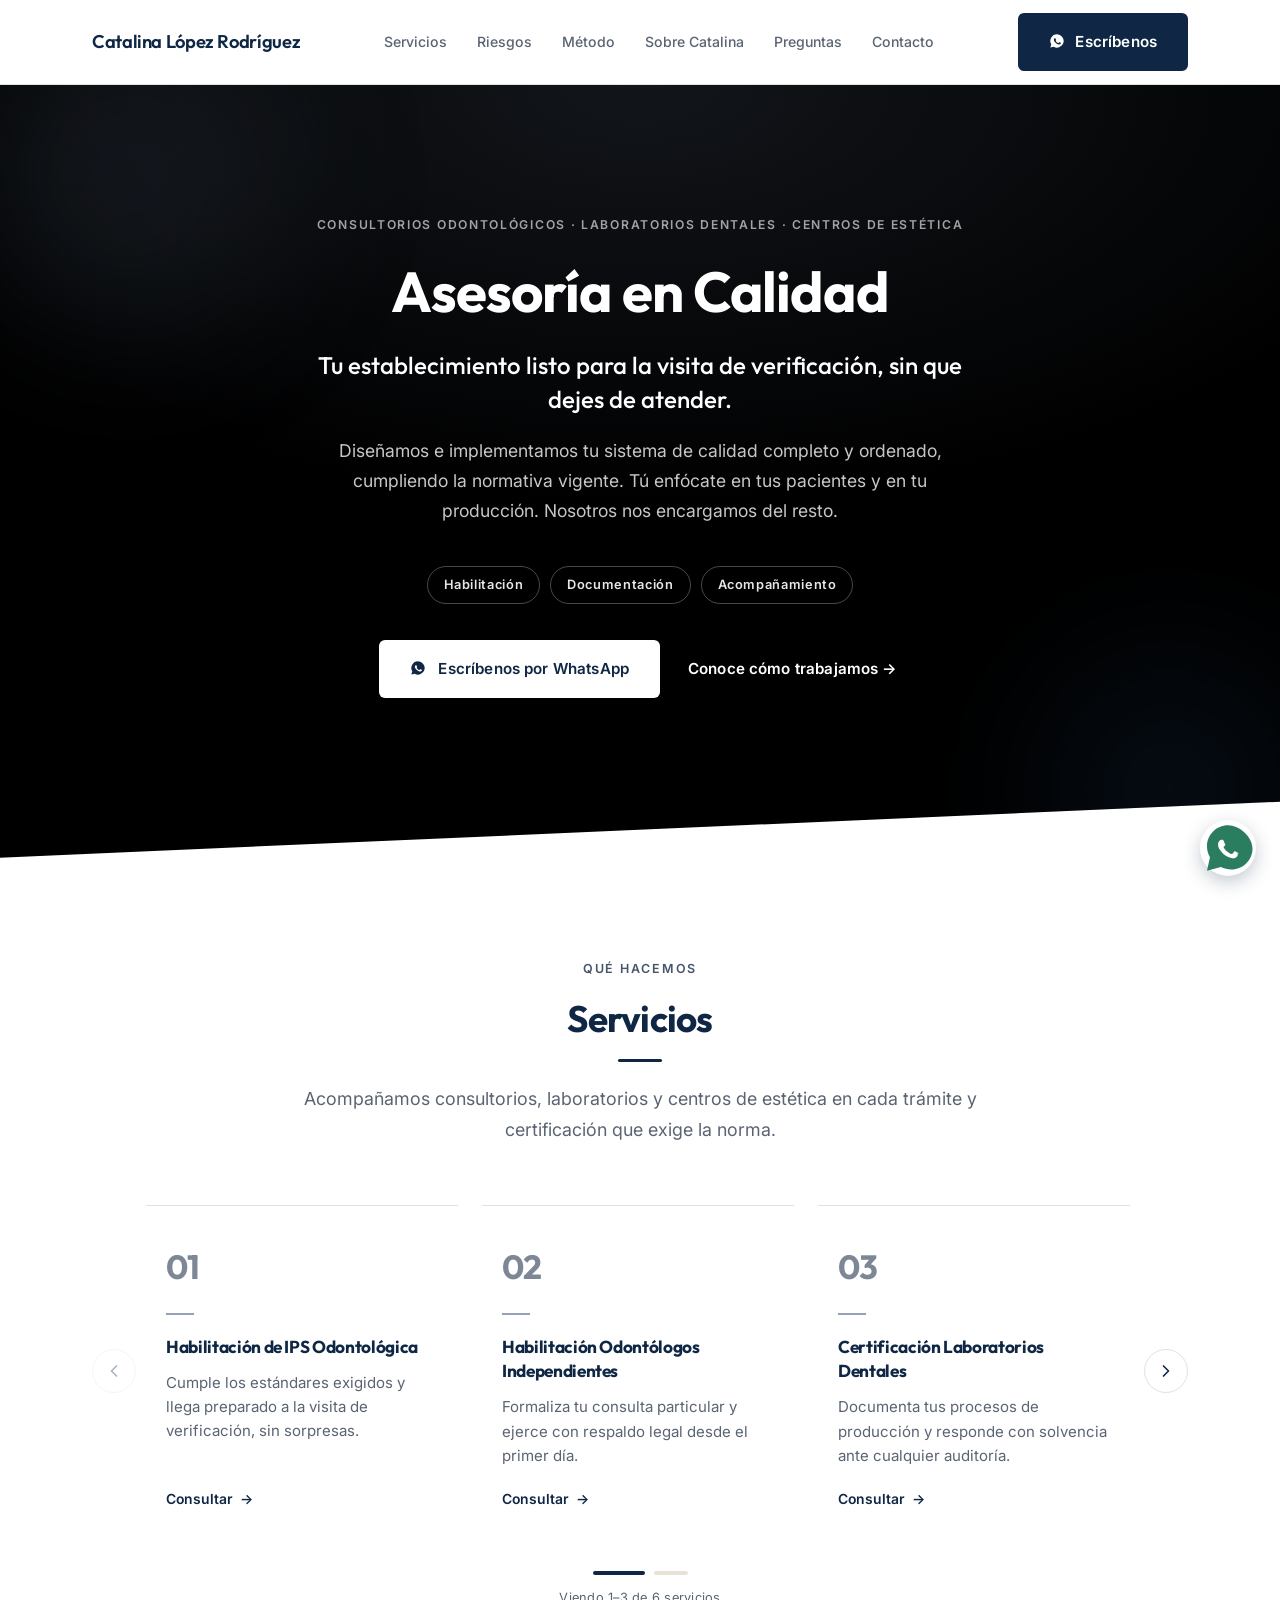
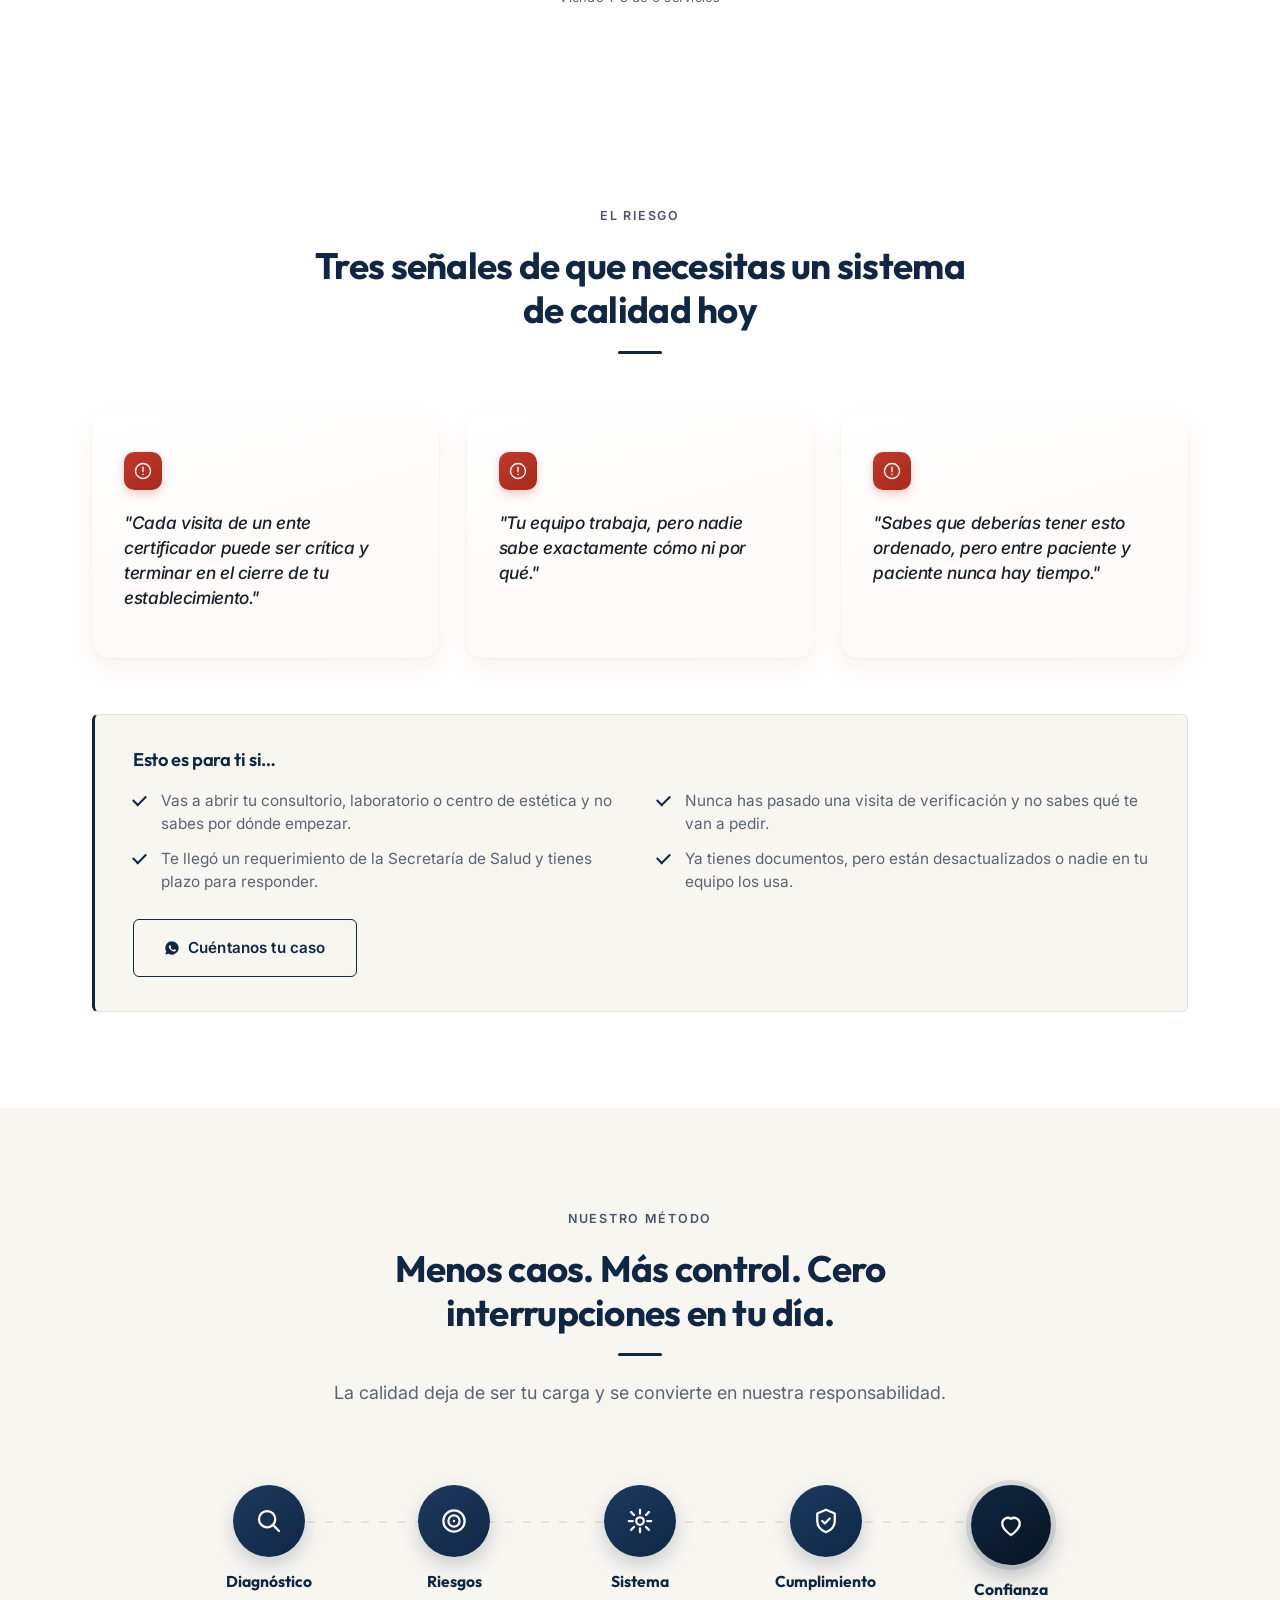
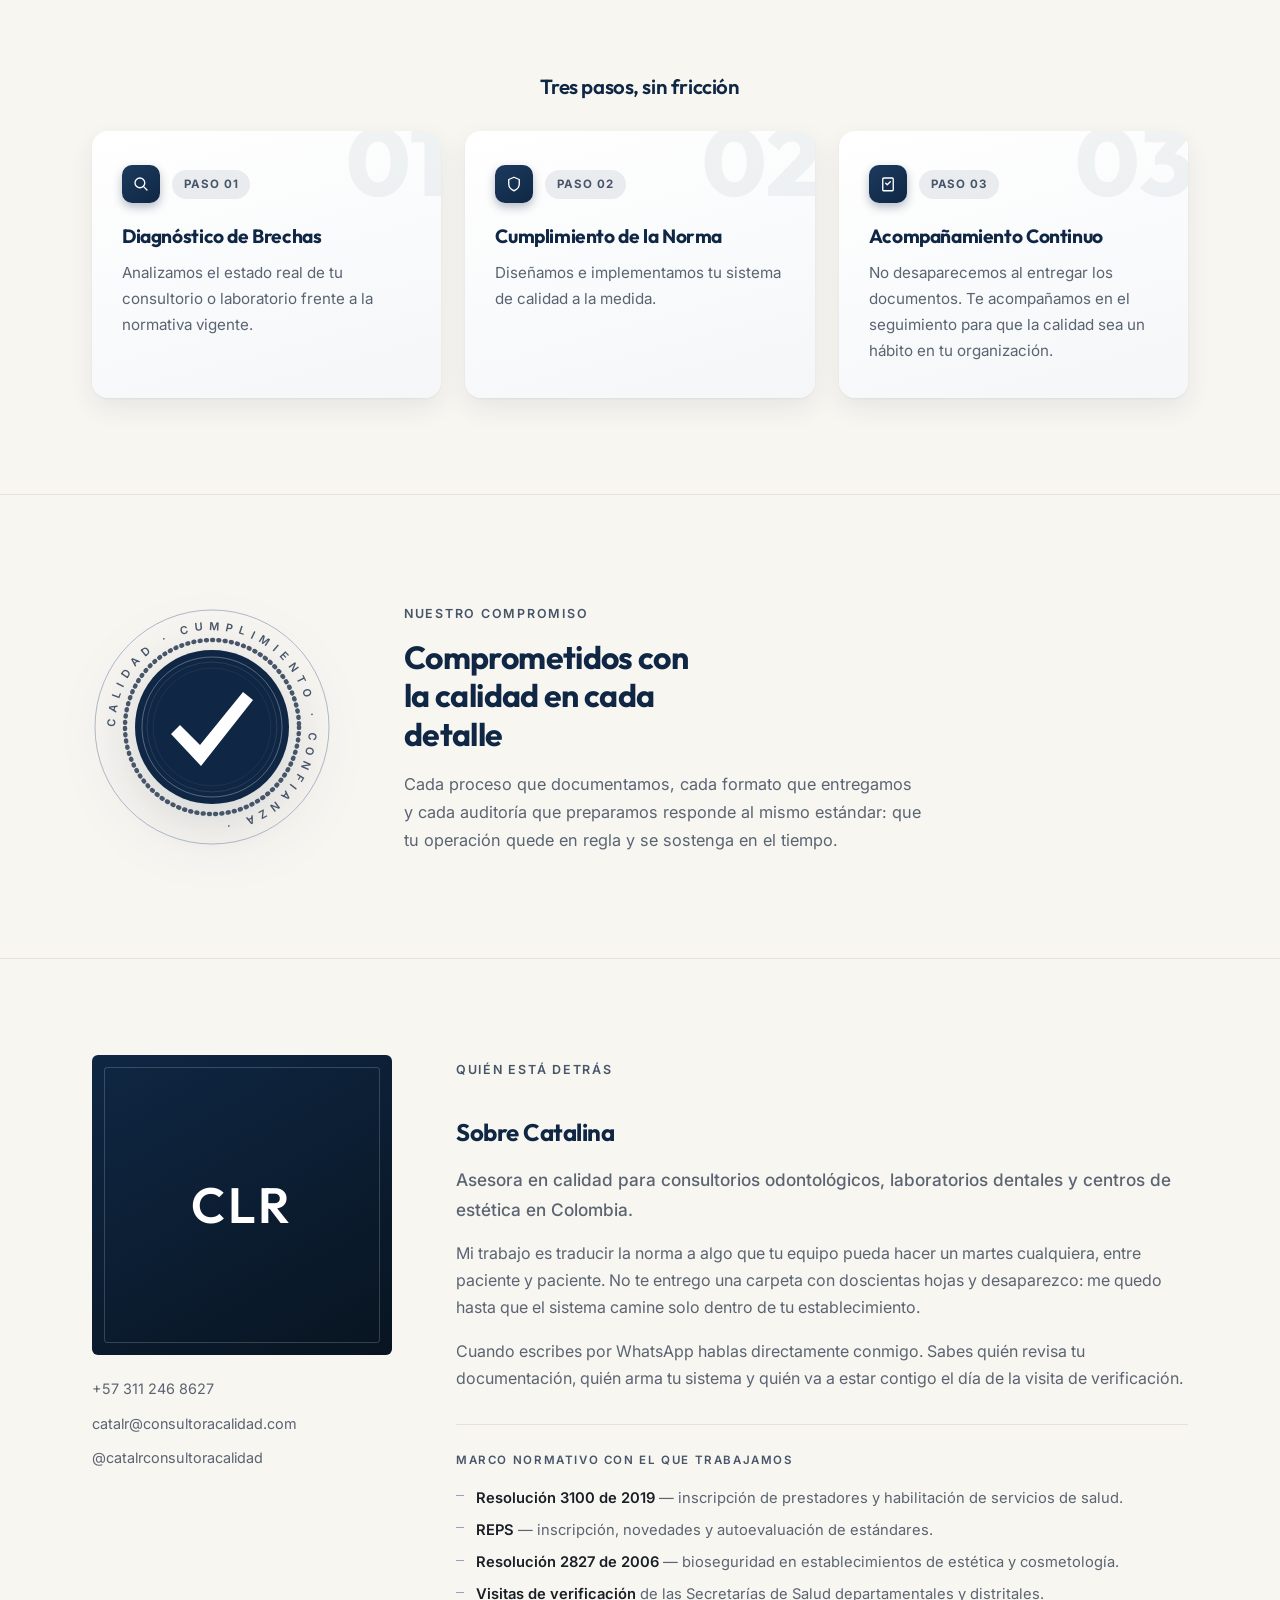
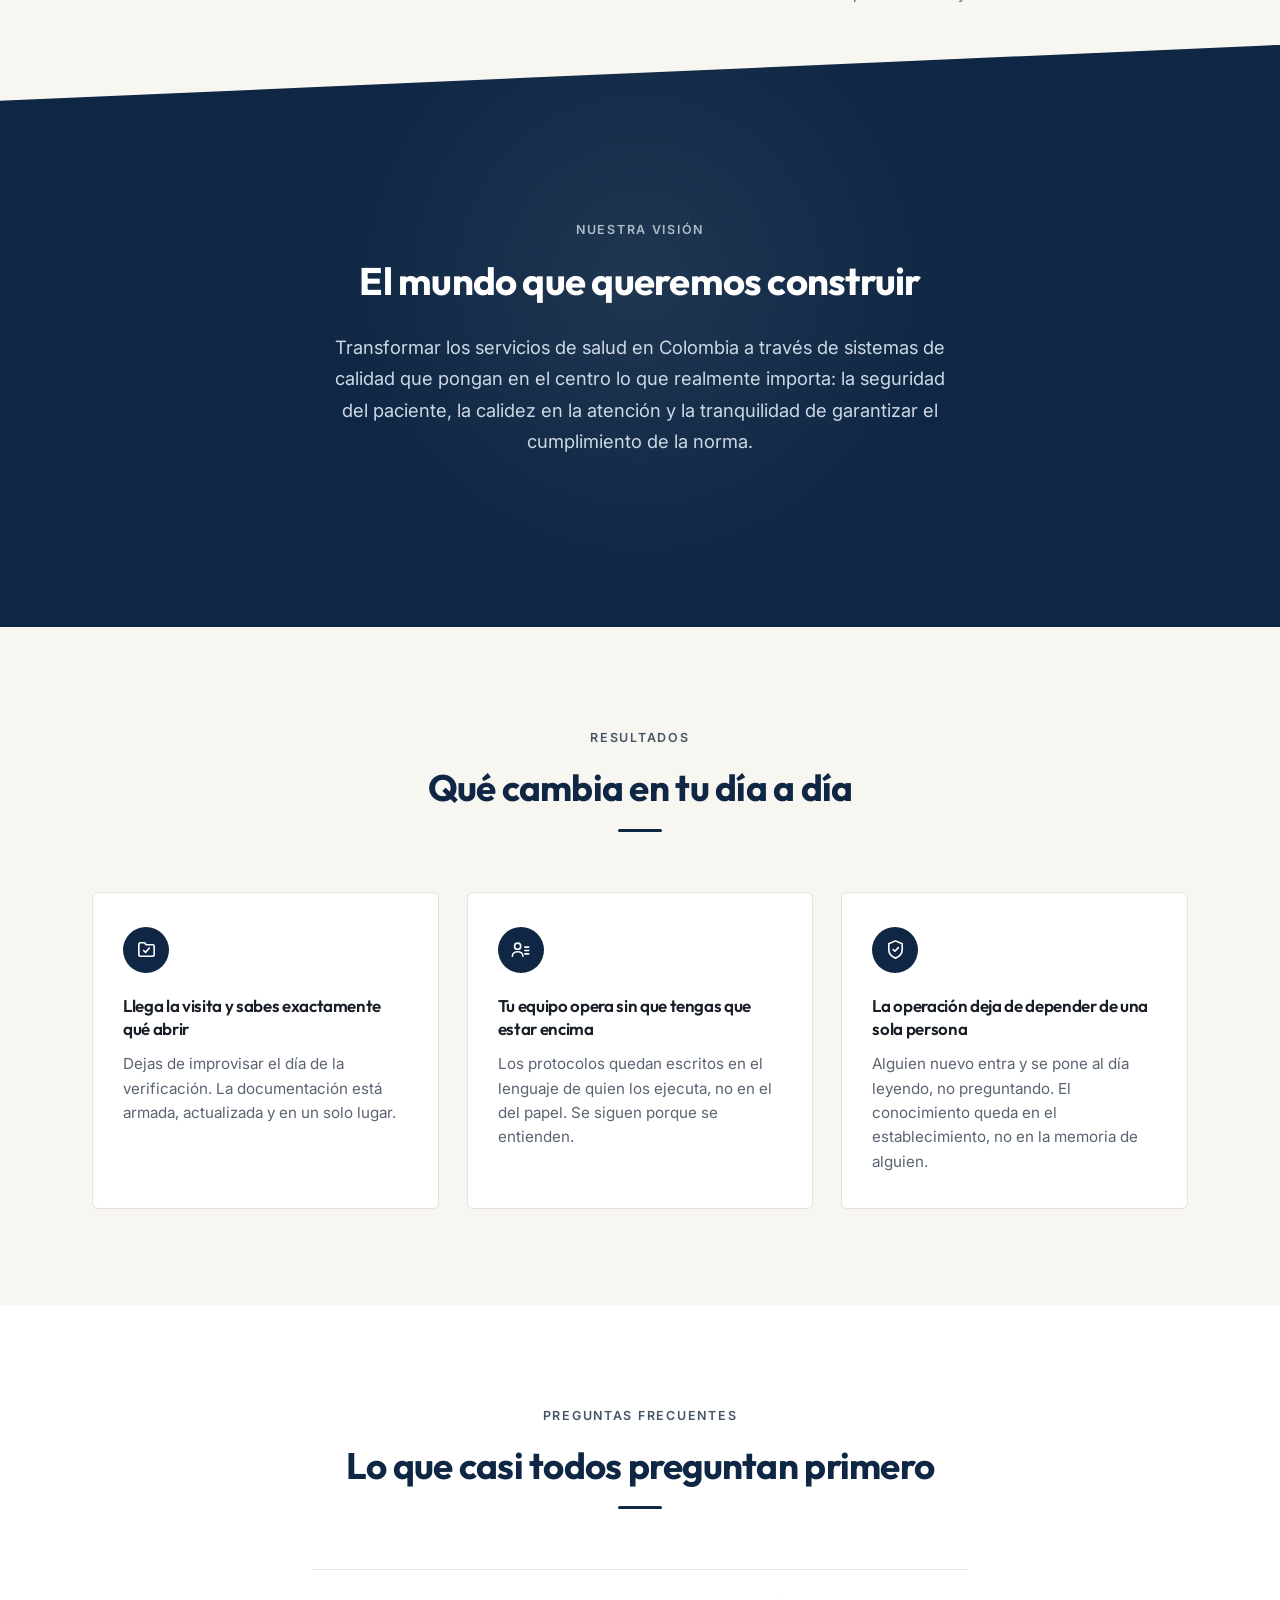
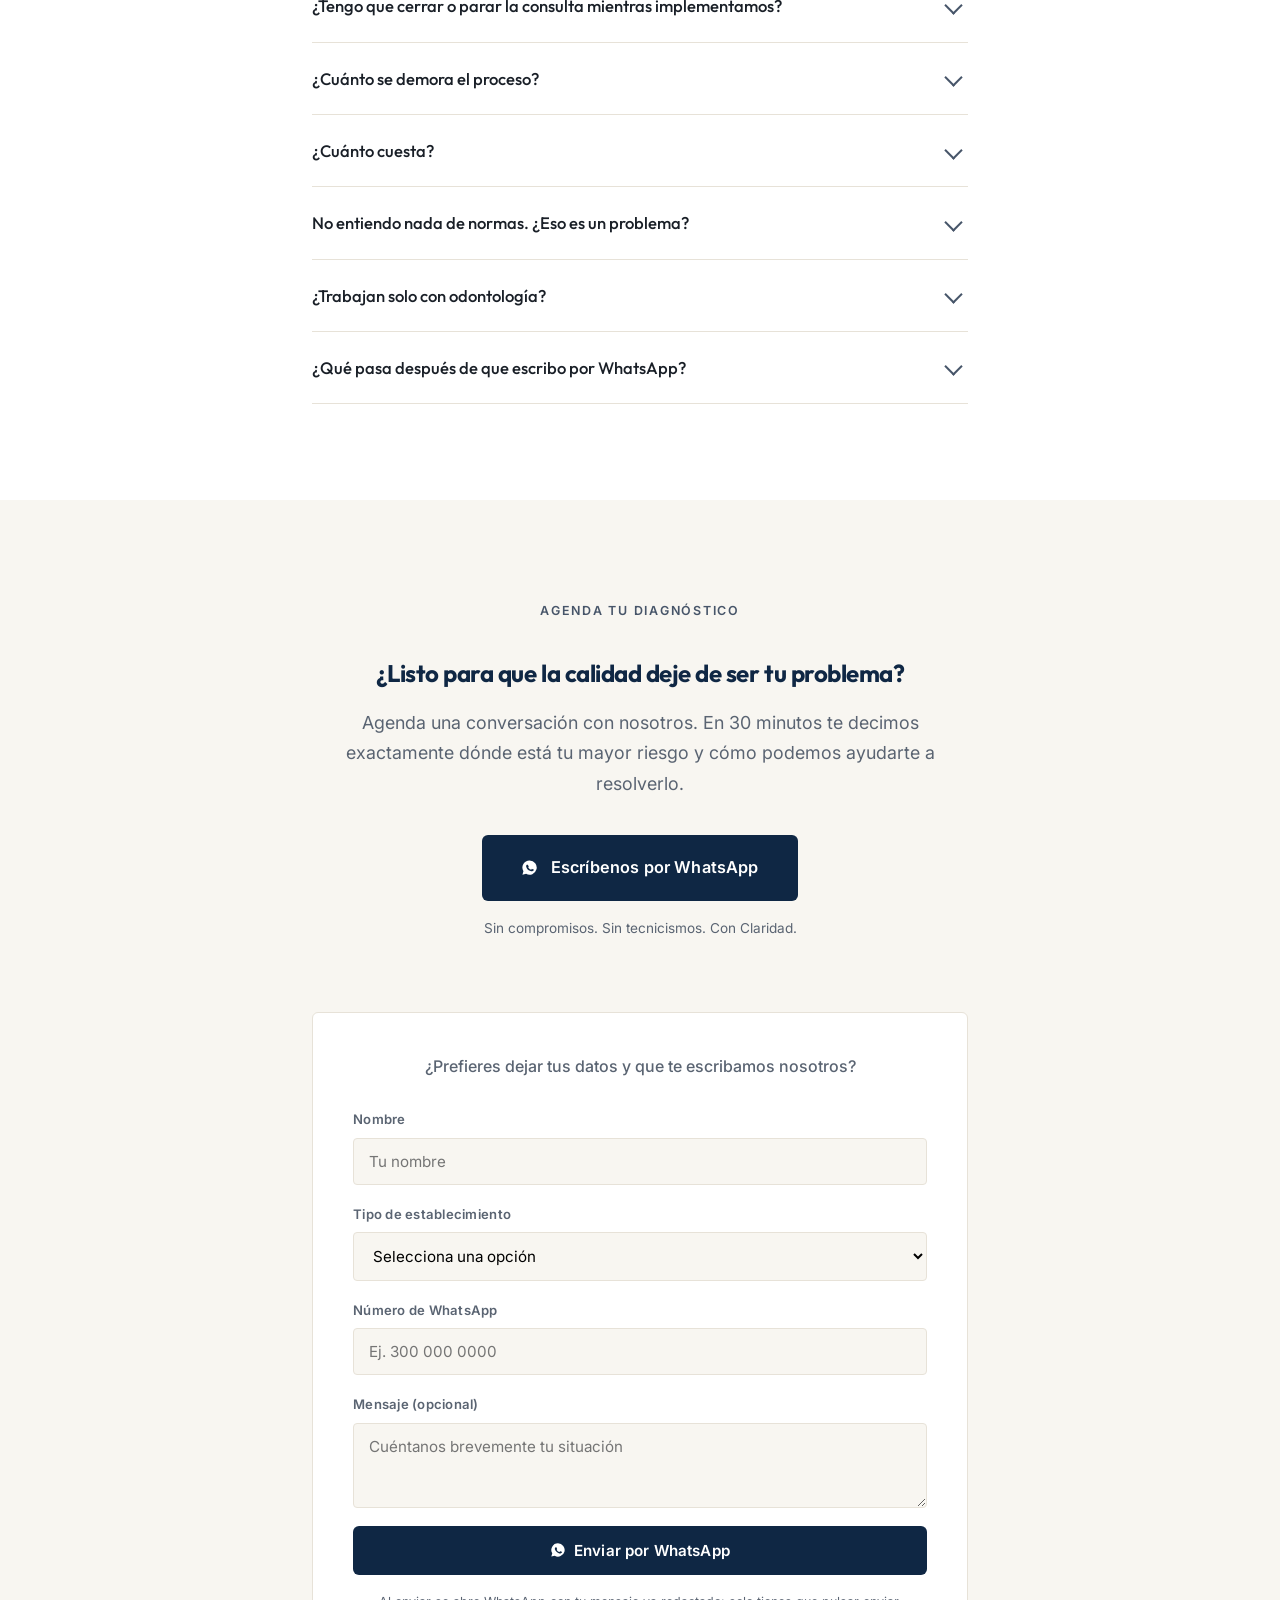
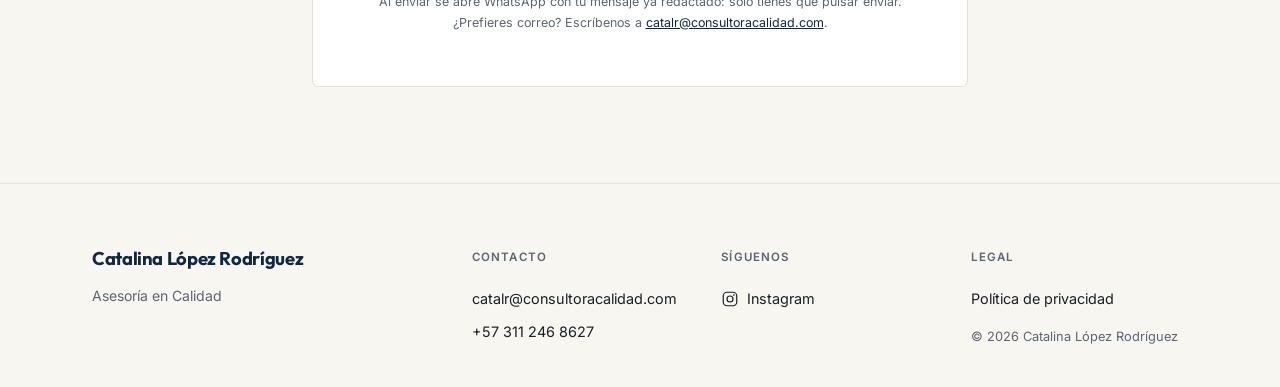
==== commit 2d3ce331: "Fix the trust defects a simulated visitor scored 3.02/5 on An evaluation agent playing a dentist-own" ====
--- a/index.html
+++ b/index.html
@@ -4,16 +4,18 @@
   <meta charset="UTF-8">
   <meta name="viewport" content="width=device-width, initial-scale=1.0">
   <title>Catalina López Rodríguez | Asesoría en Calidad</title>
-  <meta name="description" content="Blindamos tu consultorio odontológico o laboratorio dental con un sistema de calidad completo, sin interrumpir tu operación diaria.">
+  <meta name="description" content="Asesoría en calidad para consultorios odontológicos, laboratorios dentales y centros de estética en Colombia. Habilitación, documentación y acompañamiento, sin interrumpir tu operación diaria.">
   <link rel="preconnect" href="https://fonts.googleapis.com">
   <link rel="preconnect" href="https://fonts.gstatic.com" crossorigin>
   <link href="https://fonts.googleapis.com/css2?family=Outfit:wght@400;500;600;700;800&family=Inter:ital,wght@0,400;0,500;0,600;1,400;1,500&display=swap" rel="stylesheet">
-  <link rel="stylesheet" href="styles.css?v=35">
+  <link rel="stylesheet" href="styles.css?v=36">
   <script>document.documentElement.classList.add('js');</script>
 </head>
 <body>
 
   <div class="scroll-progress-track" aria-hidden="true"><span id="scroll-progress"></span></div>
+
+  <div class="nav-scrim" id="nav-scrim" hidden></div>
 
   <header class="site-header" id="top">
     <div class="container header-inner">
@@ -22,11 +24,14 @@
         <a href="#servicios">Servicios</a>
         <a href="#dolores">Riesgos</a>
         <a href="#pilares">Método</a>
-        <a href="#vision">Visión</a>
-        <a href="#testimonios">Testimonios</a>
+        <a href="#sobre">Sobre Catalina</a>
+        <a href="#preguntas">Preguntas</a>
         <a href="#contacto">Contacto</a>
       </nav>
-      <a href="https://wa.me/573112468627?text=Hola%20Catalina%2C%20quiero%20mi%20diagn%C3%B3stico%20de%20calidad" class="btn btn-primary nav-cta" target="_blank" rel="noopener">Contáctanos</a>
+      <a href="https://wa.me/573112468627?text=Hola%20Catalina%2C%20quiero%20mi%20diagn%C3%B3stico%20de%20calidad" class="btn btn-primary nav-cta" target="_blank" rel="noopener">
+        <svg class="btn-wa-icon" viewBox="0 0 24 24" fill="currentColor" aria-hidden="true"><path d="M12 2a10 10 0 00-8.6 15.1L2 22l5.1-1.3A10 10 0 1012 2zm5.1 14.1c-.2.6-1.2 1.2-1.7 1.2-.4 0-.5.3-3-.7-2.5-1-4-3.6-4.2-3.8-.1-.2-1-1.3-1-2.5s.6-1.8.9-2.1c.2-.2.5-.3.6-.3h.5c.2 0 .4 0 .6.5l.9 2c.1.2.1.4 0 .5l-.4.5c-.1.2-.3.3-.1.6.1.3.7 1.1 1.5 1.8 1 .9 1.8 1.1 2.1 1.3.2.1.4 0 .5-.1l.8-1c.2-.2.3-.2.5-.1l2 .9c.2.1.4.2.4.3.1.1.1.5-.1 1z"/></svg>
+        Escríbenos
+      </a>
       <button class="nav-toggle" id="nav-toggle" aria-label="Abrir menú" aria-expanded="false">
         <span></span><span></span><span></span>
       </button>
@@ -40,14 +45,25 @@
       <span class="hero-orb hero-orb-2" aria-hidden="true"></span>
       <div class="container hero-inner-centered">
         <div class="hero-copy">
+          <span class="hero-eyebrow">Consultorios odontológicos · Laboratorios dentales · Centros de estética</span>
           <h1>Asesoría en Calidad</h1>
+          <p class="hero-promise">
+            Tu establecimiento listo para la visita de verificación, sin que dejes de atender.
+          </p>
           <p class="hero-sub">
-            Transformamos tu consultorio odontológico o laboratorio dental con un sistema de calidad completo y ordenado,
-            garantizando el cumplimiento de la normativa vigente, sin interrumpir tu operación diaria. Tú enfócate en tus
-            pacientes y en tu producción. Nosotros nos encargamos del resto.
+            Diseñamos e implementamos tu sistema de calidad completo y ordenado, cumpliendo la normativa vigente.
+            Tú enfócate en tus pacientes y en tu producción. Nosotros nos encargamos del resto.
           </p>
+          <ul class="hero-chips">
+            <li>Habilitación</li>
+            <li>Documentación</li>
+            <li>Acompañamiento</li>
+          </ul>
           <div class="hero-actions hero-actions-centered">
-            <a href="https://wa.me/573112468627?text=Hola%20Catalina%2C%20quiero%20mi%20diagn%C3%B3stico%20de%20calidad" class="btn btn-primary" target="_blank" rel="noopener">Contáctanos</a>
+            <a href="https://wa.me/573112468627?text=Hola%20Catalina%2C%20quiero%20mi%20diagn%C3%B3stico%20de%20calidad" class="btn btn-primary" target="_blank" rel="noopener">
+              <svg class="btn-wa-icon" viewBox="0 0 24 24" fill="currentColor" aria-hidden="true"><path d="M12 2a10 10 0 00-8.6 15.1L2 22l5.1-1.3A10 10 0 1012 2zm5.1 14.1c-.2.6-1.2 1.2-1.7 1.2-.4 0-.5.3-3-.7-2.5-1-4-3.6-4.2-3.8-.1-.2-1-1.3-1-2.5s.6-1.8.9-2.1c.2-.2.5-.3.6-.3h.5c.2 0 .4 0 .6.5l.9 2c.1.2.1.4 0 .5l-.4.5c-.1.2-.3.3-.1.6.1.3.7 1.1 1.5 1.8 1 .9 1.8 1.1 2.1 1.3.2.1.4 0 .5-.1l.8-1c.2-.2.3-.2.5-.1l2 .9c.2.1.4.2.4.3.1.1.1.5-.1 1z"/></svg>
+              Escríbenos por WhatsApp
+            </a>
             <a href="#pilares" class="btn btn-text btn-text-light">Conoce cómo trabajamos <span aria-hidden="true">→</span></a>
           </div>
         </div>
@@ -134,7 +150,7 @@
         </div>
         <div class="carousel-status">
           <div class="carousel-dots" id="carousel-dots" role="tablist" aria-label="Páginas de servicios"></div>
-          <span class="carousel-hint">Desliza para ver los 6 servicios</span>
+          <span class="carousel-hint" id="carousel-hint">6 servicios · desliza para verlos todos</span>
         </div>
       </div>
     </section>
@@ -169,14 +185,28 @@
             <h3>"Sabes que deberías tener esto ordenado, pero entre paciente y paciente nunca hay tiempo."</h3>
           </article>
         </div>
-      </div>
-    </section>
-
-    <!-- PROPUESTA DE TRANSFORMACIÓN -->
-    <section class="section alt fade-in">
+
+        <div class="fit-check">
+          <h3 class="fit-title">Esto es para ti si…</h3>
+          <ul class="fit-list">
+            <li>Vas a abrir tu consultorio, laboratorio o centro de estética y no sabes por dónde empezar.</li>
+            <li>Nunca has pasado una visita de verificación y no sabes qué te van a pedir.</li>
+            <li>Te llegó un requerimiento de la Secretaría de Salud y tienes plazo para responder.</li>
+            <li>Ya tienes documentos, pero están desactualizados o nadie en tu equipo los usa.</li>
+          </ul>
+          <a href="https://wa.me/573112468627?text=Hola%20Catalina%2C%20quiero%20saber%20si%20mi%20caso%20aplica" class="btn btn-outline btn-wa" target="_blank" rel="noopener">
+            <svg class="btn-wa-icon" viewBox="0 0 24 24" fill="currentColor" aria-hidden="true"><path d="M12 2a10 10 0 00-8.6 15.1L2 22l5.1-1.3A10 10 0 1012 2zm5.1 14.1c-.2.6-1.2 1.2-1.7 1.2-.4 0-.5.3-3-.7-2.5-1-4-3.6-4.2-3.8-.1-.2-1-1.3-1-2.5s.6-1.8.9-2.1c.2-.2.5-.3.6-.3h.5c.2 0 .4 0 .6.5l.9 2c.1.2.1.4 0 .5l-.4.5c-.1.2-.3.3-.1.6.1.3.7 1.1 1.5 1.8 1 .9 1.8 1.1 2.1 1.3.2.1.4 0 .5-.1l.8-1c.2-.2.3-.2.5-.1l2 .9c.2.1.4.2.4.3.1.1.1.5-.1 1z"/></svg>
+            Cuéntanos tu caso
+          </a>
+        </div>
+      </div>
+    </section>
+
+    <!-- MÉTODO: la ruta y los tres pasos, en una sola sección -->
+    <section class="section alt fade-in" id="pilares">
       <div class="container">
         <div class="section-head">
-          <span class="eyebrow">La transformación</span>
+          <span class="eyebrow">Nuestro método</span>
           <h2>Menos caos. Más control. Cero interrupciones en tu día.</h2>
           <p class="lead-paragraph">La calidad deja de ser tu carga y se convierte en nuestra responsabilidad.</p>
         </div>
@@ -192,7 +222,7 @@
             <span class="route-icon" aria-hidden="true">
               <svg viewBox="0 0 24 24" fill="none"><circle cx="12" cy="12" r="8.5" stroke="#fff" stroke-width="1.8"/><circle cx="12" cy="12" r="4.5" stroke="#fff" stroke-width="1.8"/><circle cx="12" cy="12" r="1" fill="#fff"/></svg>
             </span>
-            <span class="route-label">Brechas</span>
+            <span class="route-label">Riesgos</span>
             <span class="route-tooltip" role="tooltip">Identificamos los riesgos críticos que pueden generarte sanciones.</span>
           </button>
           <button type="button" class="route-stop" aria-expanded="false">
@@ -217,16 +247,8 @@
             <span class="route-tooltip" role="tooltip">Ganas la confianza de tus pacientes y clientes.</span>
           </button>
         </div>
-      </div>
-    </section>
-
-    <!-- 3 PILARES -->
-    <section class="section fade-in" id="pilares">
-      <div class="container">
-        <div class="section-head">
-          <span class="eyebrow">Nuestro método</span>
-          <h2>Tres pasos, sin fricción</h2>
-        </div>
+
+        <h3 class="subsection-title">Tres pasos, sin fricción</h3>
         <div class="pillars-grid stagger">
           <article class="pillar">
             <span class="pillar-watermark" aria-hidden="true">01</span>
@@ -322,6 +344,51 @@
       </div>
     </section>
 
+    <!-- SOBRE CATALINA -->
+    <section class="section alt fade-in" id="sobre">
+      <div class="container">
+        <div class="about-grid">
+          <div class="about-side">
+            <div class="about-portrait">
+              <span class="about-monogram" aria-hidden="true">CLR</span>
+            </div>
+            <div class="about-direct">
+              <a class="about-link" href="https://wa.me/573112468627?text=Hola%20Catalina%2C%20quiero%20hablar%20contigo" target="_blank" rel="noopener">+57 311 246 8627</a>
+              <a class="about-link" href="mailto:catalr@consultoracalidad.com">catalr@consultoracalidad.com</a>
+              <a class="about-link" href="https://www.instagram.com/catalrconsultoracalidad/" target="_blank" rel="noopener">@catalrconsultoracalidad</a>
+            </div>
+          </div>
+
+          <div class="about-copy">
+            <span class="eyebrow">Quién está detrás</span>
+            <h2>Sobre Catalina</h2>
+            <p class="about-lead">
+              Asesora en calidad para consultorios odontológicos, laboratorios dentales y centros de estética en Colombia.
+            </p>
+            <p>
+              Mi trabajo es traducir la norma a algo que tu equipo pueda hacer un martes cualquiera, entre paciente y
+              paciente. No te entrego una carpeta con doscientas hojas y desaparezco: me quedo hasta que el sistema
+              camine solo dentro de tu establecimiento.
+            </p>
+            <p>
+              Cuando escribes por WhatsApp hablas directamente conmigo. Sabes quién revisa tu documentación, quién arma
+              tu sistema y quién va a estar contigo el día de la visita de verificación.
+            </p>
+
+            <div class="about-norms">
+              <span class="about-norms-label">Marco normativo con el que trabajamos</span>
+              <ul>
+                <li><strong>Resolución 3100 de 2019</strong> — inscripción de prestadores y habilitación de servicios de salud.</li>
+                <li><strong>REPS</strong> — inscripción, novedades y autoevaluación de estándares.</li>
+                <li><strong>Resolución 2827 de 2006</strong> — bioseguridad en establecimientos de estética y cosmetología.</li>
+                <li><strong>Visitas de verificación</strong> de las Secretarías de Salud departamentales y distritales.</li>
+              </ul>
+            </div>
+          </div>
+        </div>
+      </div>
+    </section>
+
     <!-- VISIÓN DE MARCA -->
     <section class="vision fade-in" id="vision">
       <div class="container narrow">
@@ -335,40 +402,72 @@
       </div>
     </section>
 
-    <!-- TESTIMONIOS -->
-    <section class="section fade-in" id="testimonios">
+    <!-- RESULTADOS -->
+    <section class="section alt fade-in" id="resultados">
       <div class="container">
         <div class="section-head">
-          <span class="eyebrow">Testimonios</span>
-          <h2>Lo que dicen quienes ya trabajan con nosotros</h2>
-        </div>
-        <div class="testimonials-grid stagger">
-          <blockquote class="testimonial">
-            <span class="quote-mark" aria-hidden="true">&ldquo;</span>
-            <p>Antes vivía con miedo a una visita de la Secretaría de Salud. Hoy sé exactamente dónde está cada protocolo y mi equipo lo sigue sin que yo esté encima.</p>
-            <footer>
-              <span class="avatar" aria-hidden="true">MC</span>
-              <span>Odontóloga, propietaria de consultorio</span>
-            </footer>
-          </blockquote>
-          <blockquote class="testimonial">
-            <span class="quote-mark" aria-hidden="true">&ldquo;</span>
-            <p>Documentamos procesos que llevábamos años haciendo "de memoria". Ahora cualquier persona nueva se pone al día rápido y sin depender de mí para todo.</p>
-            <footer>
-              <span class="avatar" aria-hidden="true">JR</span>
-              <span>Director técnico, laboratorio dental</span>
-            </footer>
-          </blockquote>
-          <blockquote class="testimonial">
-            <span class="quote-mark" aria-hidden="true">&ldquo;</span>
-            <p>El acompañamiento después de la entrega fue lo que más valoré. No nos dejaron solos con una carpeta de papeles.</p>
-            <footer>
-              <span class="avatar" aria-hidden="true">AL</span>
-              <span>Propietario, laboratorio dental</span>
-            </footer>
-          </blockquote>
-        </div>
-        <p class="testimonial-note">* Testimonios de ejemplo — se reemplazarán por opiniones reales de clientes.</p>
+          <span class="eyebrow">Resultados</span>
+          <h2>Qué cambia en tu día a día</h2>
+        </div>
+        <div class="outcomes-grid stagger">
+          <article class="outcome">
+            <span class="outcome-mark" aria-hidden="true">
+              <svg viewBox="0 0 24 24" fill="none"><path d="M4 6.5A1.5 1.5 0 015.5 5H10l1.6 2H18.5A1.5 1.5 0 0120 8.5v9a1.5 1.5 0 01-1.5 1.5h-13A1.5 1.5 0 014 17.5v-11z" stroke="currentColor" stroke-width="1.7" stroke-linejoin="round"/><path d="M9 13l2 2 4-4.5" stroke="currentColor" stroke-width="1.7" stroke-linecap="round" stroke-linejoin="round"/></svg>
+            </span>
+            <h3>Llega la visita y sabes exactamente qué abrir</h3>
+            <p>Dejas de improvisar el día de la verificación. La documentación está armada, actualizada y en un solo lugar.</p>
+          </article>
+          <article class="outcome">
+            <span class="outcome-mark" aria-hidden="true">
+              <svg viewBox="0 0 24 24" fill="none"><circle cx="9" cy="8.5" r="3.2" stroke="currentColor" stroke-width="1.7"/><path d="M3.5 19c0-2.8 2.5-4.6 5.5-4.6s5.5 1.8 5.5 4.6" stroke="currentColor" stroke-width="1.7" stroke-linecap="round"/><path d="M16.5 9.5h4M16.5 13h4M16.5 16.5h4" stroke="currentColor" stroke-width="1.7" stroke-linecap="round"/></svg>
+            </span>
+            <h3>Tu equipo opera sin que tengas que estar encima</h3>
+            <p>Los protocolos quedan escritos en el lenguaje de quien los ejecuta, no en el del papel. Se siguen porque se entienden.</p>
+          </article>
+          <article class="outcome">
+            <span class="outcome-mark" aria-hidden="true">
+              <svg viewBox="0 0 24 24" fill="none"><path d="M12 3l7 3v6c0 4.5-3 7.5-7 9-4-1.5-7-4.5-7-9V6l7-3z" stroke="currentColor" stroke-width="1.7" stroke-linejoin="round"/><path d="M9.5 12l1.8 1.8L15 10" stroke="currentColor" stroke-width="1.7" stroke-linecap="round" stroke-linejoin="round"/></svg>
+            </span>
+            <h3>La operación deja de depender de una sola persona</h3>
+            <p>Alguien nuevo entra y se pone al día leyendo, no preguntando. El conocimiento queda en el establecimiento, no en la memoria de alguien.</p>
+          </article>
+        </div>
+      </div>
+    </section>
+
+    <!-- PREGUNTAS FRECUENTES -->
+    <section class="section fade-in" id="preguntas">
+      <div class="container narrow">
+        <div class="section-head">
+          <span class="eyebrow">Preguntas frecuentes</span>
+          <h2>Lo que casi todos preguntan primero</h2>
+        </div>
+        <div class="faq-list">
+          <details class="faq-item">
+            <summary>¿Tengo que cerrar o parar la consulta mientras implementamos?</summary>
+            <div class="faq-answer"><p>No. Todo el proceso está diseñado para avanzar sin interrumpir tu operación: nos adaptamos a tus horarios y trabajamos sobre lo que ya haces, no sobre un modelo aparte.</p></div>
+          </details>
+          <details class="faq-item">
+            <summary>¿Cuánto se demora el proceso?</summary>
+            <div class="faq-answer"><p>Depende de qué tan lejos estés hoy de la norma. Por eso el primer paso siempre es el diagnóstico: en esa conversación te decimos qué falta y en cuánto tiempo realista se resuelve, sin promesas infladas.</p></div>
+          </details>
+          <details class="faq-item">
+            <summary>¿Cuánto cuesta?</summary>
+            <div class="faq-answer"><p>El diagnóstico inicial es una conversación de 30 minutos, sin costo y sin compromiso. La propuesta se arma después, según el tamaño de tu establecimiento y los servicios que necesites habilitar, para que no pagues por lo que no aplica a tu caso.</p></div>
+          </details>
+          <details class="faq-item">
+            <summary>No entiendo nada de normas. ¿Eso es un problema?</summary>
+            <div class="faq-answer"><p>Al contrario, ese es exactamente el punto. Nuestro trabajo es traducir la norma a instrucciones concretas para ti y para tu equipo. No necesitas aprender el lenguaje técnico ni memorizar resoluciones.</p></div>
+          </details>
+          <details class="faq-item">
+            <summary>¿Trabajan solo con odontología?</summary>
+            <div class="faq-answer"><p>Acompañamos consultorios odontológicos, odontólogos independientes, laboratorios dentales, medicina estética y centros de cosmetología estética. Cada uno tiene requisitos distintos y se trabaja por separado, no con un formato genérico.</p></div>
+          </details>
+          <details class="faq-item">
+            <summary>¿Qué pasa después de que escribo por WhatsApp?</summary>
+            <div class="faq-answer"><p>Coordinamos la conversación de 30 minutos. Ahí te decimos dónde está tu mayor riesgo hoy y qué se necesita para cerrarlo. Si decides seguir, armamos la propuesta; si no, te quedas igual con el diagnóstico.</p></div>
+          </details>
+        </div>
       </div>
     </section>
 
@@ -381,15 +480,19 @@
           Agenda una conversación con nosotros. En 30 minutos te decimos exactamente dónde está tu mayor riesgo
           y cómo podemos ayudarte a resolverlo.
         </p>
-        <a href="https://wa.me/573112468627?text=Hola%20Catalina%2C%20quiero%20mi%20diagn%C3%B3stico%20de%20calidad" class="btn btn-primary btn-lg" target="_blank" rel="noopener">Contáctanos</a>
+        <a href="https://wa.me/573112468627?text=Hola%20Catalina%2C%20quiero%20mi%20diagn%C3%B3stico%20de%20calidad" class="btn btn-primary btn-lg" target="_blank" rel="noopener">
+          <svg class="btn-wa-icon" viewBox="0 0 24 24" fill="currentColor" aria-hidden="true"><path d="M12 2a10 10 0 00-8.6 15.1L2 22l5.1-1.3A10 10 0 1012 2zm5.1 14.1c-.2.6-1.2 1.2-1.7 1.2-.4 0-.5.3-3-.7-2.5-1-4-3.6-4.2-3.8-.1-.2-1-1.3-1-2.5s.6-1.8.9-2.1c.2-.2.5-.3.6-.3h.5c.2 0 .4 0 .6.5l.9 2c.1.2.1.4 0 .5l-.4.5c-.1.2-.3.3-.1.6.1.3.7 1.1 1.5 1.8 1 .9 1.8 1.1 2.1 1.3.2.1.4 0 .5-.1l.8-1c.2-.2.3-.2.5-.1l2 .9c.2.1.4.2.4.3.1.1.1.5-.1 1z"/></svg>
+          Escríbenos por WhatsApp
+        </a>
         <p class="micro-text">Sin compromisos. Sin tecnicismos. Con Claridad.</p>
 
         <div class="contact-form-wrap">
-          <p class="form-alt-label">¿Prefieres que te contactemos nosotros? Déjanos tus datos:</p>
+          <p class="form-alt-label">¿Prefieres dejar tus datos y que te escribamos nosotros?</p>
           <form id="contact-form" novalidate>
             <div class="form-row">
               <label for="name">Nombre</label>
               <input type="text" id="name" name="name" placeholder="Tu nombre" required>
+              <span class="field-error" data-for="name"></span>
             </div>
             <div class="form-row">
               <label for="establishment">Tipo de establecimiento</label>
@@ -399,22 +502,29 @@
                 <option value="laboratorio">Laboratorio dental</option>
                 <option value="centro-estetica">Centro de Estética</option>
               </select>
+              <span class="field-error" data-for="establishment"></span>
             </div>
             <div class="form-row">
               <label for="phone">Número de WhatsApp</label>
               <input type="tel" id="phone" name="phone" placeholder="Ej. 300 000 0000" required>
+              <span class="field-error" data-for="phone"></span>
             </div>
             <div class="form-row">
               <label for="message">Mensaje (opcional)</label>
               <textarea id="message" name="message" placeholder="Cuéntanos brevemente tu situación" rows="3"></textarea>
             </div>
-            <button type="submit" class="btn btn-primary btn-block">Enviar</button>
+            <button type="submit" class="btn btn-primary btn-block">
+              <svg class="btn-wa-icon" viewBox="0 0 24 24" fill="currentColor" aria-hidden="true"><path d="M12 2a10 10 0 00-8.6 15.1L2 22l5.1-1.3A10 10 0 1012 2zm5.1 14.1c-.2.6-1.2 1.2-1.7 1.2-.4 0-.5.3-3-.7-2.5-1-4-3.6-4.2-3.8-.1-.2-1-1.3-1-2.5s.6-1.8.9-2.1c.2-.2.5-.3.6-.3h.5c.2 0 .4 0 .6.5l.9 2c.1.2.1.4 0 .5l-.4.5c-.1.2-.3.3-.1.6.1.3.7 1.1 1.5 1.8 1 .9 1.8 1.1 2.1 1.3.2.1.4 0 .5-.1l.8-1c.2-.2.3-.2.5-.1l2 .9c.2.1.4.2.4.3.1.1.1.5-.1 1z"/></svg>
+              Enviar por WhatsApp
+            </button>
             <p class="form-disclaimer">
-              * Formulario de demostración: este diseño no envía datos todavía. Conéctalo a tu correo o WhatsApp antes de publicar.
+              Al enviar se abre WhatsApp con tu mensaje ya redactado: solo tienes que pulsar enviar.
+              ¿Prefieres correo? Escríbenos a <a href="mailto:catalr@consultoracalidad.com">catalr@consultoracalidad.com</a>.
             </p>
           </form>
-          <div id="form-success" class="form-success hidden">
-            ✅ ¡Gracias! Simulamos el envío de tu solicitud (recuerda conectar este formulario a un destino real).
+          <div id="form-success" class="form-success hidden" role="status">
+            Abrimos WhatsApp con tu mensaje listo — solo pulsa enviar y te respondemos por ahí.
+            <span class="form-success-alt">¿No se abrió? Escríbenos a <a href="mailto:catalr@consultoracalidad.com">catalr@consultoracalidad.com</a>.</span>
           </div>
         </div>
       </div>
@@ -454,6 +564,6 @@
     </svg>
   </a>
 
-  <script src="script.js?v=35"></script>
+  <script src="script.js?v=36"></script>
 </body>
 </html>
--- a/styles.css
+++ b/styles.css
@@ -568,7 +568,7 @@
 }
 
 /* SECTIONS */
-.section { padding: 120px 0; }
+.section { padding: 96px 0; }
 .section.alt { background: var(--bg-cream); }
 
 .section-head {
@@ -1133,12 +1133,6 @@
   font-weight: 600;
   letter-spacing: 0.02em;
 }
-.testimonial-note {
-  text-align: center;
-  color: var(--ink-soft);
-  font-size: 0.82rem;
-  margin-top: 40px;
-}
 
 /* CTA FINAL */
 .cta-final { text-align: center; }
@@ -1291,7 +1285,7 @@
 }
 
 @media (max-width: 600px) {
-  .section { padding: 80px 0; }
+  .section { padding: 60px 0; }
   .hero { padding: 88px 0 96px; }
   .hero-dark { clip-path: polygon(0 0, 100% 0, 100% calc(100% - 32px), 0 100%); }
   .vision { clip-path: polygon(0 32px, 100% 0, 100% 100%, 0 100%); margin-top: -32px; padding: 110px 0; }
@@ -1321,3 +1315,431 @@
   .nav-cta { display: none; }
   .logo { font-size: 0.88rem; }
 }
+
+/* ==========================================================================
+   AUDITORÍA v36 — bloques nuevos
+   Los cambios de esta tanda salen de una evaluación de la página hecha por un
+   visitante simulado (odontólogo propietario). Cada bloque responde a un
+   hallazgo concreto de esa encuesta.
+   ========================================================================== */
+
+/* --- Icono de WhatsApp dentro de los botones ------------------------------
+   El visitante no sabía a dónde lo llevaba "Contáctanos". Ahora el destino
+   se ve antes de tocar. */
+.btn-wa-icon {
+  width: 1.05em;
+  height: 1.05em;
+  margin-right: 8px;
+  vertical-align: -0.15em;
+  flex: none;
+}
+.nav-cta .btn-wa-icon { margin-right: 6px; }
+.btn-block { display: flex; align-items: center; justify-content: center; }
+
+/* --- HERO: quién es el público y cuál es la promesa ----------------------- */
+.hero-eyebrow {
+  display: block;
+  font-family: 'Inter', sans-serif;
+  font-size: 0.76rem;
+  font-weight: 600;
+  letter-spacing: 0.14em;
+  text-transform: uppercase;
+  color: rgba(255, 255, 255, 0.62);
+  margin-bottom: 22px;
+}
+.hero-promise {
+  font-family: 'Outfit', sans-serif;
+  font-size: clamp(1.15rem, 2.1vw, 1.5rem);
+  font-weight: 500;
+  line-height: 1.4;
+  color: #fff;
+  max-width: 680px;
+  margin: 0 auto 20px;
+}
+.hero-chips {
+  list-style: none;
+  display: flex;
+  flex-wrap: wrap;
+  justify-content: center;
+  gap: 10px;
+  padding: 0;
+  margin: 0 0 36px;
+}
+.hero-chips li {
+  font-family: 'Inter', sans-serif;
+  font-size: 0.8rem;
+  font-weight: 600;
+  letter-spacing: 0.05em;
+  color: rgba(255, 255, 255, 0.9);
+  border: 1px solid rgba(255, 255, 255, 0.28);
+  border-radius: 999px;
+  padding: 7px 16px;
+}
+
+/* --- "Esto es para ti si…" ------------------------------------------------
+   El visitante pedía reconocerse en un caso concreto antes de decidir. */
+.fit-check {
+  margin-top: 56px;
+  border: 1px solid var(--border);
+  border-left: 3px solid var(--navy);
+  border-radius: var(--radius);
+  background: var(--bg-cream);
+  padding: 34px 38px;
+}
+.fit-title {
+  font-family: 'Outfit', sans-serif;
+  font-size: 1.15rem;
+  font-weight: 600;
+  color: var(--navy);
+  margin: 0 0 18px;
+}
+.fit-list {
+  list-style: none;
+  padding: 0;
+  margin: 0 0 26px;
+  display: grid;
+  grid-template-columns: repeat(2, 1fr);
+  gap: 12px 32px;
+}
+.fit-list li {
+  position: relative;
+  padding-left: 28px;
+  color: var(--ink-soft);
+  font-size: 0.96rem;
+  line-height: 1.5;
+}
+.fit-list li::before {
+  content: '';
+  position: absolute;
+  left: 0;
+  top: 0.42em;
+  width: 11px;
+  height: 6px;
+  border-left: 2px solid var(--navy);
+  border-bottom: 2px solid var(--navy);
+  transform: rotate(-45deg);
+}
+.btn-outline {
+  border: 1.5px solid var(--navy);
+  color: var(--navy);
+  background: transparent;
+  display: inline-flex;
+  align-items: center;
+}
+.btn-outline:hover { background: var(--navy); color: #fff; }
+
+/* --- SOBRE CATALINA -------------------------------------------------------
+   El hallazgo más grave después de los avisos de borrador: la página no decía
+   quién es la persona a la que le vas a entregar los papeles del consultorio. */
+.about-grid {
+  display: grid;
+  grid-template-columns: 300px 1fr;
+  gap: 64px;
+  align-items: start;
+}
+.about-portrait {
+  position: relative;
+  aspect-ratio: 1 / 1;
+  border-radius: var(--radius);
+  background: linear-gradient(150deg, var(--navy) 0%, var(--navy-deep) 100%);
+  display: flex;
+  align-items: center;
+  justify-content: center;
+  overflow: hidden;
+}
+/* Marco listo para recibir la foto real: basta con poner
+   background-image en .about-portrait y ocultar el monograma. */
+.about-portrait::after {
+  content: '';
+  position: absolute;
+  inset: 12px;
+  border: 1px solid rgba(255, 255, 255, 0.18);
+  border-radius: 3px;
+  pointer-events: none;
+}
+.about-monogram {
+  font-family: 'Outfit', sans-serif;
+  font-size: 3.1rem;
+  font-weight: 600;
+  letter-spacing: 0.06em;
+  color: #fff;
+}
+.about-direct {
+  display: flex;
+  flex-direction: column;
+  gap: 10px;
+  margin-top: 22px;
+}
+.about-link {
+  font-family: 'Inter', sans-serif;
+  font-size: 0.9rem;
+  color: var(--ink-soft);
+  text-decoration: none;
+  word-break: break-word;
+  transition: color 0.2s ease;
+}
+.about-link:hover { color: var(--navy); }
+
+.about-copy h2 { margin-bottom: 18px; }
+.about-lead {
+  font-size: 1.08rem;
+  font-weight: 500;
+  color: var(--navy);
+  margin: 0 0 20px;
+  line-height: 1.5;
+}
+.about-copy p {
+  color: var(--ink-soft);
+  line-height: 1.7;
+  margin: 0 0 16px;
+}
+.about-norms {
+  margin-top: 32px;
+  padding-top: 26px;
+  border-top: 1px solid var(--border);
+}
+.about-norms-label {
+  display: block;
+  font-family: 'Inter', sans-serif;
+  font-size: 0.72rem;
+  font-weight: 600;
+  letter-spacing: 0.14em;
+  text-transform: uppercase;
+  color: var(--slate);
+  margin-bottom: 16px;
+}
+.about-norms ul {
+  list-style: none;
+  padding: 0;
+  margin: 0;
+  display: grid;
+  gap: 10px;
+}
+.about-norms li {
+  position: relative;
+  padding-left: 20px;
+  font-size: 0.92rem;
+  color: var(--ink-soft);
+  line-height: 1.5;
+}
+.about-norms li::before {
+  content: '';
+  position: absolute;
+  left: 0;
+  top: 0.6em;
+  width: 8px;
+  height: 1px;
+  background: var(--slate-light);
+}
+.about-norms strong { color: var(--ink); font-weight: 600; }
+
+/* --- RESULTADOS (reemplaza los testimonios inventados) -------------------- */
+.outcomes-grid {
+  display: grid;
+  grid-template-columns: repeat(3, 1fr);
+  gap: 28px;
+}
+.outcome {
+  background: var(--bg);
+  border: 1px solid var(--border);
+  border-radius: var(--radius);
+  padding: 34px 30px;
+  transition: transform 0.25s ease, box-shadow 0.25s ease;
+}
+.outcome:hover {
+  transform: translateY(-4px);
+  box-shadow: 0 14px 30px rgba(15, 39, 68, 0.09);
+}
+.outcome-mark {
+  display: flex;
+  align-items: center;
+  justify-content: center;
+  width: 46px;
+  height: 46px;
+  border-radius: 50%;
+  background: var(--navy);
+  color: #fff;
+  margin-bottom: 22px;
+}
+.outcome-mark svg { width: 23px; height: 23px; }
+.outcome h3 {
+  font-family: 'Outfit', sans-serif;
+  font-size: 1.06rem;
+  font-weight: 600;
+  line-height: 1.35;
+  color: var(--ink);
+  margin: 0 0 12px;
+}
+.outcome p {
+  color: var(--ink-soft);
+  font-size: 0.95rem;
+  line-height: 1.6;
+  margin: 0;
+}
+
+/* --- PREGUNTAS FRECUENTES -------------------------------------------------
+   Precio, duración y "¿tengo que cerrar?" eran las objeciones que frenaban la
+   decisión y no estaban respondidas en ninguna parte. */
+.faq-list {
+  border-top: 1px solid var(--border);
+}
+.faq-item {
+  border-bottom: 1px solid var(--border);
+}
+.faq-item summary {
+  list-style: none;
+  cursor: pointer;
+  padding: 24px 44px 24px 0;
+  position: relative;
+  font-family: 'Outfit', sans-serif;
+  font-size: 1.04rem;
+  font-weight: 500;
+  color: var(--ink);
+  line-height: 1.4;
+}
+.faq-item summary::-webkit-details-marker { display: none; }
+.faq-item summary:hover { color: var(--navy); }
+.faq-item summary:focus-visible {
+  outline: 2px solid var(--navy);
+  outline-offset: 3px;
+}
+.faq-item summary::after {
+  content: '';
+  position: absolute;
+  right: 8px;
+  top: 50%;
+  width: 11px;
+  height: 11px;
+  margin-top: -7px;
+  border-right: 2px solid var(--slate);
+  border-bottom: 2px solid var(--slate);
+  transform: rotate(45deg);
+  transition: transform 0.25s ease;
+}
+.faq-item[open] summary { color: var(--navy); }
+.faq-item[open] summary::after {
+  transform: rotate(-135deg);
+  margin-top: -2px;
+}
+.faq-answer {
+  padding: 0 44px 26px 0;
+}
+.faq-answer p {
+  margin: 0;
+  color: var(--ink-soft);
+  line-height: 1.7;
+}
+@media (prefers-reduced-motion: reduce) {
+  .faq-item summary::after { transition: none; }
+}
+
+/* --- FORMULARIO: validación visible --------------------------------------- */
+.field-error {
+  font-size: 0.8rem;
+  color: var(--alert);
+  min-height: 0;
+}
+.field-error:empty { display: none; }
+.form-row input.has-error,
+.form-row select.has-error {
+  border-color: var(--alert);
+  outline-color: var(--alert);
+}
+.form-disclaimer a { color: var(--navy); }
+.form-success-alt {
+  display: block;
+  margin-top: 8px;
+  font-weight: 400;
+  font-size: 0.86rem;
+}
+.form-success-alt a { color: #1e6b34; }
+
+/* --- Menú móvil: telón de fondo -------------------------------------------
+   Sin él, la capa blanca a media pantalla se leía como un menú roto. */
+.nav-scrim {
+  position: fixed;
+  inset: 0;
+  background: rgba(9, 16, 26, 0.42);
+  z-index: 90;
+  animation: scrim-in 0.2s ease;
+}
+.nav-scrim[hidden] { display: none; }
+@keyframes scrim-in { from { opacity: 0; } to { opacity: 1; } }
+body.nav-open { overflow: hidden; }
+@media (prefers-reduced-motion: reduce) {
+  .nav-scrim { animation: none; }
+}
+
+/* --- Botón flotante: que deje de tapar el texto --------------------------- */
+.whatsapp-float.is-tucked {
+  opacity: 0;
+  pointer-events: none;
+  transform: translateY(12px);
+}
+.whatsapp-float {
+  transition: transform 0.2s ease, opacity 0.2s ease;
+}
+
+/* --- RESPONSIVE de los bloques nuevos ------------------------------------- */
+@media (max-width: 900px) {
+  .about-grid { grid-template-columns: 1fr; gap: 36px; }
+  .about-portrait { max-width: 220px; aspect-ratio: 1 / 1; }
+  .about-direct { margin-top: 18px; }
+  .outcomes-grid { grid-template-columns: 1fr; gap: 20px; }
+  .fit-list { grid-template-columns: 1fr; }
+}
+
+@media (max-width: 600px) {
+  .hero-eyebrow { font-size: 0.66rem; letter-spacing: 0.1em; margin-bottom: 16px; }
+  .hero-chips { gap: 8px; margin-bottom: 28px; }
+  .hero-chips li { font-size: 0.72rem; padding: 6px 13px; }
+  .fit-check { padding: 26px 22px; margin-top: 40px; }
+  .outcome { padding: 26px 22px; }
+  .faq-item summary { font-size: 0.98rem; padding: 20px 38px 20px 0; }
+  .faq-answer { padding-right: 0; padding-bottom: 22px; }
+  .about-monogram { font-size: 2.4rem; }
+  /* Más chico y más abajo: en pruebas tapaba palabras mientras se leía. */
+  .whatsapp-float { width: 50px; height: 50px; bottom: 16px; right: 16px; }
+}
+
+/* --- Compactación v36 -----------------------------------------------------
+   El visitante bajó ~11 pantallas de celular y sintió la página "estirada".
+   La sección de método ahora contiene la ruta y los tres pasos juntos, y el
+   ritmo vertical en móvil se cierra para que no queden huecos muertos. */
+.subsection-title {
+  font-family: 'Outfit', sans-serif;
+  font-size: 1.28rem;
+  font-weight: 600;
+  color: var(--navy);
+  text-align: center;
+  margin: 76px 0 32px;
+}
+
+@media (max-width: 400px) {
+  /* El icono de WhatsApp ensanchaba el CTA del header y desbordaba 3px. */
+  .nav-cta .btn-wa-icon { display: none; }
+}
+
+@media (max-width: 600px) {
+  .section { padding: 52px 0; }
+  .hero { padding: 72px 0 76px; }
+  .vision { padding: 84px 0; }
+  .seal-band { padding: 60px 0; }
+  .subsection-title { margin: 44px 0 24px; font-size: 1.12rem; }
+  .section-head { margin-bottom: 34px; }
+  .pain-card { padding: 26px 22px; }
+  .pain-icon { width: 42px; height: 42px; margin-bottom: 16px; }
+  .pain-card h3 { font-size: 0.98rem; }
+  .pillar { padding: 24px 22px; }
+  .contact-form-wrap { margin-top: 44px; }
+  .about-portrait { max-width: 172px; }
+  .about-norms { margin-top: 24px; padding-top: 20px; }
+}
+
+/* La ruta arrancaba 130px por debajo del encabezado: hueco muerto en la
+   pantalla que el visitante señaló como "estirada". */
+.route-map { margin-top: 76px; }
+@media (max-width: 700px) {
+  .route-map { gap: 26px; margin-top: 36px; }
+  .route-stop:not(:last-child)::after { top: 66px; height: 26px; }
+}
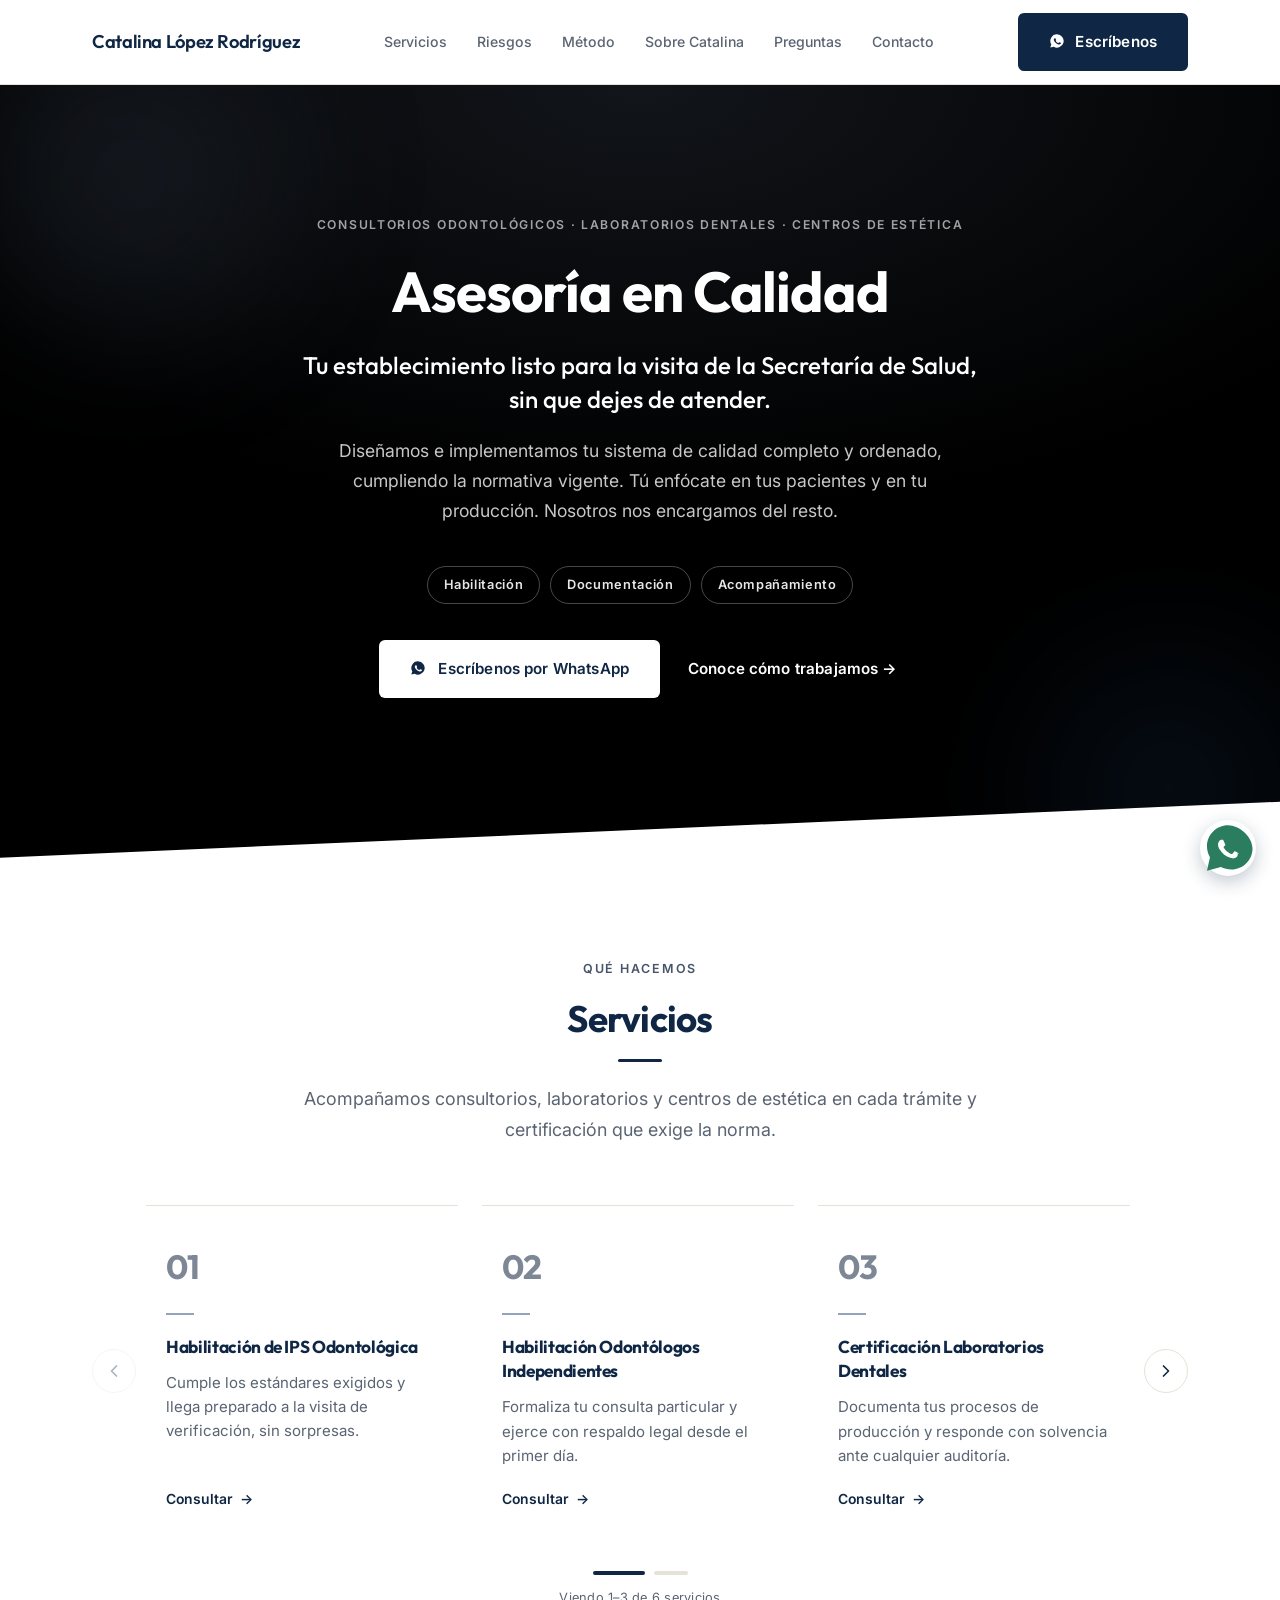
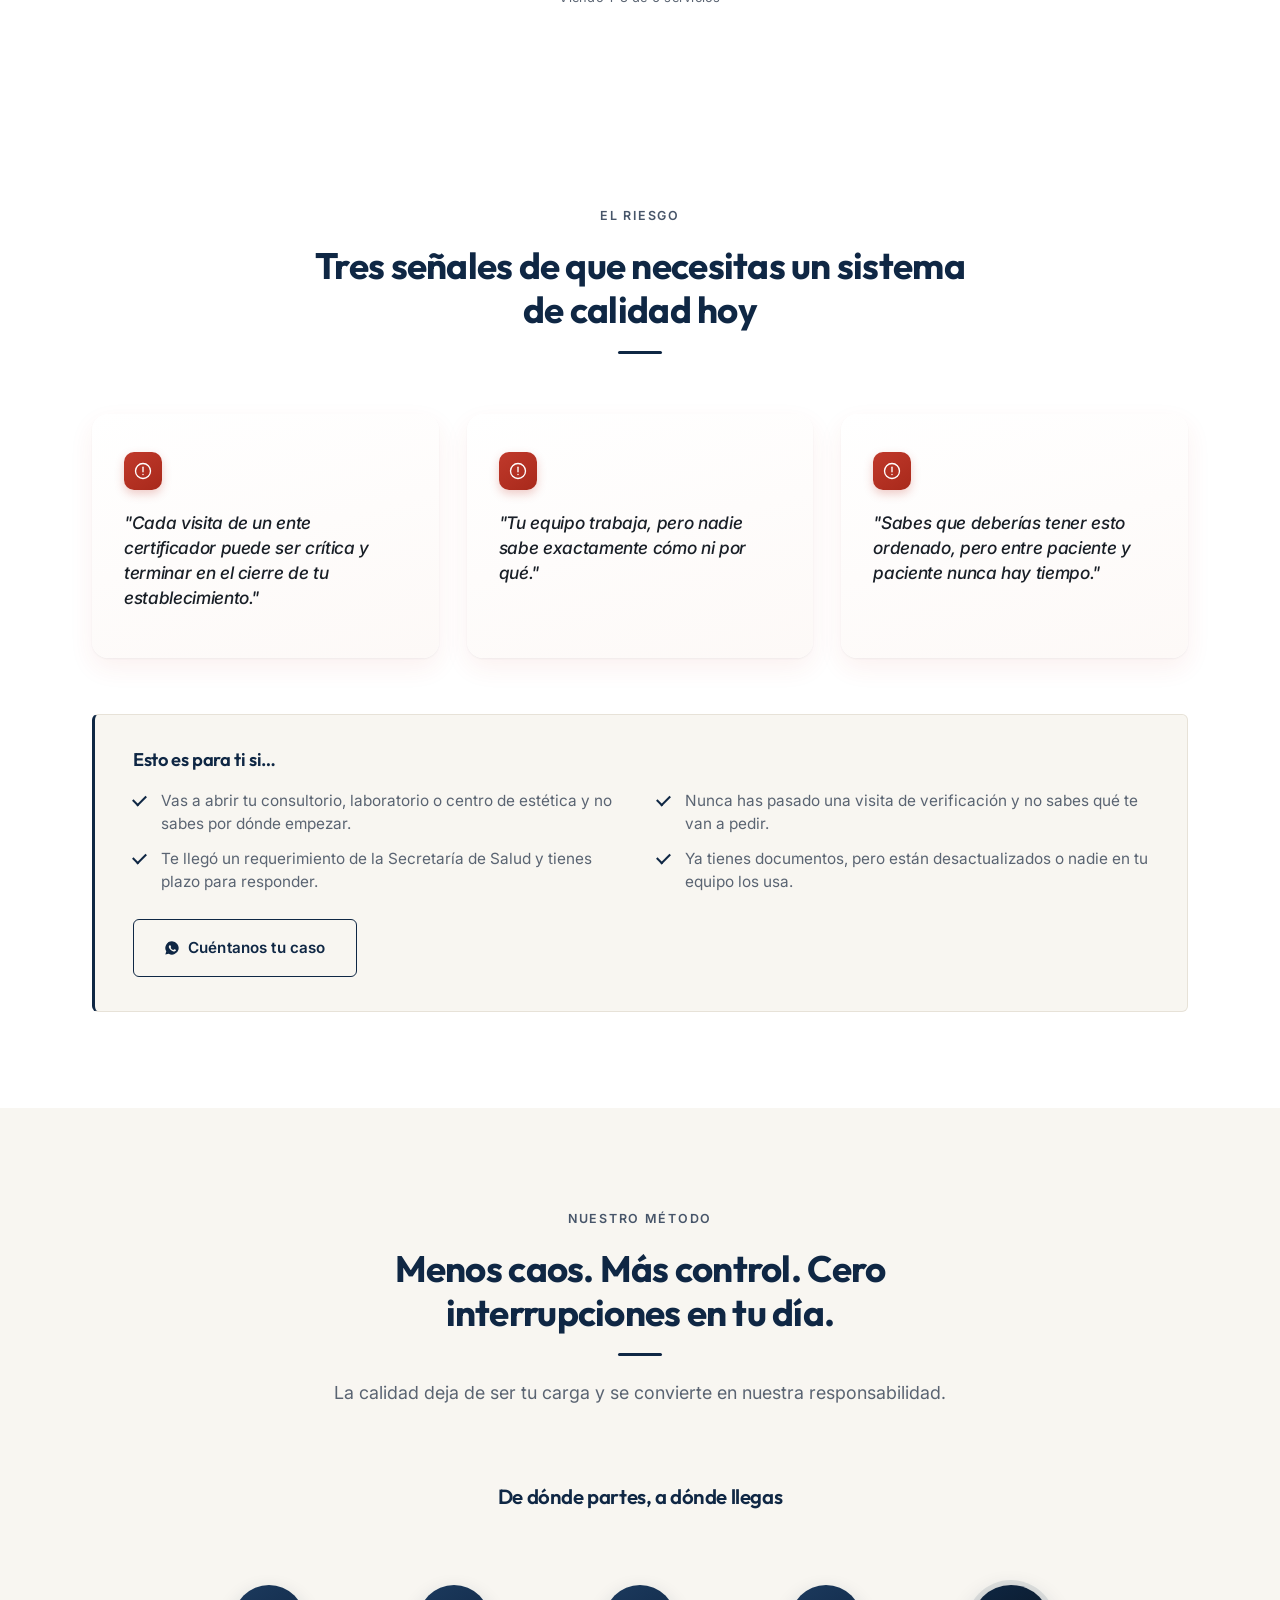
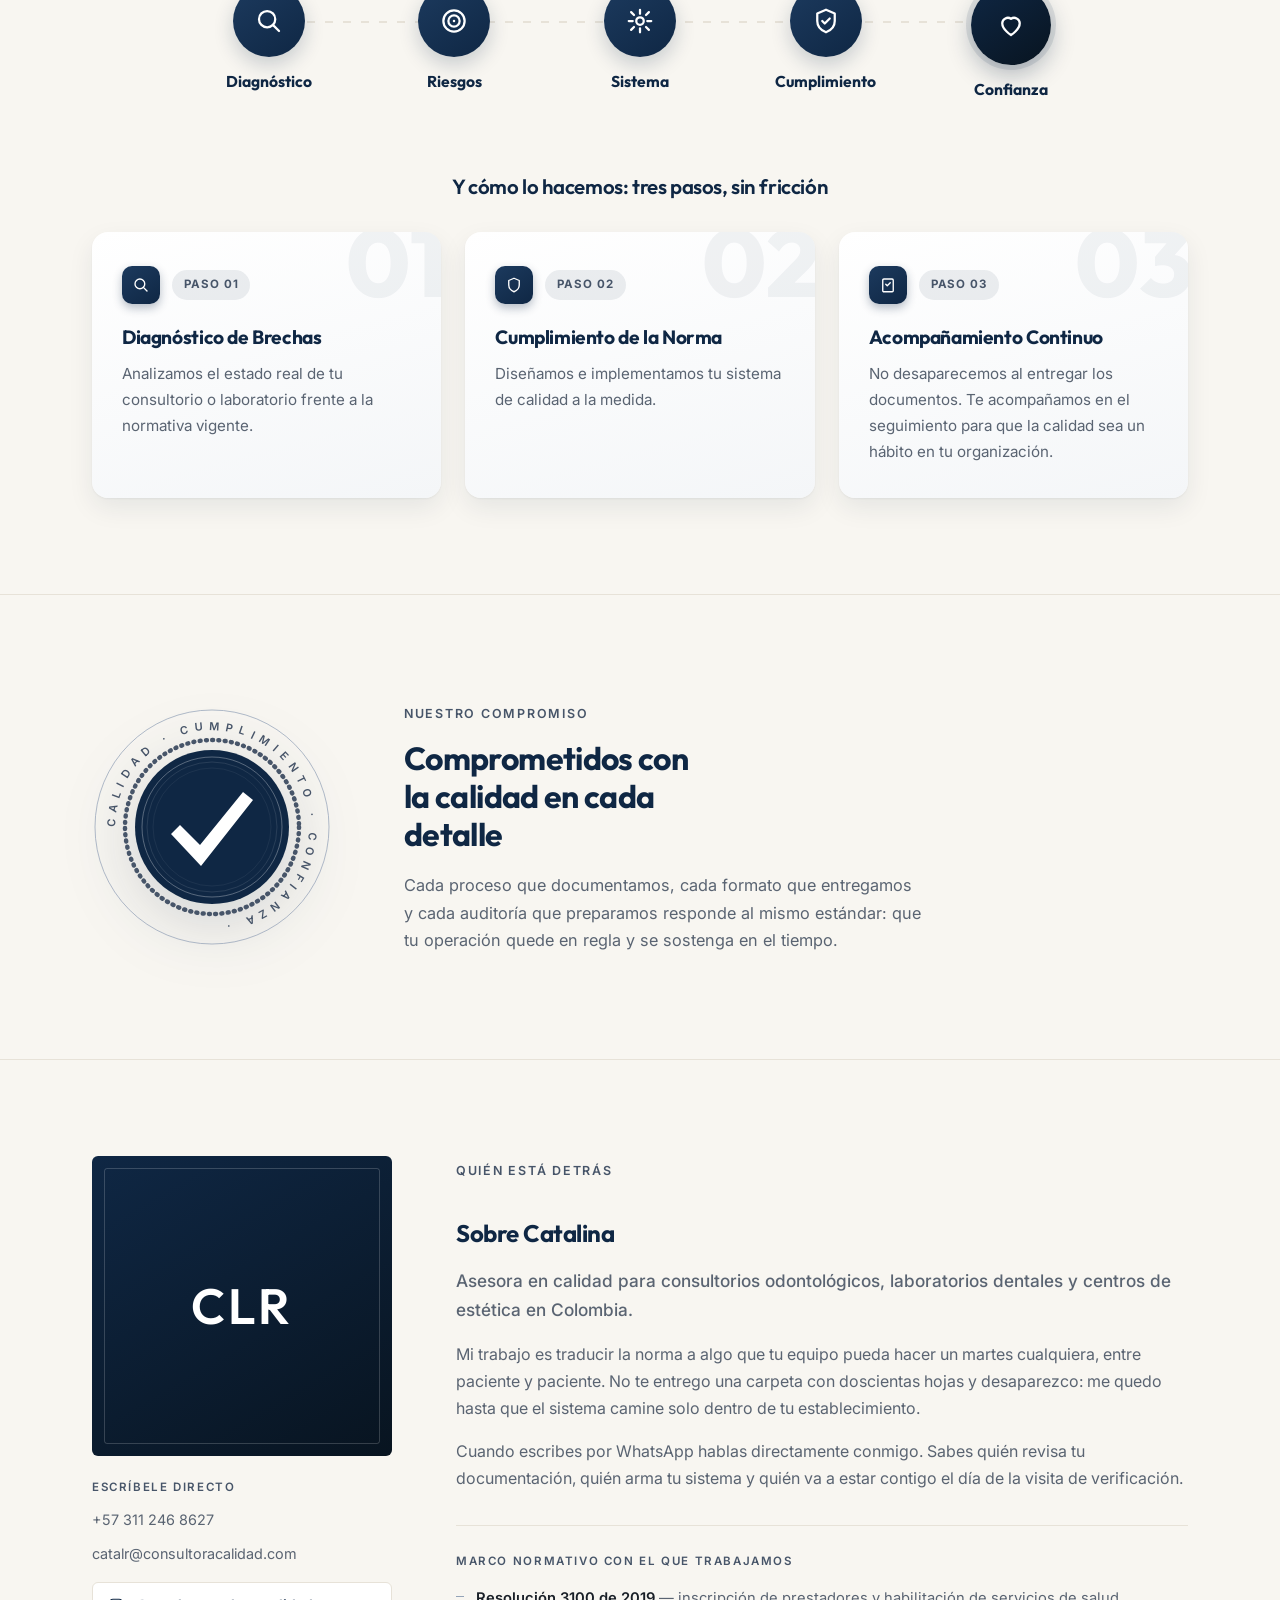
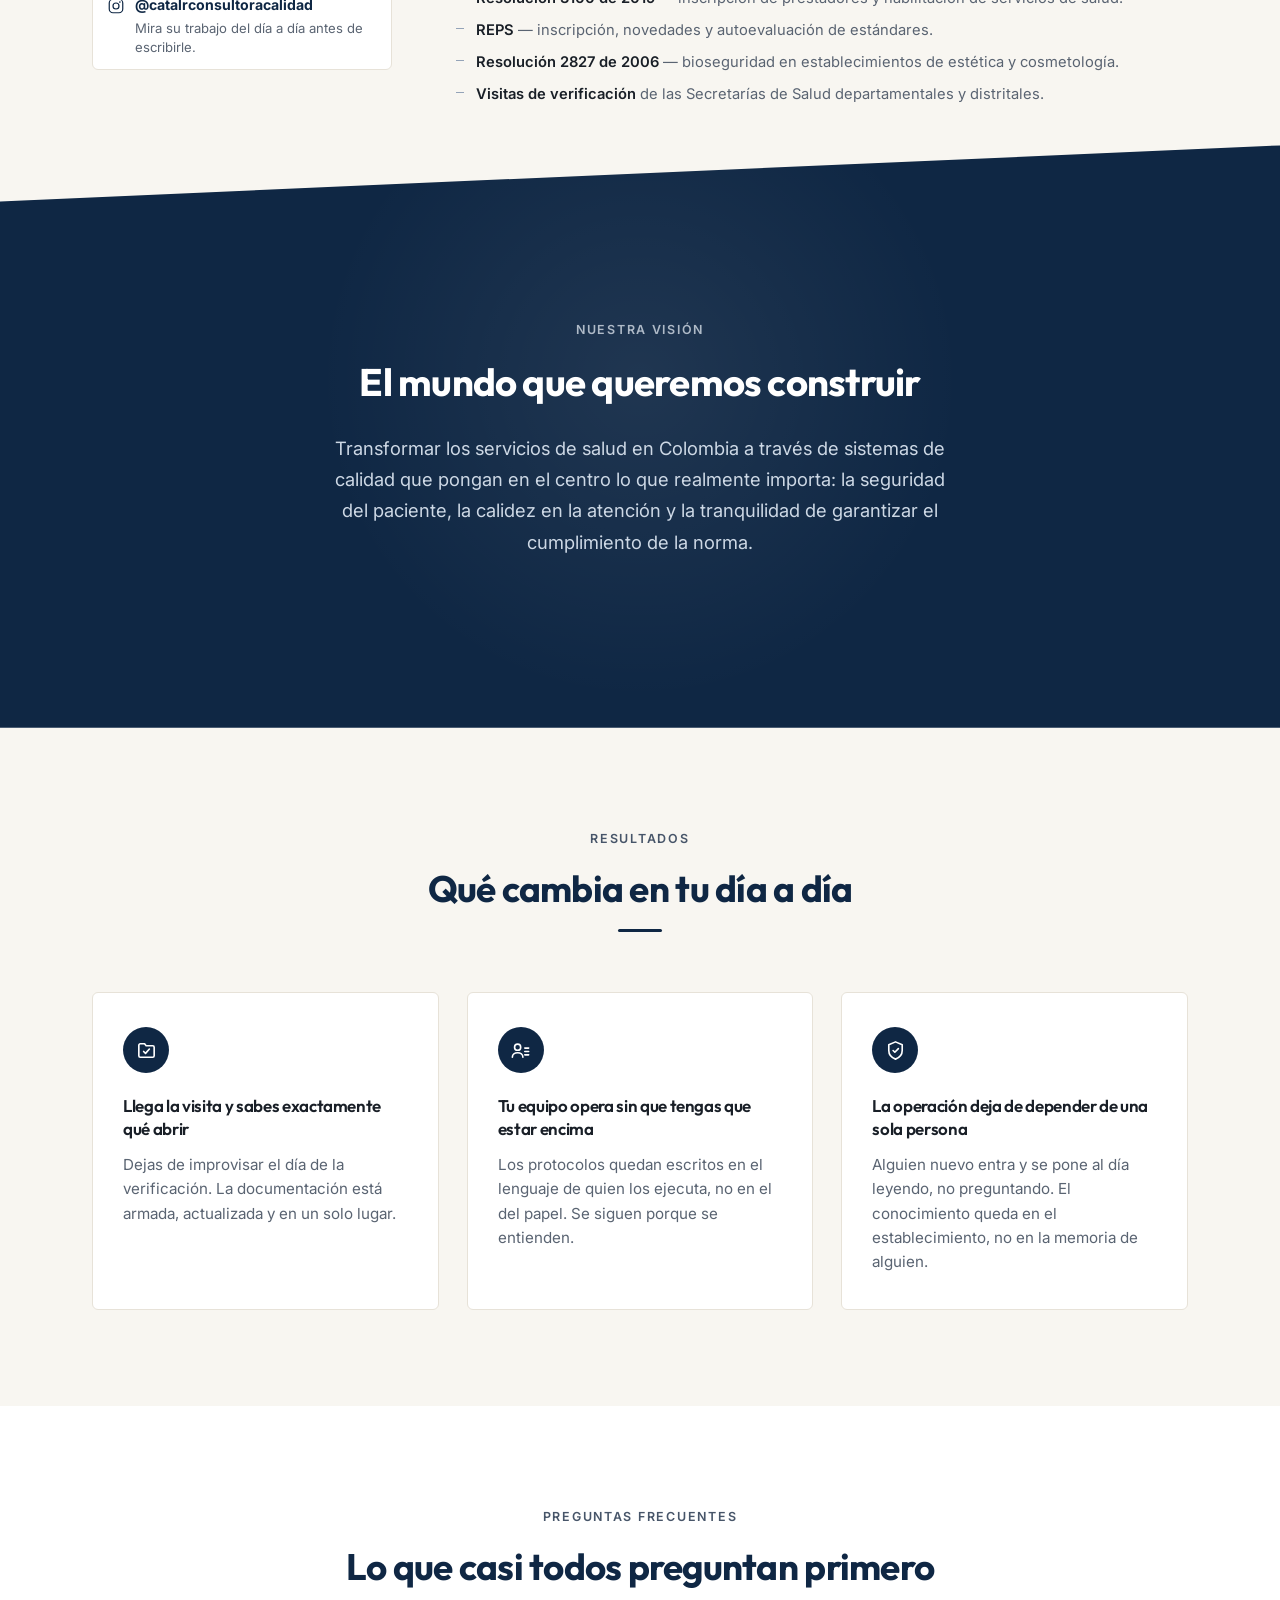
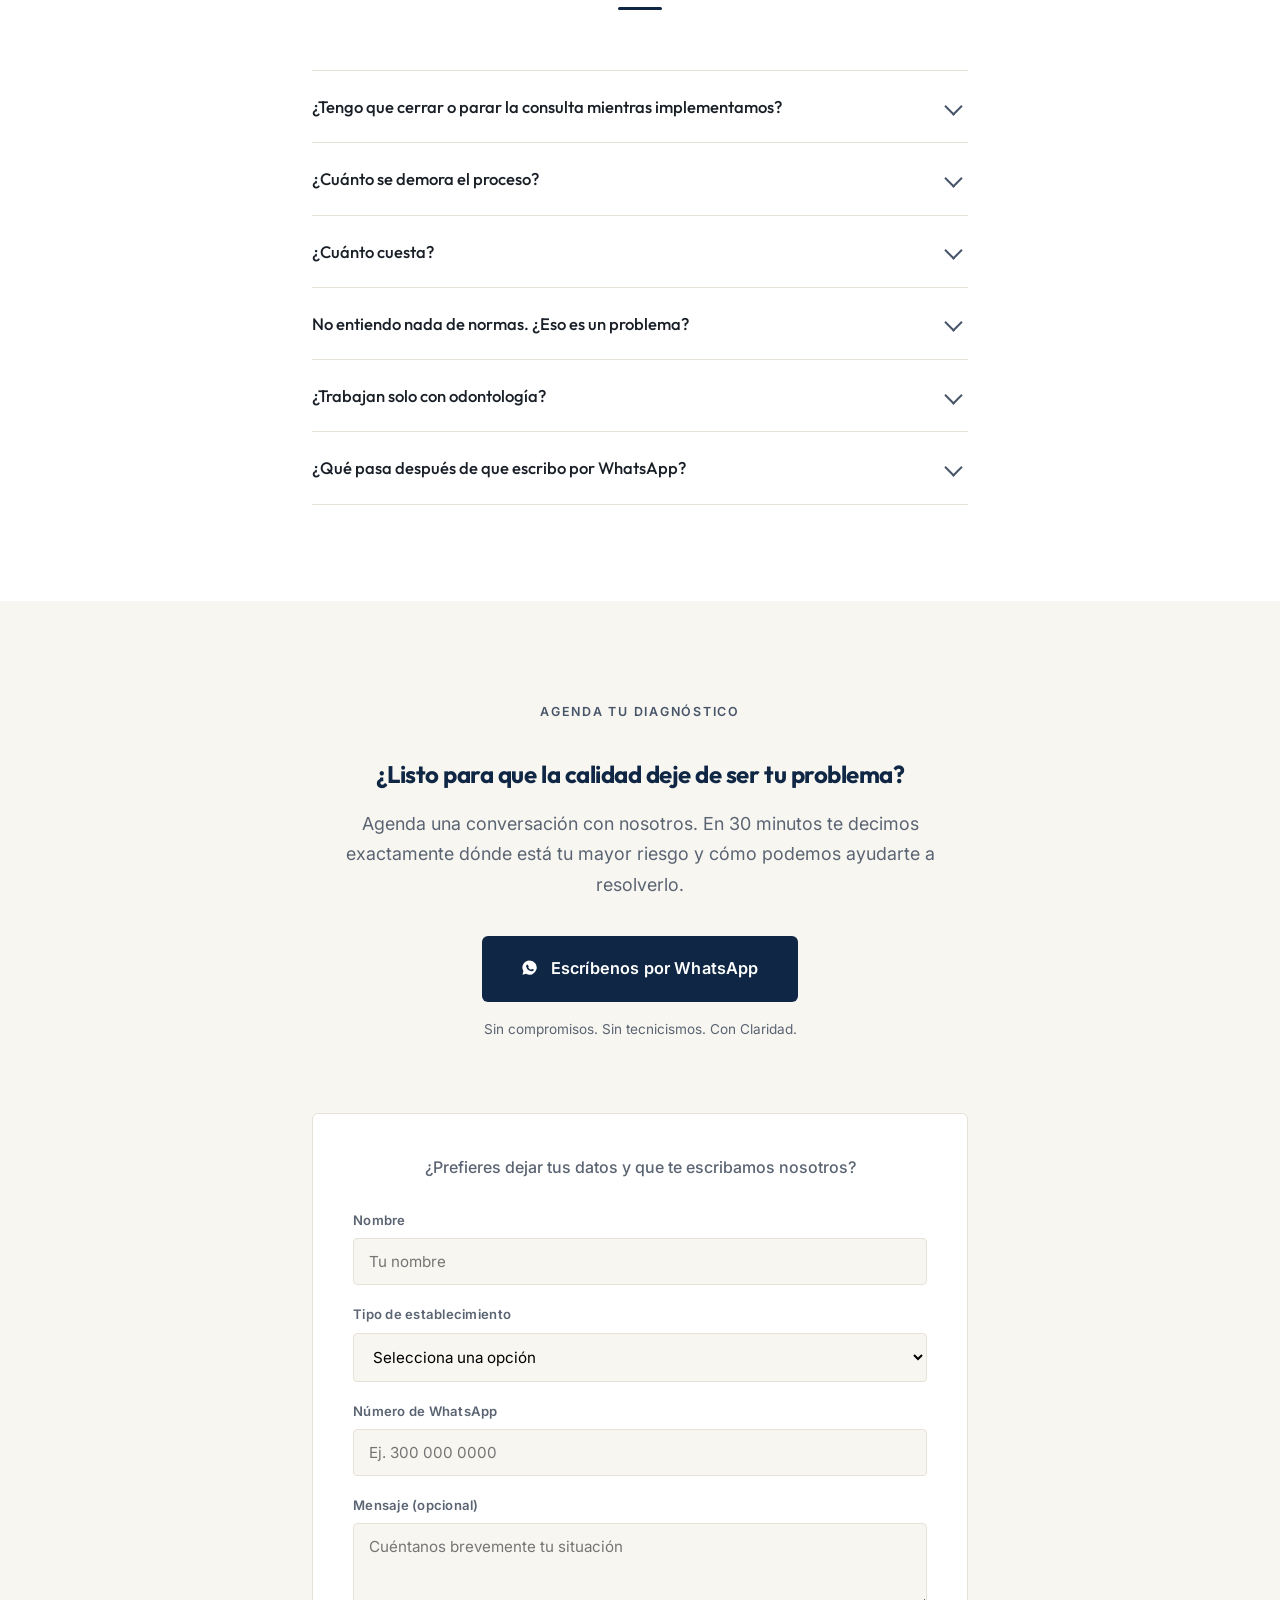
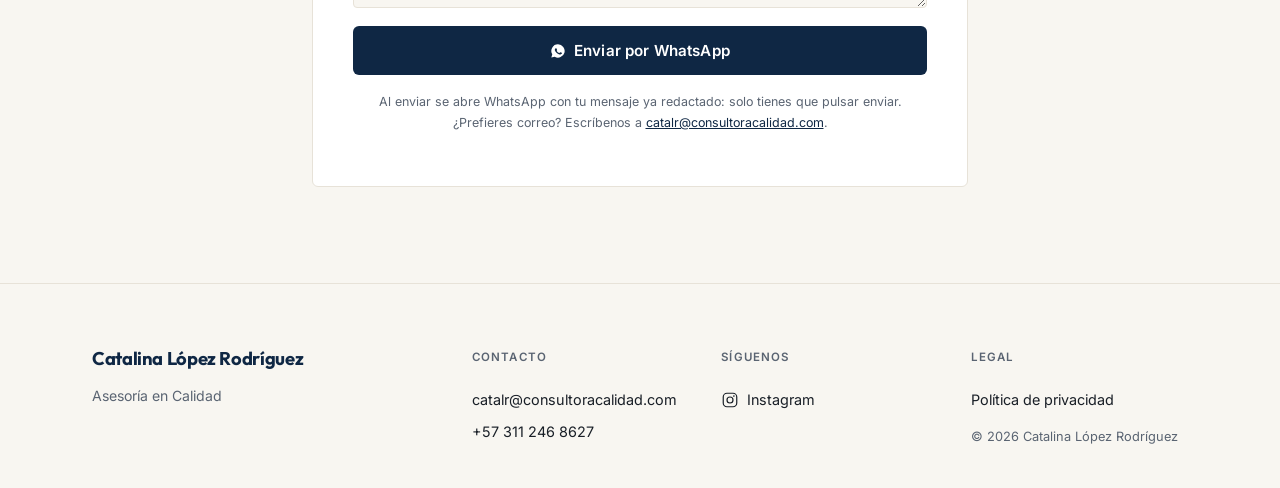
==== commit 967ced0e: "Fix the defects the second visitor evaluation found The re-evaluation scored 4.00/5, up from 3.02. T" ====
--- a/index.html
+++ b/index.html
@@ -8,7 +8,7 @@
   <link rel="preconnect" href="https://fonts.googleapis.com">
   <link rel="preconnect" href="https://fonts.gstatic.com" crossorigin>
   <link href="https://fonts.googleapis.com/css2?family=Outfit:wght@400;500;600;700;800&family=Inter:ital,wght@0,400;0,500;0,600;1,400;1,500&display=swap" rel="stylesheet">
-  <link rel="stylesheet" href="styles.css?v=36">
+  <link rel="stylesheet" href="styles.css?v=37">
   <script>document.documentElement.classList.add('js');</script>
 </head>
 <body>
@@ -27,6 +27,10 @@
         <a href="#sobre">Sobre Catalina</a>
         <a href="#preguntas">Preguntas</a>
         <a href="#contacto">Contacto</a>
+        <a class="btn btn-primary nav-menu-cta" href="https://wa.me/573112468627?text=Hola%20Catalina%2C%20quiero%20mi%20diagn%C3%B3stico%20de%20calidad" target="_blank" rel="noopener">
+          <svg class="btn-wa-icon" viewBox="0 0 24 24" fill="currentColor" aria-hidden="true"><path d="M12 2a10 10 0 00-8.6 15.1L2 22l5.1-1.3A10 10 0 1012 2zm5.1 14.1c-.2.6-1.2 1.2-1.7 1.2-.4 0-.5.3-3-.7-2.5-1-4-3.6-4.2-3.8-.1-.2-1-1.3-1-2.5s.6-1.8.9-2.1c.2-.2.5-.3.6-.3h.5c.2 0 .4 0 .6.5l.9 2c.1.2.1.4 0 .5l-.4.5c-.1.2-.3.3-.1.6.1.3.7 1.1 1.5 1.8 1 .9 1.8 1.1 2.1 1.3.2.1.4 0 .5-.1l.8-1c.2-.2.3-.2.5-.1l2 .9c.2.1.4.2.4.3.1.1.1.5-.1 1z"/></svg>
+          Escríbenos por WhatsApp
+        </a>
       </nav>
       <a href="https://wa.me/573112468627?text=Hola%20Catalina%2C%20quiero%20mi%20diagn%C3%B3stico%20de%20calidad" class="btn btn-primary nav-cta" target="_blank" rel="noopener">
         <svg class="btn-wa-icon" viewBox="0 0 24 24" fill="currentColor" aria-hidden="true"><path d="M12 2a10 10 0 00-8.6 15.1L2 22l5.1-1.3A10 10 0 1012 2zm5.1 14.1c-.2.6-1.2 1.2-1.7 1.2-.4 0-.5.3-3-.7-2.5-1-4-3.6-4.2-3.8-.1-.2-1-1.3-1-2.5s.6-1.8.9-2.1c.2-.2.5-.3.6-.3h.5c.2 0 .4 0 .6.5l.9 2c.1.2.1.4 0 .5l-.4.5c-.1.2-.3.3-.1.6.1.3.7 1.1 1.5 1.8 1 .9 1.8 1.1 2.1 1.3.2.1.4 0 .5-.1l.8-1c.2-.2.3-.2.5-.1l2 .9c.2.1.4.2.4.3.1.1.1.5-.1 1z"/></svg>
@@ -48,7 +52,7 @@
           <span class="hero-eyebrow">Consultorios odontológicos · Laboratorios dentales · Centros de estética</span>
           <h1>Asesoría en Calidad</h1>
           <p class="hero-promise">
-            Tu establecimiento listo para la visita de verificación, sin que dejes de atender.
+            Tu establecimiento listo para la visita de la Secretaría de Salud, sin que dejes de atender.
           </p>
           <p class="hero-sub">
             Diseñamos e implementamos tu sistema de calidad completo y ordenado, cumpliendo la normativa vigente.
@@ -210,6 +214,8 @@
           <h2>Menos caos. Más control. Cero interrupciones en tu día.</h2>
           <p class="lead-paragraph">La calidad deja de ser tu carga y se convierte en nuestra responsabilidad.</p>
         </div>
+
+        <h3 class="subsection-title">De dónde partes, a dónde llegas</h3>
         <div class="route-map stagger">
           <button type="button" class="route-stop" aria-expanded="false">
             <span class="route-icon" aria-hidden="true">
@@ -248,7 +254,7 @@
           </button>
         </div>
 
-        <h3 class="subsection-title">Tres pasos, sin fricción</h3>
+        <h3 class="subsection-title">Y cómo lo hacemos: tres pasos, sin fricción</h3>
         <div class="pillars-grid stagger">
           <article class="pillar">
             <span class="pillar-watermark" aria-hidden="true">01</span>
@@ -353,9 +359,16 @@
               <span class="about-monogram" aria-hidden="true">CLR</span>
             </div>
             <div class="about-direct">
+              <span class="about-direct-label">Escríbele directo</span>
               <a class="about-link" href="https://wa.me/573112468627?text=Hola%20Catalina%2C%20quiero%20hablar%20contigo" target="_blank" rel="noopener">+57 311 246 8627</a>
               <a class="about-link" href="mailto:catalr@consultoracalidad.com">catalr@consultoracalidad.com</a>
-              <a class="about-link" href="https://www.instagram.com/catalrconsultoracalidad/" target="_blank" rel="noopener">@catalrconsultoracalidad</a>
+              <a class="about-verify" href="https://www.instagram.com/catalrconsultoracalidad/" target="_blank" rel="noopener">
+                <svg viewBox="0 0 24 24" fill="none" aria-hidden="true"><rect x="3" y="3" width="18" height="18" rx="5" stroke="currentColor" stroke-width="1.6"/><circle cx="12" cy="12" r="4" stroke="currentColor" stroke-width="1.6"/><circle cx="17.2" cy="6.8" r="1.1" fill="currentColor"/></svg>
+                <span>
+                  <strong>@catalrconsultoracalidad</strong>
+                  Mira su trabajo del día a día antes de escribirle.
+                </span>
+              </a>
             </div>
           </div>
 
@@ -564,6 +577,6 @@
     </svg>
   </a>
 
-  <script src="script.js?v=36"></script>
+  <script src="script.js?v=37"></script>
 </body>
 </html>
--- a/styles.css
+++ b/styles.css
@@ -1743,3 +1743,107 @@
   .route-map { gap: 26px; margin-top: 36px; }
   .route-stop:not(:last-child)::after { top: 66px; height: 26px; }
 }
+
+/* ==========================================================================
+   AUDITORÍA v37 — defectos que encontró la segunda evaluación (4.00/5)
+   ========================================================================== */
+
+/* --- La ruta en celular ---------------------------------------------------
+   El globito flotante se montaba encima del siguiente círculo y lo dejaba
+   ilegible. En celular la explicación deja de ser un globito: baja al flujo,
+   siempre visible. Así también se resuelve que los cinco círculos se leyeran
+   como cinco palabras sueltas sin explicación. */
+@media (max-width: 700px) {
+  .route-stop { padding-bottom: 4px; }
+  .route-tooltip {
+    position: static;
+    display: block;
+    opacity: 1;
+    visibility: visible;
+    transform: none;
+    max-width: 30ch;
+    margin: 10px auto 0;
+    padding: 10px 14px;
+    font-size: 0.86rem;
+    line-height: 1.45;
+    pointer-events: none;
+    box-shadow: none;
+  }
+  .route-tooltip::after { display: none; }
+  .route-stop:hover .route-tooltip,
+  .route-stop:focus-visible .route-tooltip,
+  .route-stop.show-tip .route-tooltip { transform: none; }
+  /* El conector va del círculo al siguiente, ya no a una altura fija. */
+  .route-stop:not(:last-child)::after { display: none; }
+  .route-map { gap: 30px; }
+}
+
+/* --- El carrusel en celular ------------------------------------------------
+   Las dos flechas ocupaban 100px de los 354px de la fila, así que la tarjeta
+   quedaba de 210px y el texto salía en una columna angosta. En celular se
+   navega deslizando y con los puntos; las flechas vuelven desde tablet. */
+@media (max-width: 700px) {
+  .carousel-arrow { display: none; }
+  .services-carousel { gap: 0; }
+  .service-card { min-height: 0; }
+}
+@media (max-width: 600px) {
+  .service-card { flex-basis: 88%; padding: 10px 4px 22px; }
+  .service-card h3 { font-size: 1.12rem; }
+}
+
+/* --- El botón flotante ----------------------------------------------------
+   Se corre mientras bajas leyendo y vuelve apenas subes. */
+@media (max-width: 600px) {
+  .whatsapp-float { width: 46px; height: 46px; bottom: 12px; right: 12px; }
+}
+
+/* --- CTA dentro del menú del celular -------------------------------------- */
+.nav-menu-cta { display: none; }
+@media (max-width: 900px) {
+  .nav-menu-cta {
+    display: inline-flex;
+    align-items: center;
+    justify-content: center;
+    width: 100%;
+    margin-top: 14px;
+    padding: 13px 18px;
+    font-size: 0.9rem;
+  }
+  .main-nav a.nav-menu-cta { color: #fff; }
+  .main-nav.open { max-height: 460px; }
+}
+
+/* Un escéptico quiere comprobar que la persona existe antes de escribirle.
+   Instagram es lo único verificable que tenemos hoy, así que deja de ser un
+   enlace suelto y pasa a ser una invitación explícita a comprobarlo. */
+.about-direct-label {
+  font-family: 'Inter', sans-serif;
+  font-size: 0.72rem;
+  font-weight: 600;
+  letter-spacing: 0.14em;
+  text-transform: uppercase;
+  color: var(--slate);
+}
+.about-verify {
+  display: flex;
+  align-items: flex-start;
+  gap: 10px;
+  margin-top: 6px;
+  padding: 12px 14px;
+  border: 1px solid var(--border);
+  border-radius: var(--radius);
+  background: var(--bg);
+  text-decoration: none;
+  color: var(--ink-soft);
+  transition: border-color 0.2s ease, transform 0.2s ease;
+}
+.about-verify:hover { border-color: var(--navy); transform: translateY(-2px); }
+.about-verify svg { width: 18px; height: 18px; flex: none; margin-top: 2px; color: var(--navy); }
+.about-verify strong {
+  display: block;
+  color: var(--navy);
+  font-size: 0.88rem;
+  margin-bottom: 3px;
+}
+.about-verify span { font-size: 0.82rem; line-height: 1.45; }
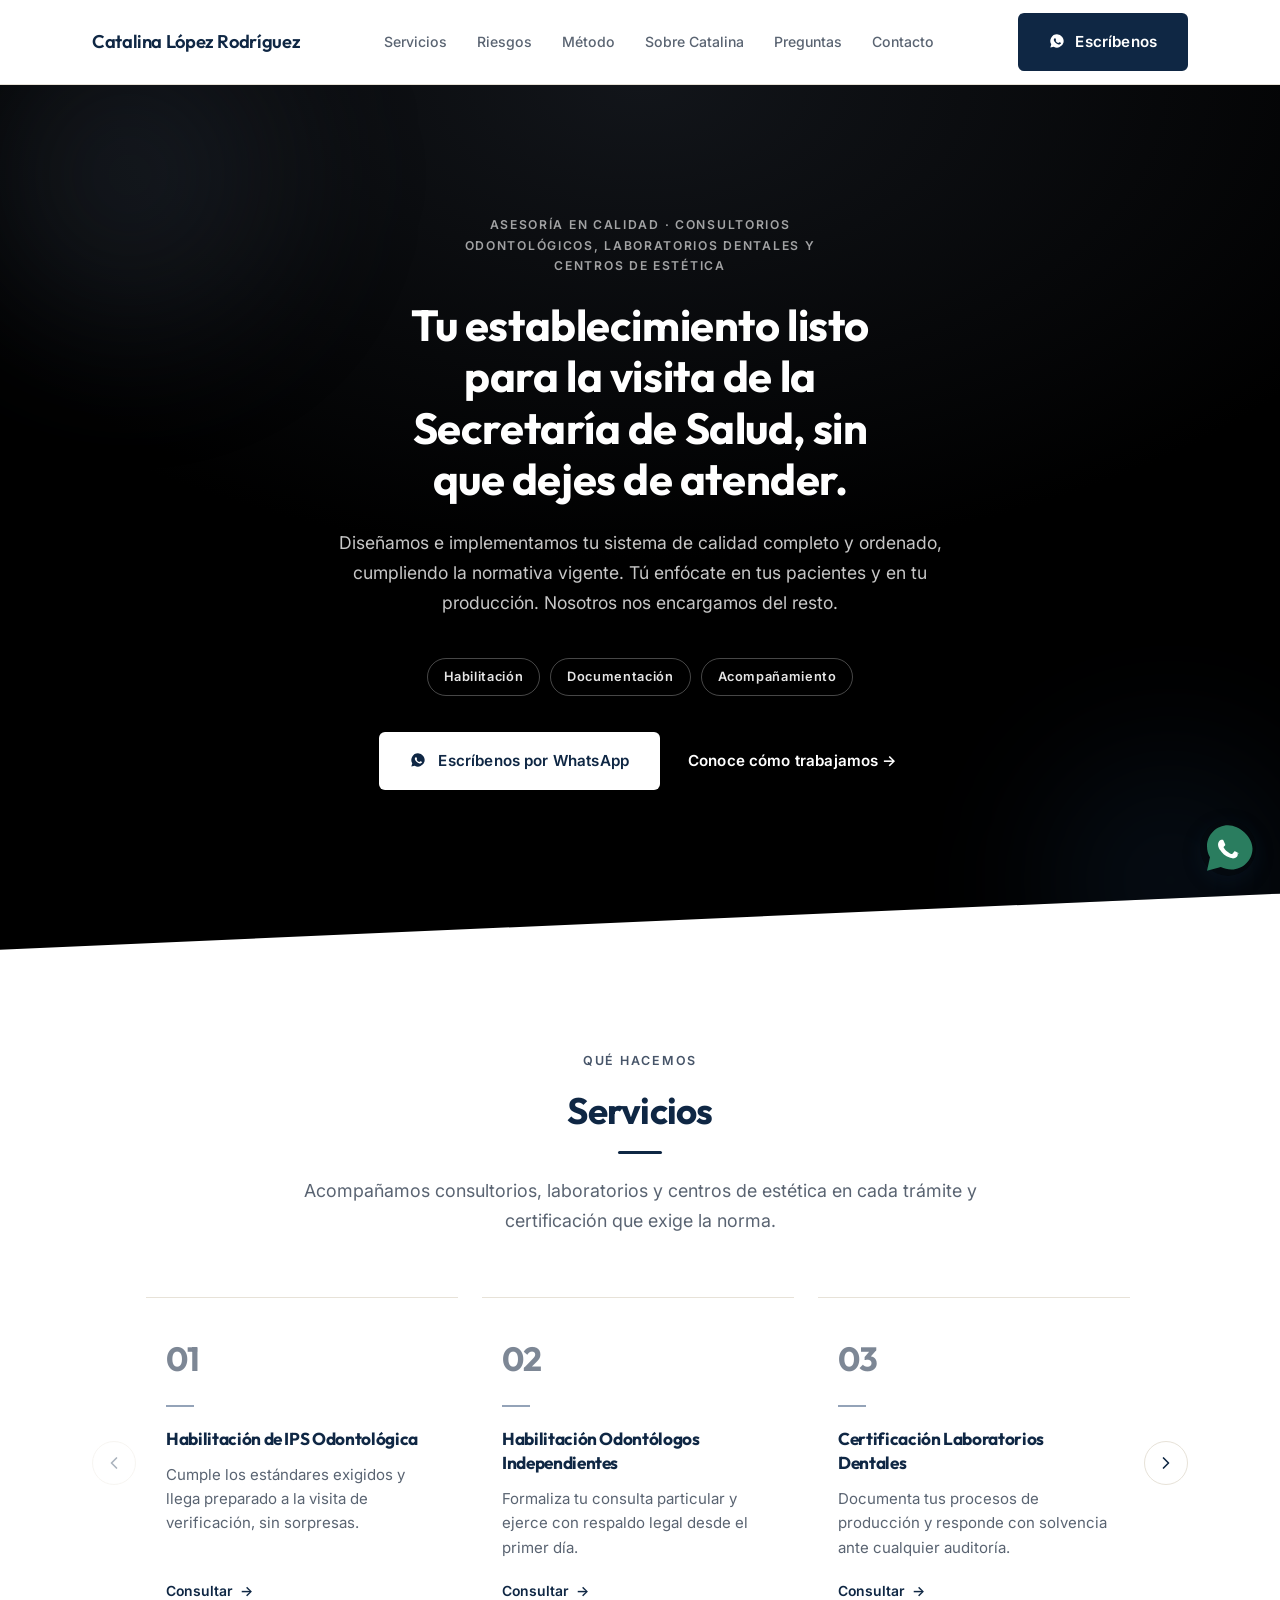
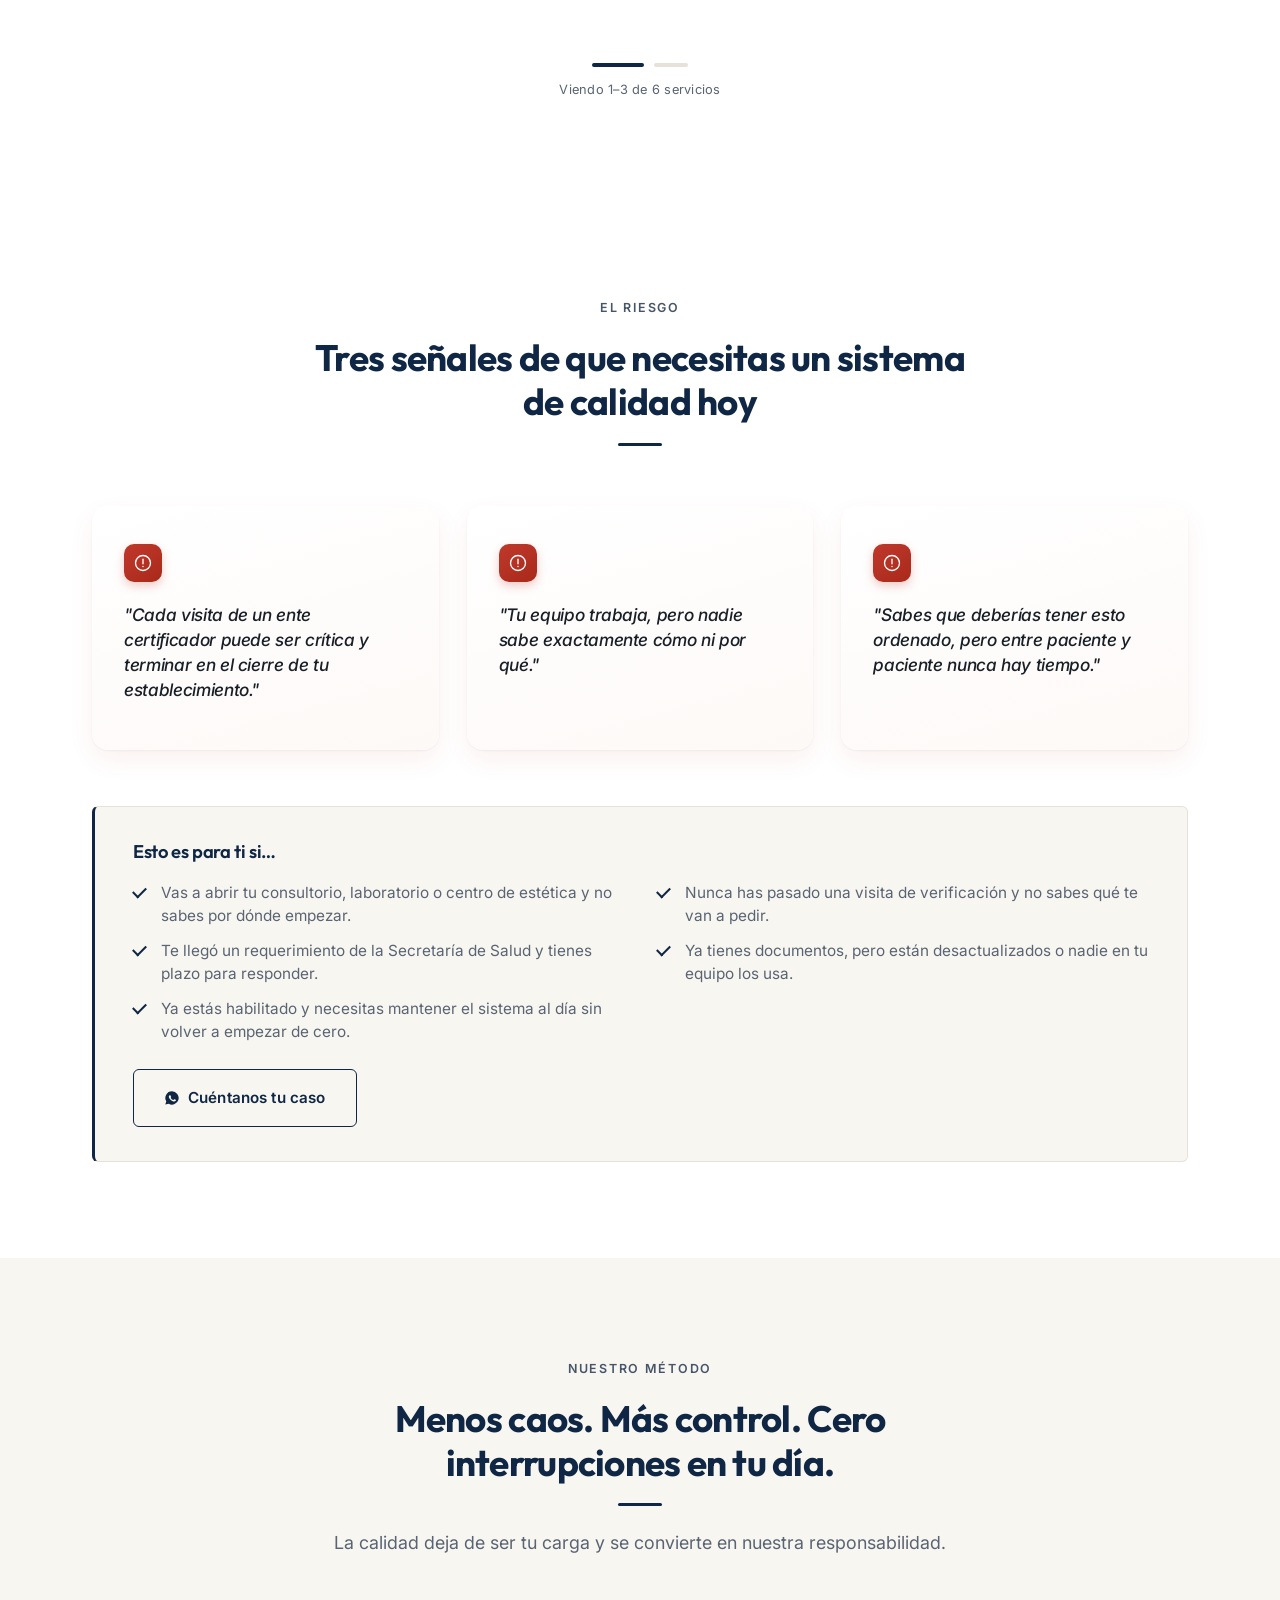
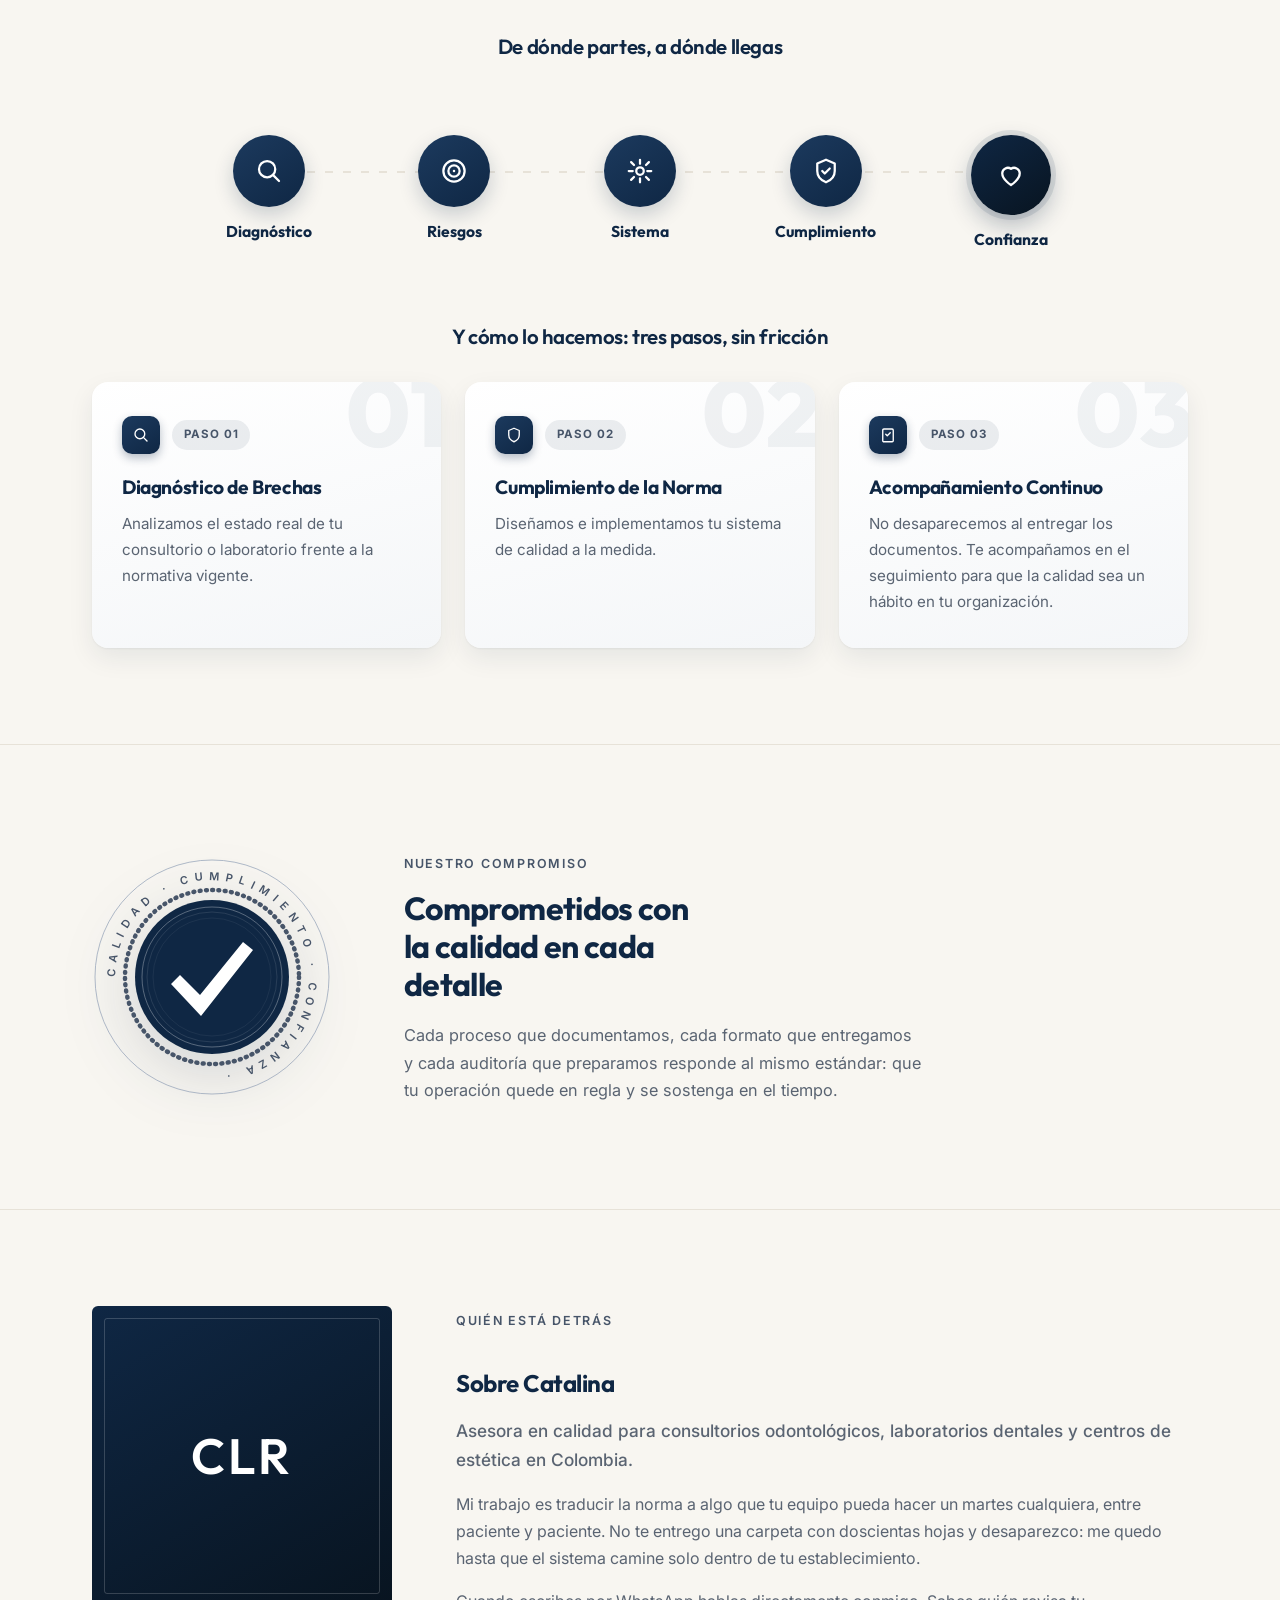
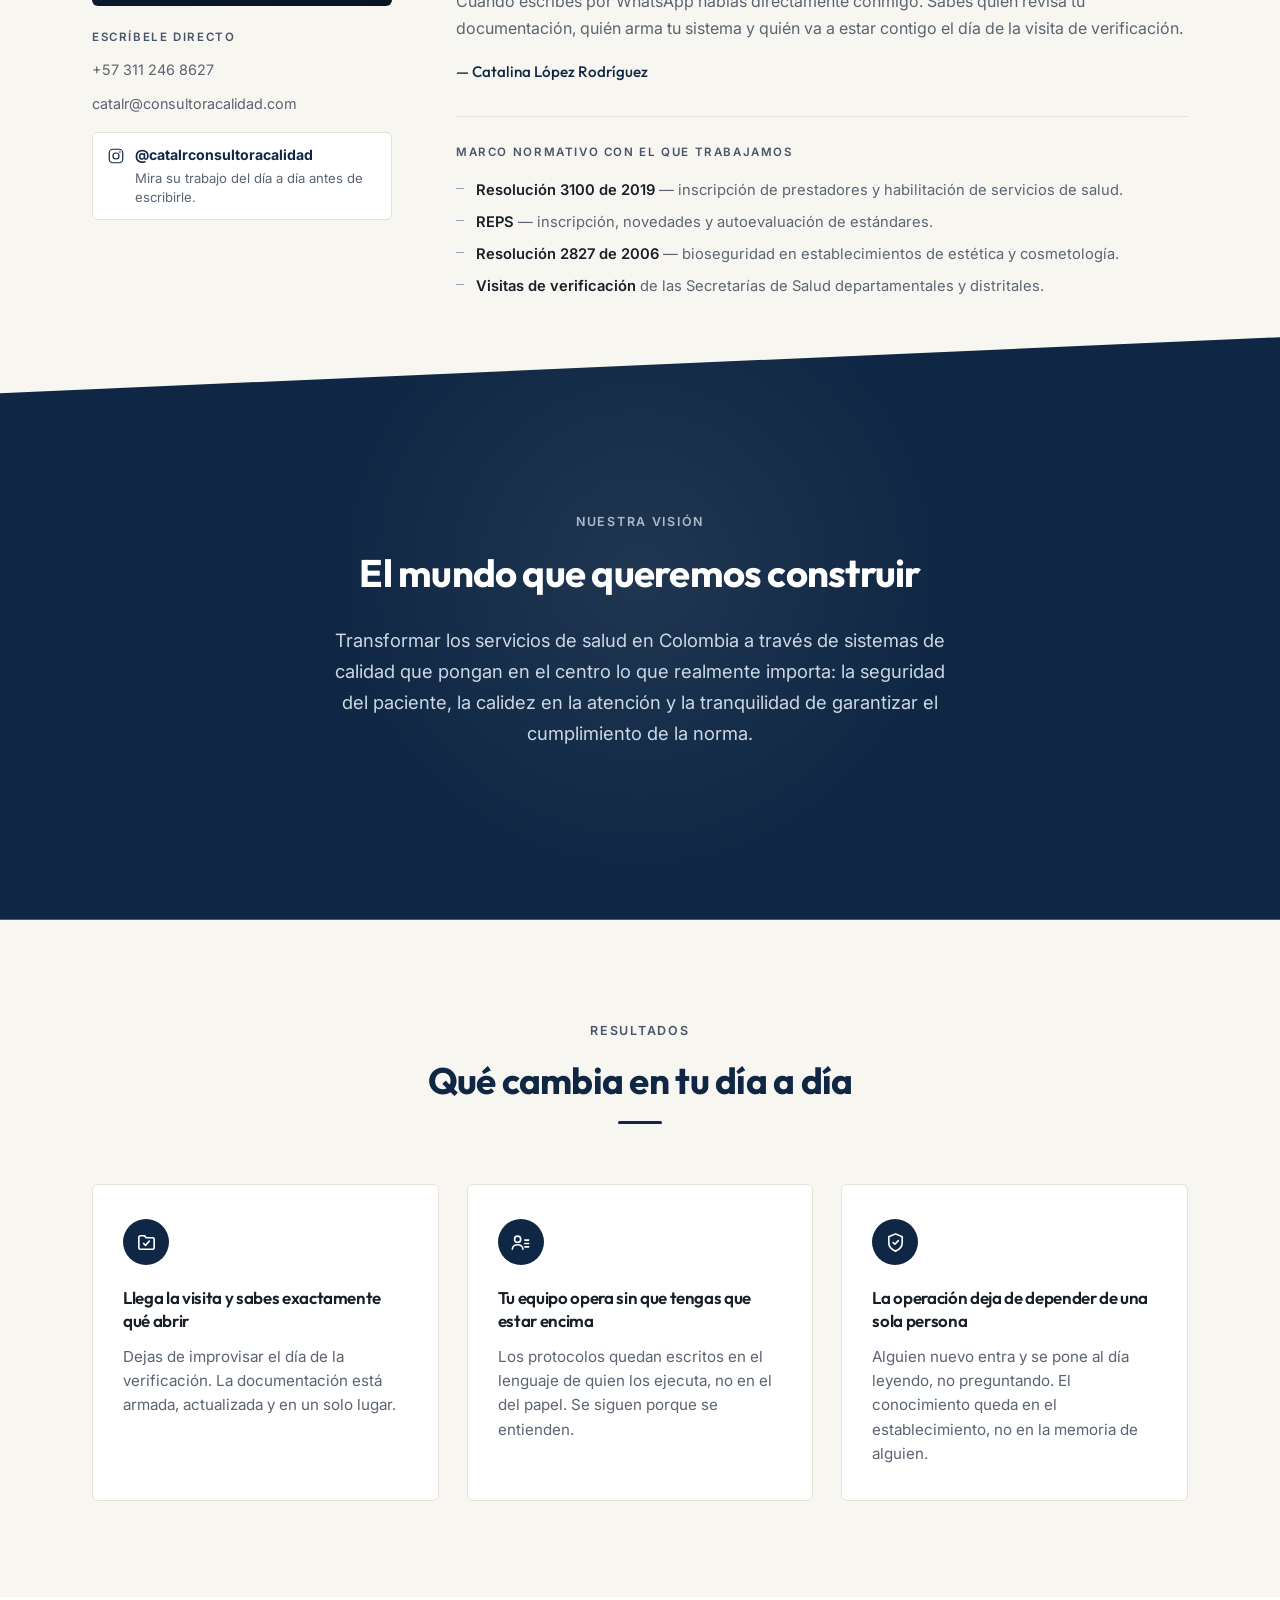
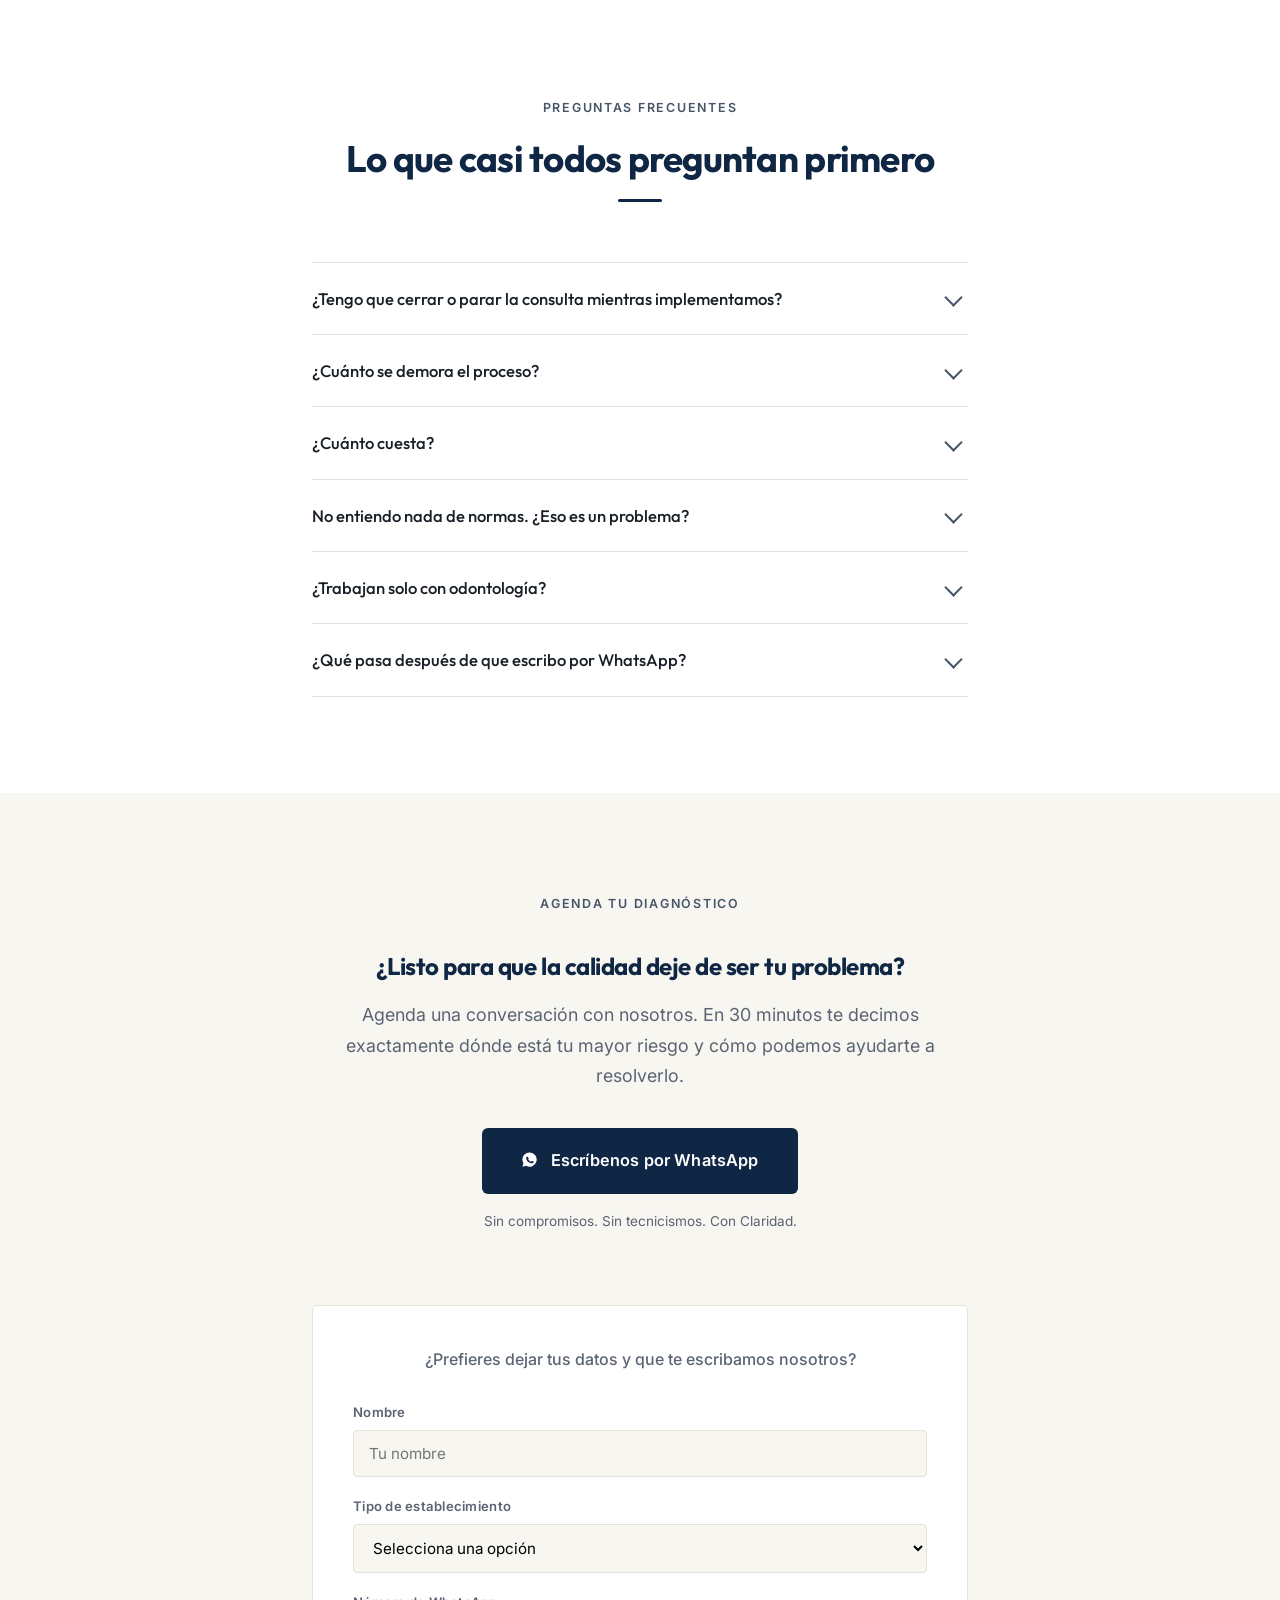
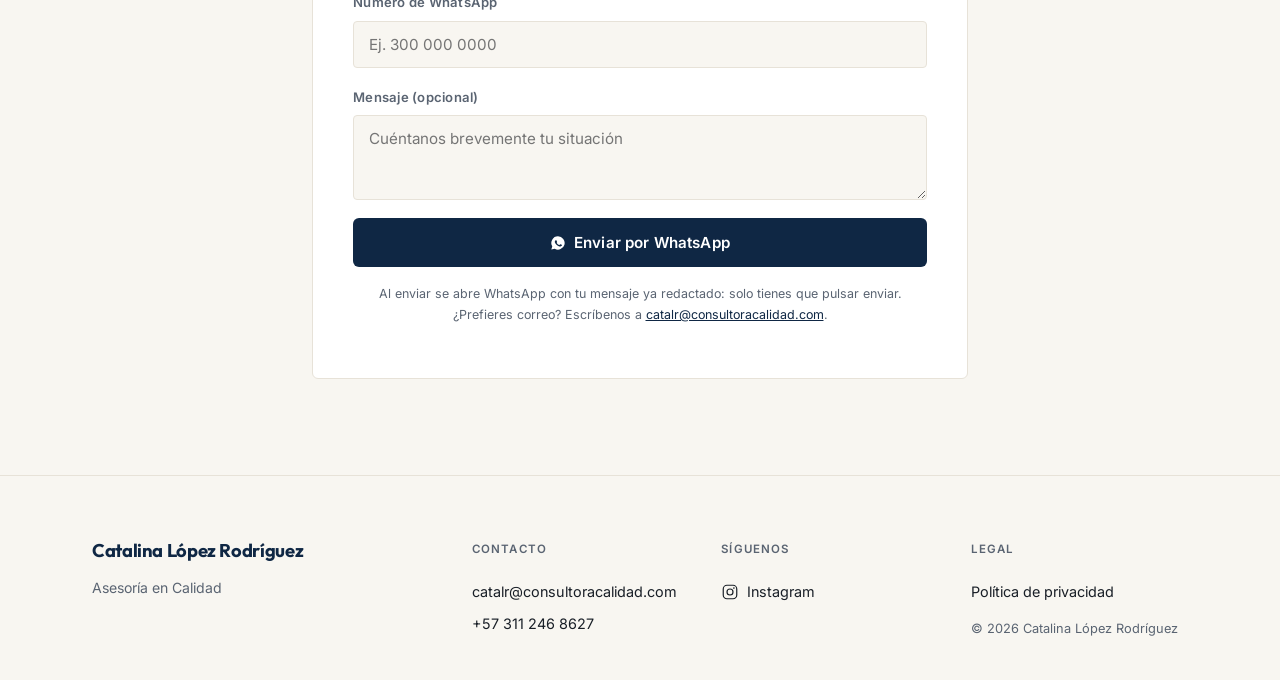
==== commit 3fb775e3: "Clear the remaining defects that are fixable in code and copy Third evaluation scored 3.90. It sorte" ====
--- a/index.html
+++ b/index.html
@@ -8,7 +8,7 @@
   <link rel="preconnect" href="https://fonts.googleapis.com">
   <link rel="preconnect" href="https://fonts.gstatic.com" crossorigin>
   <link href="https://fonts.googleapis.com/css2?family=Outfit:wght@400;500;600;700;800&family=Inter:ital,wght@0,400;0,500;0,600;1,400;1,500&display=swap" rel="stylesheet">
-  <link rel="stylesheet" href="styles.css?v=37">
+  <link rel="stylesheet" href="styles.css?v=38">
   <script>document.documentElement.classList.add('js');</script>
 </head>
 <body>
@@ -49,11 +49,8 @@
       <span class="hero-orb hero-orb-2" aria-hidden="true"></span>
       <div class="container hero-inner-centered">
         <div class="hero-copy">
-          <span class="hero-eyebrow">Consultorios odontológicos · Laboratorios dentales · Centros de estética</span>
-          <h1>Asesoría en Calidad</h1>
-          <p class="hero-promise">
-            Tu establecimiento listo para la visita de la Secretaría de Salud, sin que dejes de atender.
-          </p>
+          <span class="hero-eyebrow">Asesoría en Calidad · Consultorios odontológicos, laboratorios dentales y centros de estética</span>
+          <h1>Tu establecimiento listo para la visita de la Secretaría de Salud, sin que dejes de atender.</h1>
           <p class="hero-sub">
             Diseñamos e implementamos tu sistema de calidad completo y ordenado, cumpliendo la normativa vigente.
             Tú enfócate en tus pacientes y en tu producción. Nosotros nos encargamos del resto.
@@ -197,6 +194,7 @@
             <li>Nunca has pasado una visita de verificación y no sabes qué te van a pedir.</li>
             <li>Te llegó un requerimiento de la Secretaría de Salud y tienes plazo para responder.</li>
             <li>Ya tienes documentos, pero están desactualizados o nadie en tu equipo los usa.</li>
+            <li>Ya estás habilitado y necesitas mantener el sistema al día sin volver a empezar de cero.</li>
           </ul>
           <a href="https://wa.me/573112468627?text=Hola%20Catalina%2C%20quiero%20saber%20si%20mi%20caso%20aplica" class="btn btn-outline btn-wa" target="_blank" rel="noopener">
             <svg class="btn-wa-icon" viewBox="0 0 24 24" fill="currentColor" aria-hidden="true"><path d="M12 2a10 10 0 00-8.6 15.1L2 22l5.1-1.3A10 10 0 1012 2zm5.1 14.1c-.2.6-1.2 1.2-1.7 1.2-.4 0-.5.3-3-.7-2.5-1-4-3.6-4.2-3.8-.1-.2-1-1.3-1-2.5s.6-1.8.9-2.1c.2-.2.5-.3.6-.3h.5c.2 0 .4 0 .6.5l.9 2c.1.2.1.4 0 .5l-.4.5c-.1.2-.3.3-.1.6.1.3.7 1.1 1.5 1.8 1 .9 1.8 1.1 2.1 1.3.2.1.4 0 .5-.1l.8-1c.2-.2.3-.2.5-.1l2 .9c.2.1.4.2.4.3.1.1.1.5-.1 1z"/></svg>
@@ -387,6 +385,7 @@
               Cuando escribes por WhatsApp hablas directamente conmigo. Sabes quién revisa tu documentación, quién arma
               tu sistema y quién va a estar contigo el día de la visita de verificación.
             </p>
+            <p class="about-signature">— Catalina López Rodríguez</p>
 
             <div class="about-norms">
               <span class="about-norms-label">Marco normativo con el que trabajamos</span>
@@ -512,6 +511,7 @@
               <select id="establishment" name="establishment" required>
                 <option value="">Selecciona una opción</option>
                 <option value="consultorio">Consultorio odontológico</option>
+                <option value="odontologo-independiente">Odontólogo independiente</option>
                 <option value="laboratorio">Laboratorio dental</option>
                 <option value="centro-estetica">Centro de Estética</option>
               </select>
@@ -577,6 +577,6 @@
     </svg>
   </a>
 
-  <script src="script.js?v=37"></script>
+  <script src="script.js?v=38"></script>
 </body>
 </html>
--- a/styles.css
+++ b/styles.css
@@ -1847,3 +1847,71 @@
   margin-bottom: 3px;
 }
 .about-verify span { font-size: 0.82rem; line-height: 1.45; }
+
+/* ==========================================================================
+   AUDITORÍA v38 — tercera evaluación (3.90/5)
+   ========================================================================== */
+
+/* El titular ahora es la promesa, no la categoría: el evaluador señaló tres
+   veces que "Asesoría en Calidad" solo no le decía si la página era para él.
+   La frase de marca sobrevive como bajada, en el título de la pestaña y en el
+   pie de página. */
+.hero-dark .hero-copy h1 {
+  font-size: clamp(1.8rem, 3.4vw, 2.85rem);
+  line-height: 1.18;
+  letter-spacing: -0.01em;
+  max-width: 17ch;
+  margin-left: auto;
+  margin-right: auto;
+}
+.hero-eyebrow { max-width: 46ch; margin-left: auto; margin-right: auto; }
+
+/* Firma: la página habla en "nosotros" y esta sección en primera persona.
+   Firmarla deja claro de quién es la voz sin afirmar cuánta gente hay detrás. */
+.about-signature {
+  font-family: 'Outfit', sans-serif;
+  font-size: 0.95rem;
+  font-weight: 500;
+  color: var(--navy) !important;
+  margin-top: 4px !important;
+}
+
+/* Los puntos del carrusel medían 4px de alto: imposibles de tocar con el
+   pulgar. La barra sigue siendo fina, pero el área táctil llega a 44px. */
+.carousel-dot {
+  position: relative;
+  padding: 0;
+}
+.carousel-dot::after {
+  content: '';
+  position: absolute;
+  left: 0;
+  right: 0;
+  top: 50%;
+  height: 44px;
+  transform: translateY(-50%);
+}
+.carousel-dots { gap: 10px; }
+
+/* Compactar los resultados en móvil: es el tercer bloque que explica lo mismo
+   y el evaluador lo leyó como relleno. */
+@media (max-width: 600px) {
+  .outcome { padding: 22px 20px; }
+  .outcome-mark { width: 38px; height: 38px; margin-bottom: 16px; }
+  .outcome-mark svg { width: 19px; height: 19px; }
+  .outcome h3 { font-size: 1rem; margin-bottom: 8px; }
+  .outcome p { font-size: 0.9rem; }
+  .outcomes-grid { gap: 14px; }
+}
+
+/* El titular más largo empujó el botón de WhatsApp fuera de la primera
+   pantalla en celular (881px sobre un alto de 844). El evaluador anterior
+   valoró explícitamente poder verlo sin bajar, así que el hero se cierra
+   hasta recuperarlo. */
+@media (max-width: 600px) {
+  .hero { padding: 56px 0 60px; }
+  .hero-dark .hero-copy h1 { font-size: 1.62rem; margin-bottom: 16px; }
+  .hero-dark .hero-sub { font-size: 1rem; margin-bottom: 24px; }
+  .hero-chips { margin-bottom: 22px; }
+  .hero-eyebrow { margin-bottom: 14px; }
+}
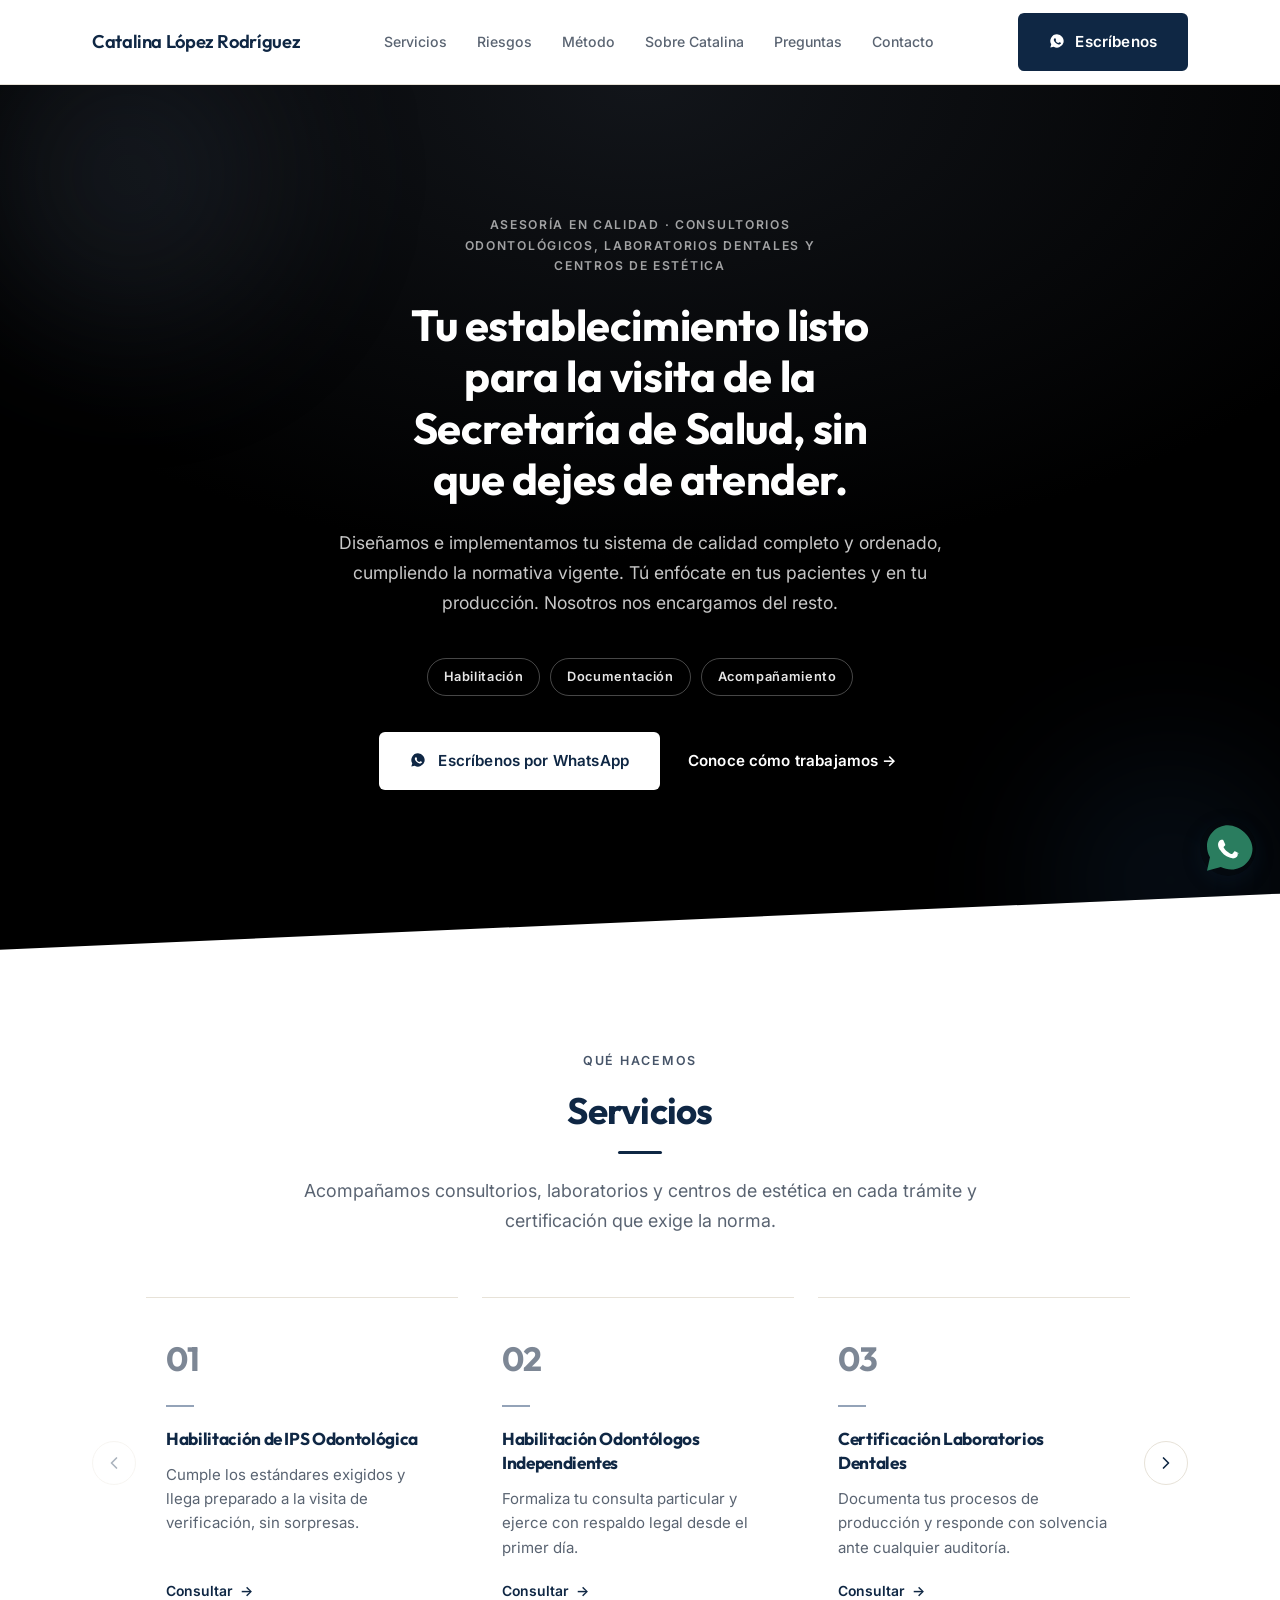
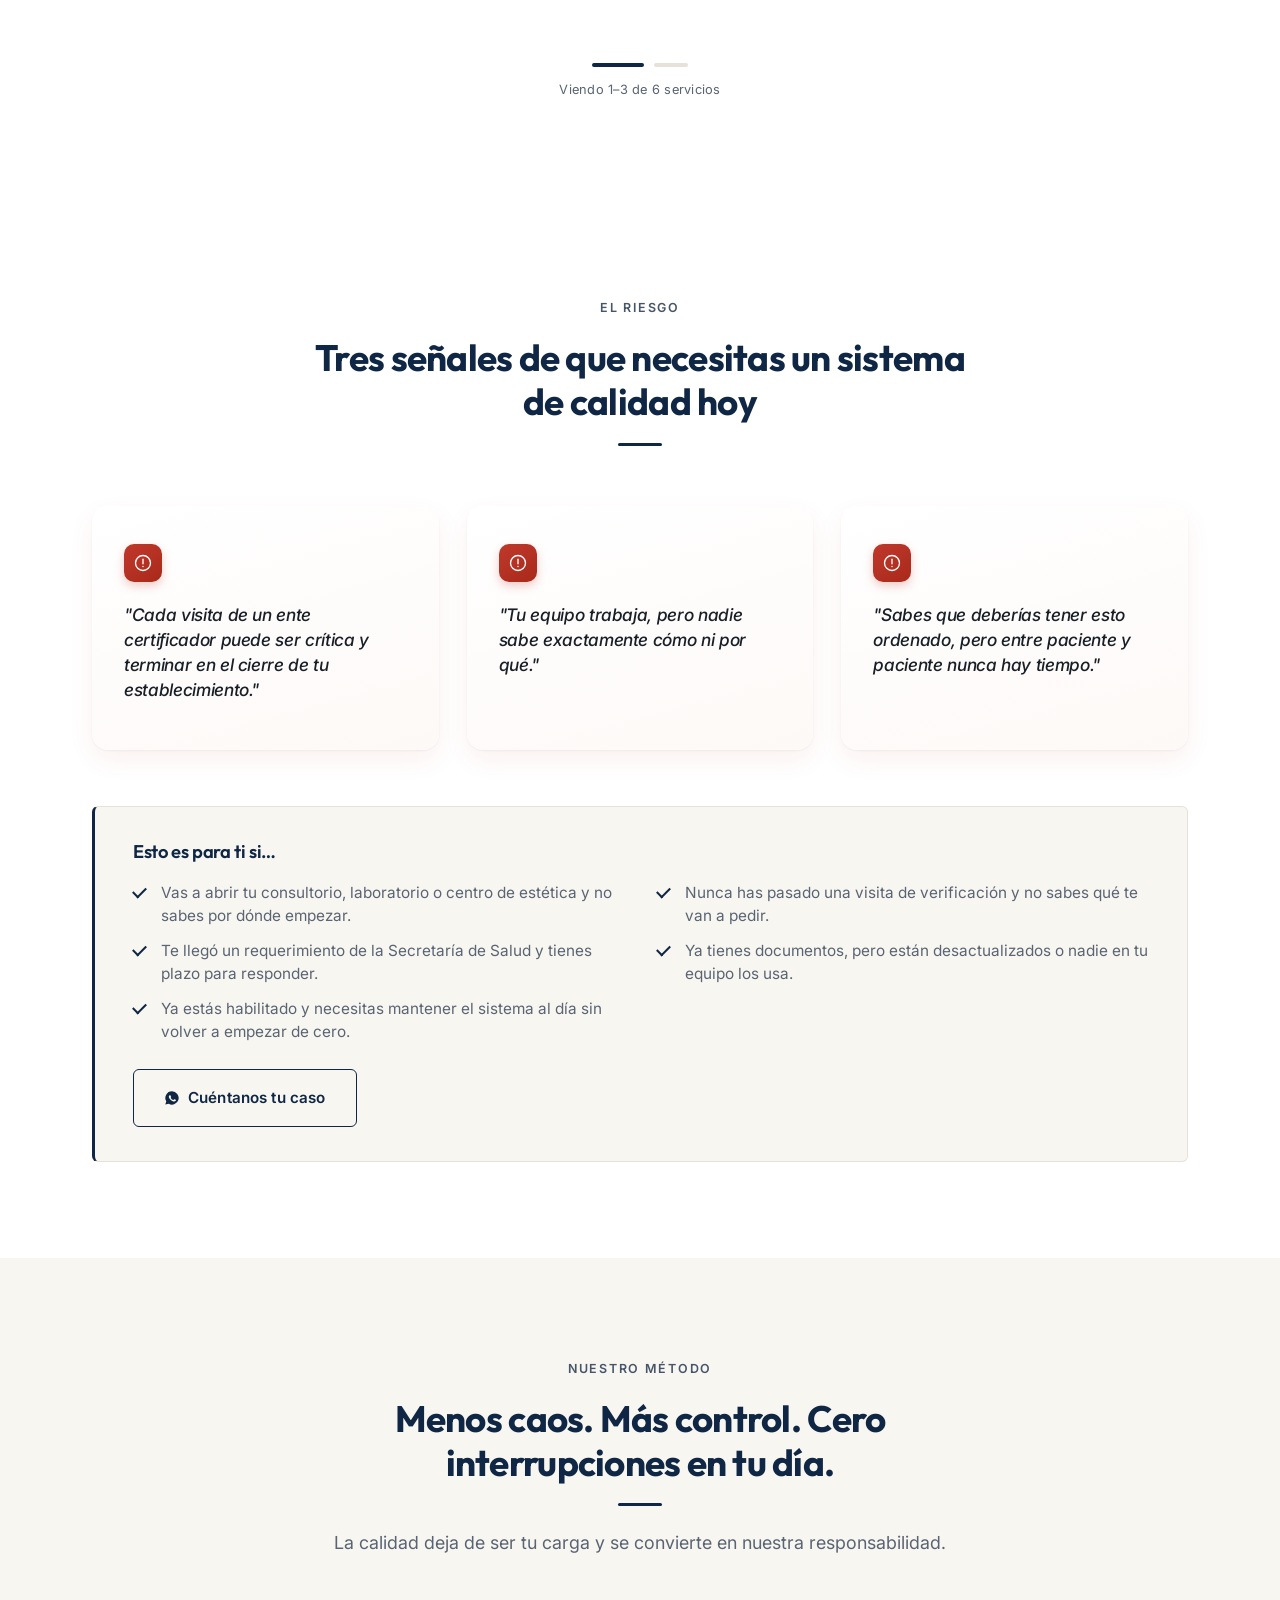
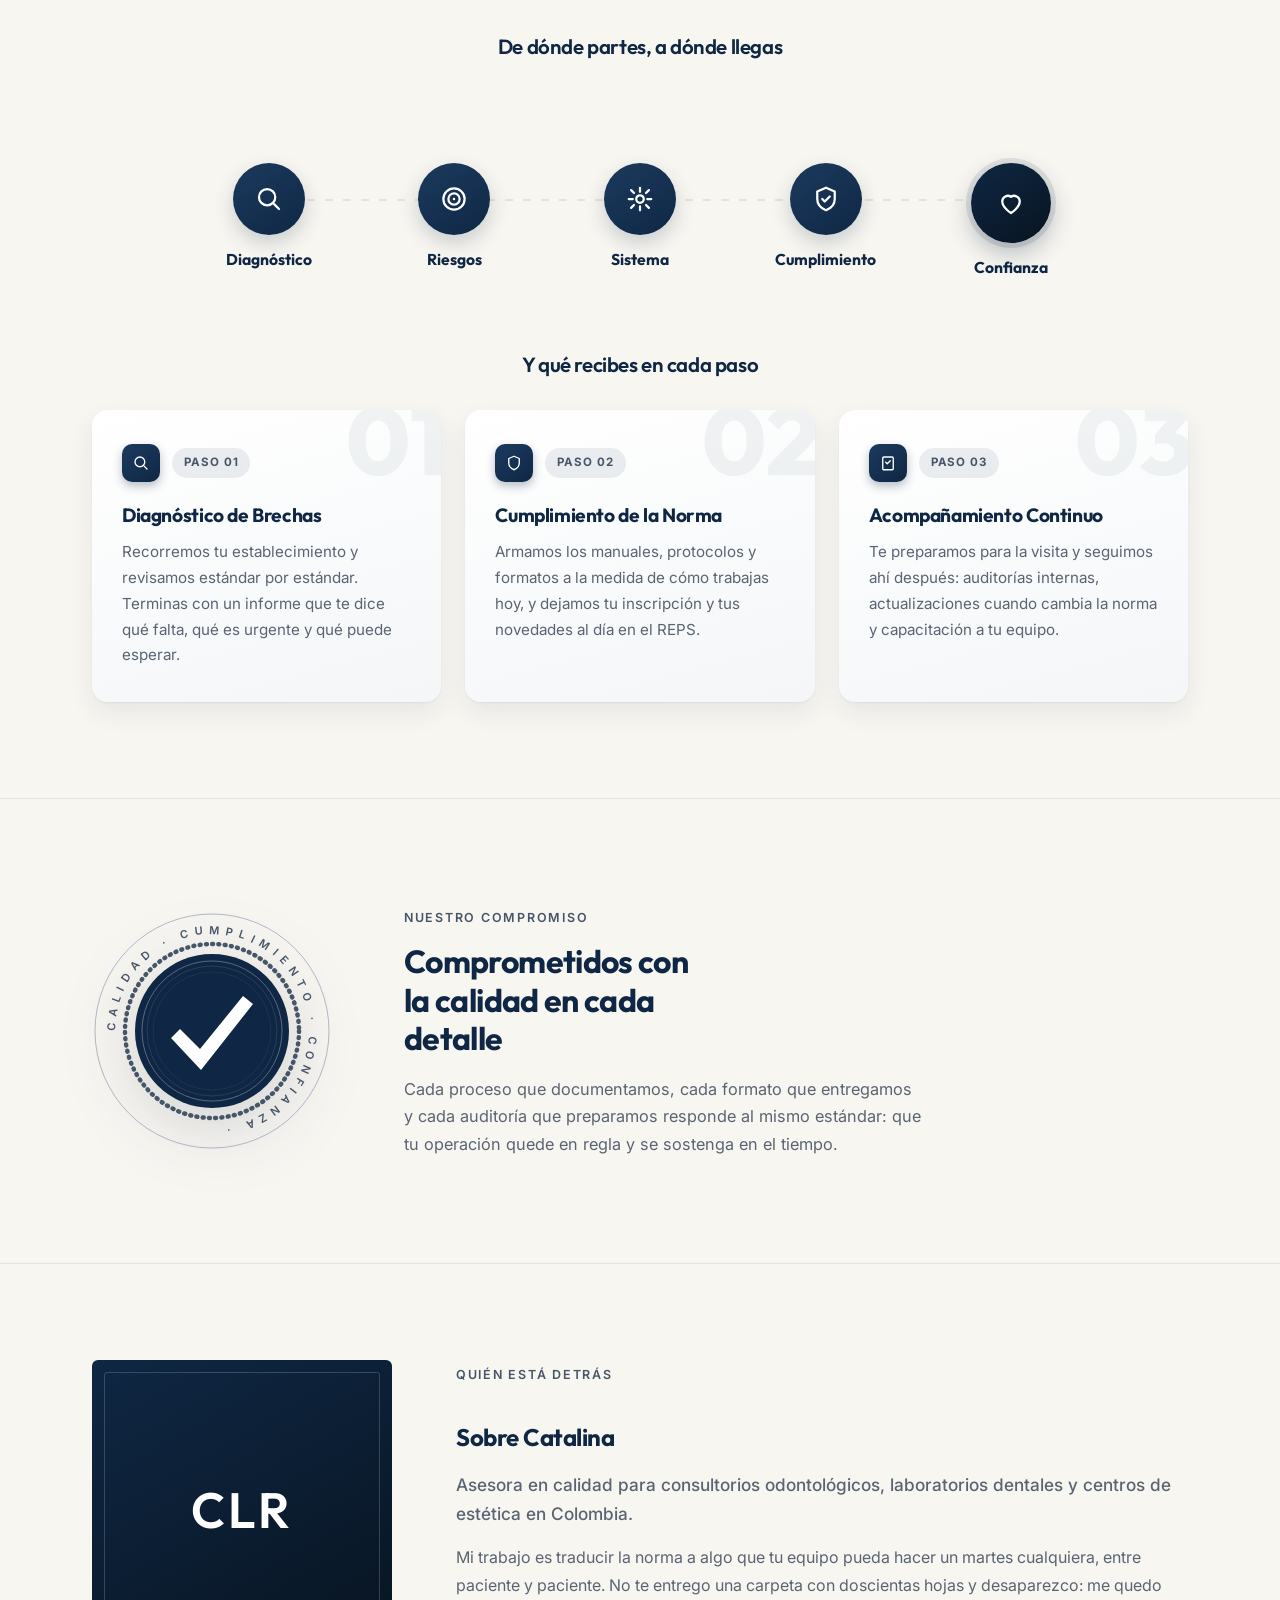
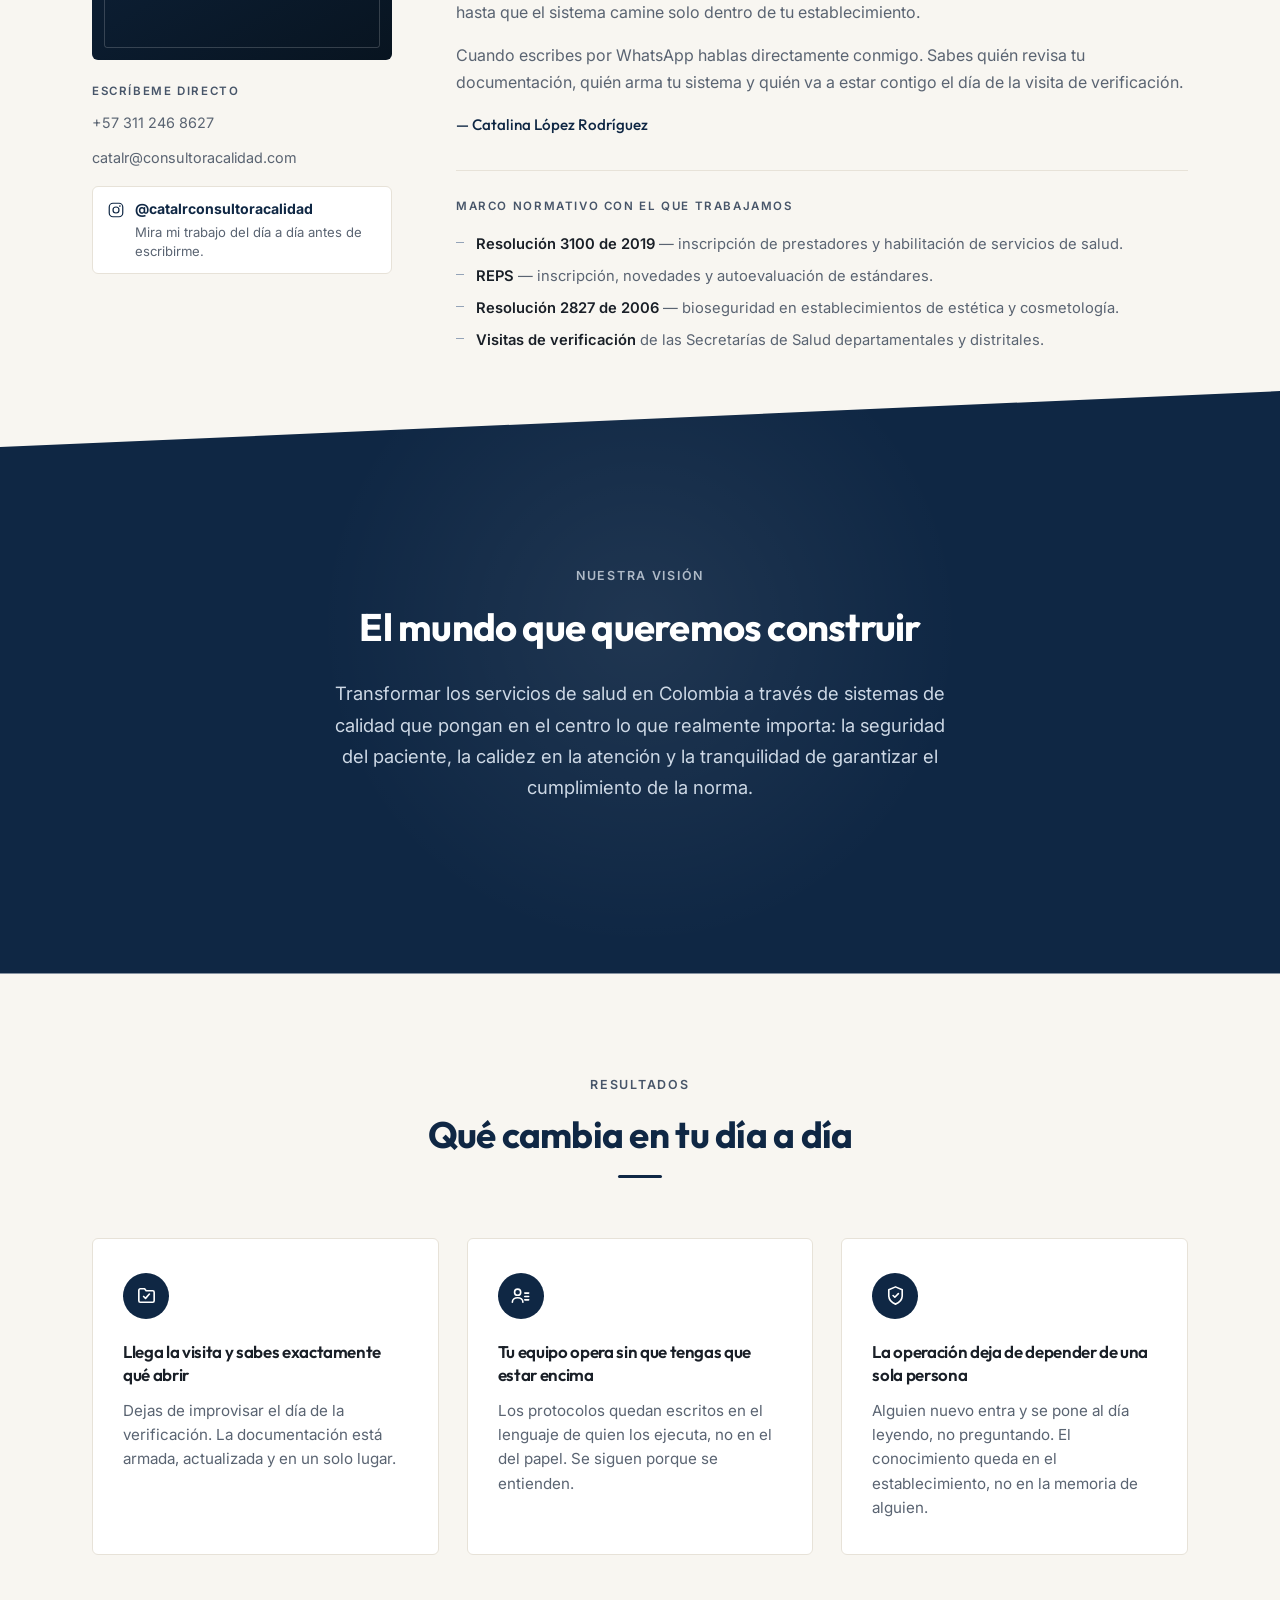
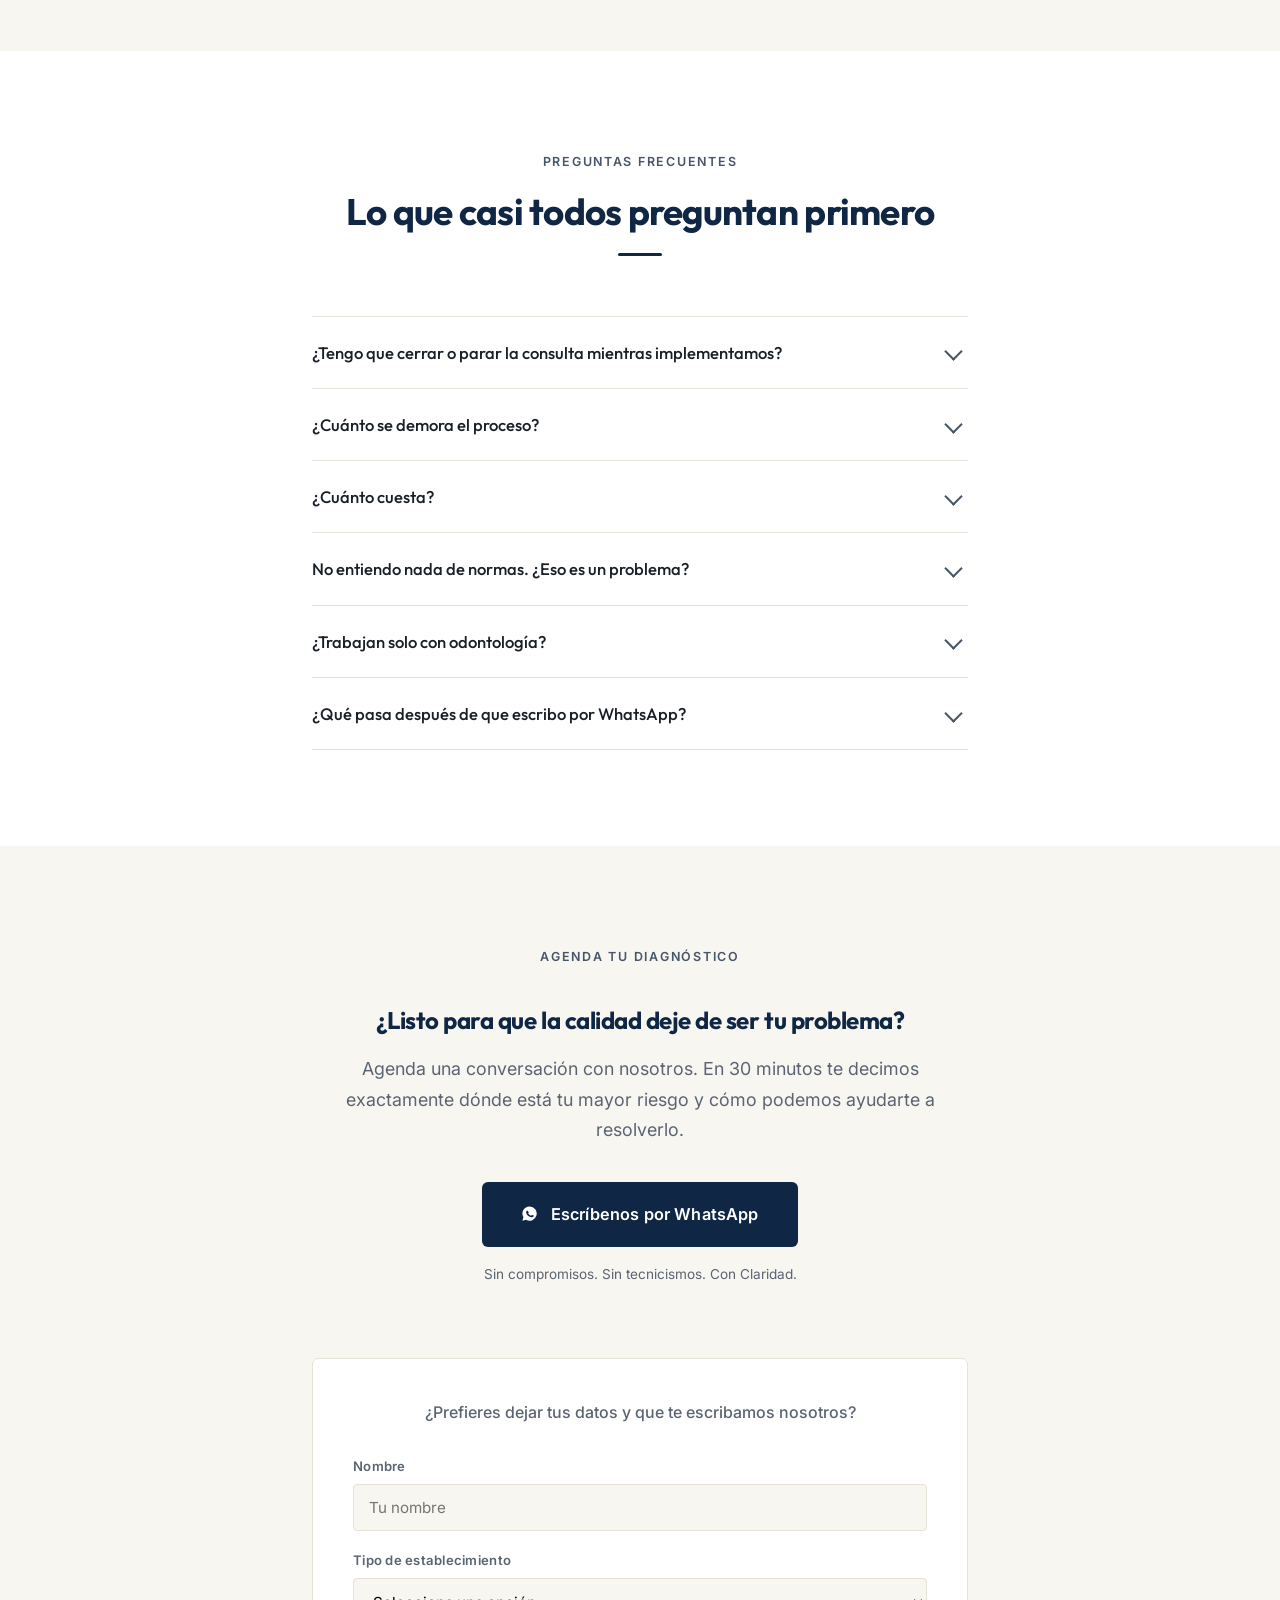
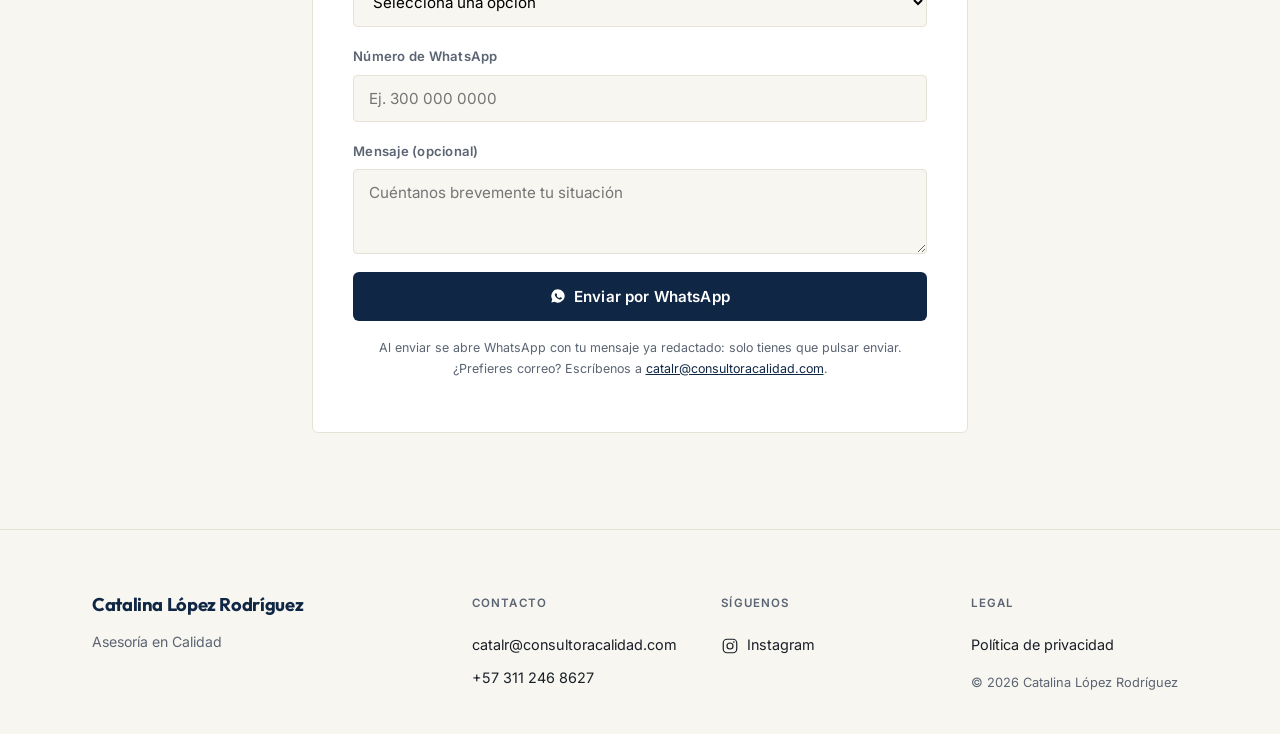
==== commit 701887db: "Remove the duplicated method copy and fix four layout defects Fourth evaluation scored 3.80 and foun" ====
--- a/index.html
+++ b/index.html
@@ -8,7 +8,7 @@
   <link rel="preconnect" href="https://fonts.googleapis.com">
   <link rel="preconnect" href="https://fonts.gstatic.com" crossorigin>
   <link href="https://fonts.googleapis.com/css2?family=Outfit:wght@400;500;600;700;800&family=Inter:ital,wght@0,400;0,500;0,600;1,400;1,500&display=swap" rel="stylesheet">
-  <link rel="stylesheet" href="styles.css?v=38">
+  <link rel="stylesheet" href="styles.css?v=39">
   <script>document.documentElement.classList.add('js');</script>
 </head>
 <body>
@@ -252,7 +252,7 @@
           </button>
         </div>
 
-        <h3 class="subsection-title">Y cómo lo hacemos: tres pasos, sin fricción</h3>
+        <h3 class="subsection-title">Y qué recibes en cada paso</h3>
         <div class="pillars-grid stagger">
           <article class="pillar">
             <span class="pillar-watermark" aria-hidden="true">01</span>
@@ -263,7 +263,7 @@
               <span class="pillar-number">Paso 01</span>
             </div>
             <h3>Diagnóstico de Brechas</h3>
-            <p>Analizamos el estado real de tu consultorio o laboratorio frente a la normativa vigente.</p>
+            <p>Recorremos tu establecimiento y revisamos estándar por estándar. Terminas con un informe que te dice qué falta, qué es urgente y qué puede esperar.</p>
           </article>
           <article class="pillar">
             <span class="pillar-watermark" aria-hidden="true">02</span>
@@ -274,7 +274,7 @@
               <span class="pillar-number">Paso 02</span>
             </div>
             <h3>Cumplimiento de la Norma</h3>
-            <p>Diseñamos e implementamos tu sistema de calidad a la medida.</p>
+            <p>Armamos los manuales, protocolos y formatos a la medida de cómo trabajas hoy, y dejamos tu inscripción y tus novedades al día en el REPS.</p>
           </article>
           <article class="pillar">
             <span class="pillar-watermark" aria-hidden="true">03</span>
@@ -285,7 +285,7 @@
               <span class="pillar-number">Paso 03</span>
             </div>
             <h3>Acompañamiento Continuo</h3>
-            <p>No desaparecemos al entregar los documentos. Te acompañamos en el seguimiento para que la calidad sea un hábito en tu organización.</p>
+            <p>Te preparamos para la visita y seguimos ahí después: auditorías internas, actualizaciones cuando cambia la norma y capacitación a tu equipo.</p>
           </article>
         </div>
       </div>
@@ -357,14 +357,14 @@
               <span class="about-monogram" aria-hidden="true">CLR</span>
             </div>
             <div class="about-direct">
-              <span class="about-direct-label">Escríbele directo</span>
+              <span class="about-direct-label">Escríbeme directo</span>
               <a class="about-link" href="https://wa.me/573112468627?text=Hola%20Catalina%2C%20quiero%20hablar%20contigo" target="_blank" rel="noopener">+57 311 246 8627</a>
               <a class="about-link" href="mailto:catalr@consultoracalidad.com">catalr@consultoracalidad.com</a>
               <a class="about-verify" href="https://www.instagram.com/catalrconsultoracalidad/" target="_blank" rel="noopener">
                 <svg viewBox="0 0 24 24" fill="none" aria-hidden="true"><rect x="3" y="3" width="18" height="18" rx="5" stroke="currentColor" stroke-width="1.6"/><circle cx="12" cy="12" r="4" stroke="currentColor" stroke-width="1.6"/><circle cx="17.2" cy="6.8" r="1.1" fill="currentColor"/></svg>
                 <span>
                   <strong>@catalrconsultoracalidad</strong>
-                  Mira su trabajo del día a día antes de escribirle.
+                  Mira mi trabajo del día a día antes de escribirme.
                 </span>
               </a>
             </div>
@@ -577,6 +577,6 @@
     </svg>
   </a>
 
-  <script src="script.js?v=38"></script>
+  <script src="script.js?v=39"></script>
 </body>
 </html>
--- a/styles.css
+++ b/styles.css
@@ -1915,3 +1915,45 @@
   .hero-chips { margin-bottom: 22px; }
   .hero-eyebrow { margin-bottom: 14px; }
 }
+
+/* ==========================================================================
+   AUDITORÍA v39 — cuarta evaluación (3.80/5)
+   ========================================================================== */
+
+/* "Sobre Catalina" en celular: el recuadro quedaba pegado a la izquierda con
+   un hueco blanco al lado y se leía como un error de maquetación. Retrato y
+   datos de contacto pasan a compartir la fila. */
+@media (max-width: 900px) {
+  .about-side {
+    display: grid;
+    grid-template-columns: 150px 1fr;
+    gap: 20px;
+    align-items: center;
+  }
+  .about-portrait { max-width: 150px; }
+  .about-direct { margin-top: 0; }
+}
+@media (max-width: 480px) {
+  .about-side { grid-template-columns: 112px 1fr; gap: 16px; }
+  .about-portrait { max-width: 112px; }
+  .about-monogram { font-size: 1.9rem; }
+  .about-verify { padding: 10px 12px; }
+}
+
+/* En escritorio el globito de la ruta se abre hacia arriba y se montaba sobre
+   el título "De dónde partes, a dónde llegas". Más aire encima de la fila. */
+@media (min-width: 701px) {
+  .route-map { margin-top: 104px; }
+}
+
+/* El titular de marca ocupaba tres renglones en celular y hacía dudar si la
+   página era para odontólogos o para un spa. */
+@media (max-width: 600px) {
+  .hero-eyebrow { font-size: 0.62rem; letter-spacing: 0.08em; max-width: 34ch; }
+}
+
+/* El handle de Instagram no parte, y como hijo de grid empujaba la columna
+   fuera de la pantalla en celular. */
+.about-direct { min-width: 0; }
+.about-verify > span { min-width: 0; }
+.about-verify strong { word-break: break-word; }
